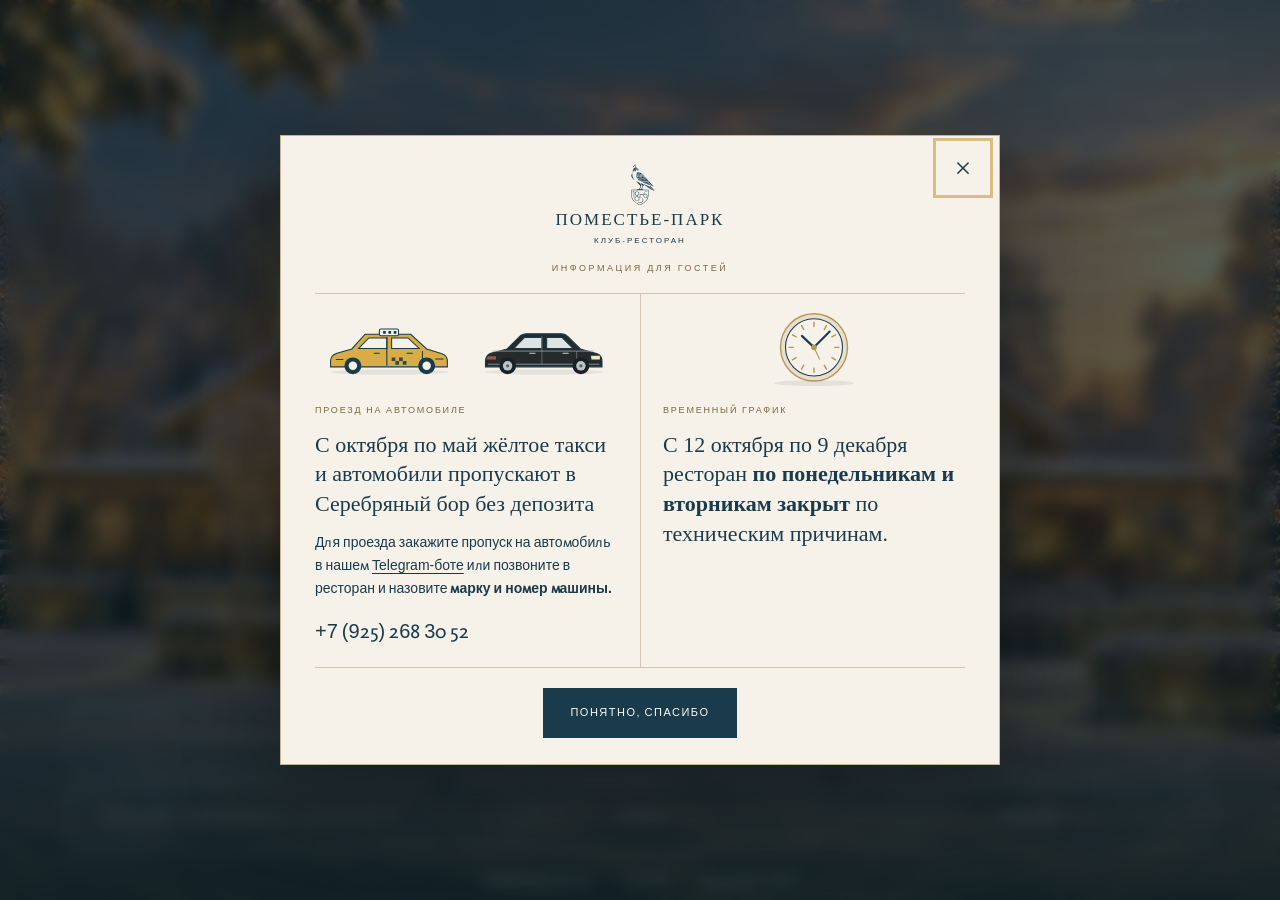
==== index.html @ 6de98428 "Add matching banquet inquiry link beneath Contacts across all pages" ====
<!doctype html><html lang="ru"><head><meta charset="utf-8"><meta name="viewport" content="width=device-width,initial-scale=1"><meta name="theme-color" content="#22291f"><title>Поместье-Парк — Клуб-ресторан</title><link rel="icon" href="logo.svg"><link rel="stylesheet" href="style.css?v=20261104"><style>.home-actions{grid-template-columns:repeat(3,minmax(0,1fr));gap:10px;backdrop-filter:none}.home-actions a,.home-actions a:first-child{min-height:70px;height:70px;border:1px solid #fff8;background:#f3f0e8;color:#193b4b}.header-contacts .header-contact-link{font-size:14px;letter-spacing:.5px}@media(max-width:600px){.home-actions{grid-template-columns:repeat(2,minmax(0,1fr));gap:8px;bottom:44px}.home-actions a,.home-actions a:first-child{height:58px;min-height:58px;font-size:9px}.header-contacts .header-contact-link{font-size:12px}}
.guest-cars{display:flex;align-items:center;gap:6px;height:83px;margin-bottom:13px}.guest-cars img{display:block;width:calc(50% - 3px);height:100%;object-fit:contain}@media(max-width:600px){.guest-cars{height:66px;margin-bottom:10px}}
</style><style id="glass-navigation">
.home-actions a,.home-actions a:first-child{
position:relative;isolation:isolate;overflow:hidden;
background:linear-gradient(135deg,rgba(255,255,255,.035),rgba(255,255,255,0) 46%,rgba(255,255,255,.015));
color:#fffaf0;border:1px solid rgba(255,255,255,.26);border-radius:24px;
backdrop-filter:blur(2px) saturate(110%);-webkit-backdrop-filter:blur(2px) saturate(110%);
box-shadow:inset 0 1px 0 rgba(255,255,255,.75),inset 1px 0 0 rgba(255,255,255,.18),inset 0 -1px 0 rgba(255,255,255,.25),0 5px 20px rgba(0,0,0,.12);
font-family:Georgia,"Times New Roman",serif;font-weight:400;font-size:13px;letter-spacing:1.25px;
text-shadow:0 1px 3px #000b,0 2px 9px #0006;
transition:background .3s ease,box-shadow .3s ease,transform .3s ease;
}
.home-actions a::before{content:"";position:absolute;inset:0;border-radius:inherit;pointer-events:none;background:linear-gradient(115deg,transparent 8%,#ffffff0a 22%,transparent 38%,transparent 70%,#ffffff05 90%);z-index:-1}
.home-actions a+a{border-left:1px solid rgba(255,255,255,.26)}
.home-actions a:hover{background:linear-gradient(135deg,#ffffff12,#ffffff00 50%,#ffffff08);box-shadow:inset 0 1px 0 #ffffffe0,inset 0 -1px 0 #ffffff66,0 8px 26px #0003;transform:translateY(-2px)}
.home-actions a:active{transform:scale(.98)}
@media(max-width:600px){.home-actions a,.home-actions a:first-child{border-radius:20px;font-size:10px;letter-spacing:.7px;padding:12px 8px}}
@supports not ((backdrop-filter:blur(1px)) or (-webkit-backdrop-filter:blur(1px))){.home-actions a,.home-actions a:first-child{background:rgba(25,45,42,.45)}}
</style><style id="header-contact-glass">
.header-contacts .header-contact-link{display:inline-flex;align-items:center;justify-content:center;min-height:36px;padding:8px 20px;border-radius:999px;border:1px solid #ffffff42;background:linear-gradient(135deg,#ffffff09,#ffffff00 46%,#ffffff04);backdrop-filter:blur(2px) saturate(110%);-webkit-backdrop-filter:blur(2px) saturate(110%);box-shadow:inset 0 1px 0 #ffffff99,inset 0 -1px 0 #ffffff30,0 4px 12px #0001;font:400 12px Georgia,"Times New Roman",serif;letter-spacing:1.2px;text-decoration:none}
.header-contacts .header-contact-link:hover{background:#ffffff18;text-decoration:none}
.on-map .header-contacts .header-contact-link{border-color:#193b4b40;box-shadow:inset 0 1px 0 #ffffffcc,0 4px 12px #193b4b0d}
@media(max-width:600px){.header-contacts .header-contact-link{font-size:10px;min-height:32px;padding:7px 16px}.back-home{top:124px}.inner-page .map-scene{padding-top:170px}}
</style><link rel="stylesheet" href="privacy.css?v=20261104-metrika2"><link rel="stylesheet" href="header-request.css?v=1"></head><body><main class="experience seasonal-home is-winter" aria-label="Поместье-Парк"><img class="season-photo is-current" src="season-winter.png" alt="Поместье-Парк зимой" aria-hidden="false" fetchpriority="high"><img class="season-photo" src="season-spring.png" alt="Поместье-Парк весной" aria-hidden="true"><img class="season-photo" src="season-summer.png" alt="Поместье-Парк летом" aria-hidden="true"><img class="season-photo" src="season-autumn.png" alt="Поместье-Парк осенью" aria-hidden="true"><div class="shade"></div><div class="winter-snow" aria-hidden="true"><i style="--x:18.26%;--size:4.8px;--fall:20.1s;--delay:-20.07s;--drift:-16px;--alpha:0.33"></i><i style="--x:99.87%;--size:4.7px;--fall:18.5s;--delay:-14.92s;--drift:7px;--alpha:0.61"></i><i style="--x:86.58%;--size:5.1px;--fall:15.3s;--delay:-15.12s;--drift:-36px;--alpha:0.26"></i><i style="--x:84.52%;--size:2.7px;--fall:15.9s;--delay:-10.84s;--drift:62px;--alpha:0.73"></i><i style="--x:84.33%;--size:2.3px;--fall:19.1s;--delay:-3.01s;--drift:18px;--alpha:0.73"></i><i style="--x:66.08%;--size:2.3px;--fall:17.8s;--delay:-0.59s;--drift:-11px;--alpha:0.41"></i><i style="--x:9.69%;--size:5.6px;--fall:10.8s;--delay:-7.18s;--drift:-26px;--alpha:0.66"></i><i style="--x:26.64%;--size:6.0px;--fall:20.3s;--delay:-15.08s;--drift:-15px;--alpha:0.30"></i><i style="--x:14.31%;--size:4.0px;--fall:11.9s;--delay:-5.71s;--drift:-32px;--alpha:0.49"></i><i style="--x:22.57%;--size:3.0px;--fall:16.1s;--delay:-12.82s;--drift:-44px;--alpha:0.57"></i><i style="--x:64.87%;--size:3.0px;--fall:17.7s;--delay:-6.93s;--drift:13px;--alpha:0.45"></i><i style="--x:25.05%;--size:3.9px;--fall:20.0s;--delay:-3.71s;--drift:46px;--alpha:0.42"></i><i style="--x:3.38%;--size:5.5px;--fall:20.9s;--delay:-18.20s;--drift:15px;--alpha:0.47"></i><i style="--x:8.15%;--size:5.1px;--fall:11.1s;--delay:-3.64s;--drift:39px;--alpha:0.66"></i><i style="--x:40.96%;--size:4.2px;--fall:16.9s;--delay:-6.70s;--drift:-9px;--alpha:0.39"></i><i style="--x:74.46%;--size:3.5px;--fall:11.7s;--delay:-0.74s;--drift:-61px;--alpha:0.71"></i><i style="--x:64.57%;--size:5.7px;--fall:10.2s;--delay:-4.08s;--drift:35px;--alpha:0.70"></i><i style="--x:76.02%;--size:3.1px;--fall:14.6s;--delay:-4.65s;--drift:-63px;--alpha:0.45"></i><i style="--x:6.81%;--size:2.1px;--fall:15.6s;--delay:-12.24s;--drift:-33px;--alpha:0.51"></i><i style="--x:44.57%;--size:5.6px;--fall:12.6s;--delay:-2.21s;--drift:-53px;--alpha:0.31"></i><i style="--x:2.37%;--size:2.3px;--fall:12.8s;--delay:-12.39s;--drift:60px;--alpha:0.27"></i><i style="--x:10.38%;--size:5.6px;--fall:19.5s;--delay:-3.57s;--drift:-29px;--alpha:0.64"></i><i style="--x:52.26%;--size:5.1px;--fall:17.2s;--delay:-8.97s;--drift:13px;--alpha:0.38"></i><i style="--x:64.84%;--size:4.6px;--fall:15.4s;--delay:-6.33s;--drift:-26px;--alpha:0.42"></i><i style="--x:13.16%;--size:2.8px;--fall:11.8s;--delay:-11.42s;--drift:7px;--alpha:0.73"></i><i style="--x:13.52%;--size:5.4px;--fall:17.7s;--delay:-1.77s;--drift:-5px;--alpha:0.71"></i><i style="--x:37.65%;--size:3.8px;--fall:12.3s;--delay:-7.68s;--drift:56px;--alpha:0.54"></i><i style="--x:87.22%;--size:6.0px;--fall:15.5s;--delay:-13.37s;--drift:-21px;--alpha:0.33"></i><i style="--x:1.26%;--size:2.8px;--fall:19.9s;--delay:-5.49s;--drift:56px;--alpha:0.59"></i><i style="--x:32.90%;--size:5.0px;--fall:12.9s;--delay:-3.06s;--drift:56px;--alpha:0.53"></i><i style="--x:63.26%;--size:5.8px;--fall:12.9s;--delay:-7.34s;--drift:-9px;--alpha:0.43"></i><i style="--x:95.27%;--size:2.9px;--fall:19.8s;--delay:-10.07s;--drift:20px;--alpha:0.29"></i><i style="--x:45.22%;--size:3.4px;--fall:20.1s;--delay:-19.31s;--drift:55px;--alpha:0.53"></i><i style="--x:51.90%;--size:3.0px;--fall:11.3s;--delay:-10.93s;--drift:12px;--alpha:0.57"></i><i style="--x:65.89%;--size:4.2px;--fall:10.8s;--delay:-10.58s;--drift:-11px;--alpha:0.43"></i><i style="--x:51.99%;--size:5.8px;--fall:17.7s;--delay:-3.78s;--drift:-1px;--alpha:0.56"></i><i style="--x:51.95%;--size:4.8px;--fall:11.9s;--delay:-5.33s;--drift:-24px;--alpha:0.39"></i><i style="--x:1.61%;--size:4.3px;--fall:14.6s;--delay:-12.34s;--drift:-4px;--alpha:0.49"></i><i style="--x:48.57%;--size:2.0px;--fall:16.1s;--delay:-15.45s;--drift:59px;--alpha:0.32"></i><i style="--x:60.15%;--size:4.1px;--fall:12.8s;--delay:-12.13s;--drift:-37px;--alpha:0.42"></i><i style="--x:98.36%;--size:4.9px;--fall:17.9s;--delay:-4.09s;--drift:-14px;--alpha:0.42"></i><i style="--x:75.17%;--size:4.4px;--fall:12.8s;--delay:-12.32s;--drift:32px;--alpha:0.53"></i></div><div class="season-effect petals" aria-hidden="true"><i class="season-particle tone-0" style="--x:48.99%;--y:50.31%;--size:16.8px;--duration:15.74s;--delay:-12.78s;--drift:-75px;--turn:528deg;--flutter:0.39s;--tone:0"><b></b></i><i class="season-particle tone-1" style="--x:3.34%;--y:48.29%;--size:15.7px;--duration:23.16s;--delay:-4.58s;--drift:126px;--turn:610deg;--flutter:0.35s;--tone:1"><b></b></i><i class="season-particle tone-2" style="--x:62.79%;--y:68.57%;--size:15.2px;--duration:19.78s;--delay:-1.72s;--drift:-68px;--turn:608deg;--flutter:0.30s;--tone:2"><b></b></i><i class="season-particle tone-0" style="--x:30.34%;--y:52.33%;--size:13.5px;--duration:18.29s;--delay:-13.08s;--drift:65px;--turn:393deg;--flutter:0.43s;--tone:0"><b></b></i><i class="season-particle tone-1" style="--x:90.66%;--y:59.72%;--size:9.2px;--duration:21.76s;--delay:-6.50s;--drift:-35px;--turn:332deg;--flutter:0.32s;--tone:1"><b></b></i><i class="season-particle tone-2" style="--x:35.62%;--y:60.80%;--size:13.8px;--duration:23.67s;--delay:-16.53s;--drift:12px;--turn:193deg;--flutter:0.44s;--tone:2"><b></b></i><i class="season-particle tone-0" style="--x:41.31%;--y:20.15%;--size:11.8px;--duration:21.94s;--delay:-12.31s;--drift:-60px;--turn:523deg;--flutter:0.58s;--tone:0"><b></b></i><i class="season-particle tone-1" style="--x:87.33%;--y:45.64%;--size:9.2px;--duration:15.12s;--delay:-7.87s;--drift:29px;--turn:439deg;--flutter:0.47s;--tone:1"><b></b></i><i class="season-particle tone-2" style="--x:7.51%;--y:44.86%;--size:12.6px;--duration:24.08s;--delay:-9.08s;--drift:153px;--turn:203deg;--flutter:0.54s;--tone:2"><b></b></i><i class="season-particle tone-0" style="--x:50.52%;--y:41.99%;--size:16.9px;--duration:21.51s;--delay:-17.53s;--drift:98px;--turn:222deg;--flutter:0.32s;--tone:0"><b></b></i><i class="season-particle tone-1" style="--x:34.00%;--y:30.52%;--size:14.4px;--duration:19.32s;--delay:-9.70s;--drift:17px;--turn:634deg;--flutter:0.64s;--tone:1"><b></b></i><i class="season-particle tone-2" style="--x:19.63%;--y:47.62%;--size:15.0px;--duration:22.19s;--delay:-18.68s;--drift:40px;--turn:646deg;--flutter:0.35s;--tone:2"><b></b></i><i class="season-particle tone-0" style="--x:8.70%;--y:68.44%;--size:11.7px;--duration:16.98s;--delay:-8.28s;--drift:-89px;--turn:462deg;--flutter:0.62s;--tone:0"><b></b></i><i class="season-particle tone-1" style="--x:91.41%;--y:68.11%;--size:12.1px;--duration:16.21s;--delay:-7.85s;--drift:-13px;--turn:298deg;--flutter:0.34s;--tone:1"><b></b></i><i class="season-particle tone-2" style="--x:69.37%;--y:61.79%;--size:11.0px;--duration:22.36s;--delay:-11.18s;--drift:-129px;--turn:496deg;--flutter:0.60s;--tone:2"><b></b></i><i class="season-particle tone-0" style="--x:79.28%;--y:28.61%;--size:9.3px;--duration:16.21s;--delay:-11.36s;--drift:-17px;--turn:400deg;--flutter:0.63s;--tone:0"><b></b></i><i class="season-particle tone-1" style="--x:99.61%;--y:45.94%;--size:12.1px;--duration:22.33s;--delay:-0.55s;--drift:-54px;--turn:408deg;--flutter:0.61s;--tone:1"><b></b></i><i class="season-particle tone-2" style="--x:13.72%;--y:64.20%;--size:16.1px;--duration:15.80s;--delay:-15.40s;--drift:-135px;--turn:605deg;--flutter:0.53s;--tone:2"><b></b></i><i class="season-particle tone-0" style="--x:36.27%;--y:26.55%;--size:10.9px;--duration:22.58s;--delay:-0.61s;--drift:58px;--turn:575deg;--flutter:0.48s;--tone:0"><b></b></i><i class="season-particle tone-1" style="--x:39.23%;--y:23.22%;--size:15.7px;--duration:22.32s;--delay:-4.71s;--drift:127px;--turn:442deg;--flutter:0.48s;--tone:1"><b></b></i><i class="season-particle tone-2" style="--x:35.58%;--y:65.92%;--size:10.7px;--duration:25.85s;--delay:-20.58s;--drift:-11px;--turn:606deg;--flutter:0.60s;--tone:2"><b></b></i><i class="season-particle tone-0" style="--x:86.16%;--y:77.24%;--size:10.6px;--duration:19.23s;--delay:-6.49s;--drift:-146px;--turn:406deg;--flutter:0.61s;--tone:0"><b></b></i><i class="season-particle tone-1" style="--x:63.97%;--y:49.88%;--size:16.4px;--duration:23.70s;--delay:-21.70s;--drift:-101px;--turn:228deg;--flutter:0.32s;--tone:1"><b></b></i><i class="season-particle tone-2" style="--x:95.89%;--y:32.74%;--size:15.1px;--duration:16.60s;--delay:-11.94s;--drift:21px;--turn:585deg;--flutter:0.62s;--tone:2"><b></b></i><i class="season-particle tone-0" style="--x:83.70%;--y:78.34%;--size:13.0px;--duration:24.01s;--delay:-0.95s;--drift:-17px;--turn:192deg;--flutter:0.50s;--tone:0"><b></b></i><i class="season-particle tone-1" style="--x:94.16%;--y:37.86%;--size:14.6px;--duration:14.40s;--delay:-1.02s;--drift:120px;--turn:519deg;--flutter:0.59s;--tone:1"><b></b></i><i class="season-particle tone-2" style="--x:67.70%;--y:60.75%;--size:12.6px;--duration:19.97s;--delay:-6.50s;--drift:-62px;--turn:185deg;--flutter:0.33s;--tone:2"><b></b></i></div><div class="season-effect leaves" aria-hidden="true"><i class="season-particle tone-0" style="--x:19.83%;--y:43.42%;--size:10.5px;--duration:18.69s;--delay:-14.57s;--drift:99px;--turn:554deg;--flutter:0.50s;--tone:0"><b></b></i><i class="season-particle tone-1" style="--x:74.75%;--y:21.06%;--size:16.1px;--duration:23.25s;--delay:-19.15s;--drift:54px;--turn:627deg;--flutter:0.43s;--tone:1"><b></b></i><i class="season-particle tone-2" style="--x:46.27%;--y:31.89%;--size:11.8px;--duration:20.51s;--delay:-12.85s;--drift:82px;--turn:521deg;--flutter:0.36s;--tone:2"><b></b></i><i class="season-particle tone-0" style="--x:45.64%;--y:65.78%;--size:16.1px;--duration:18.45s;--delay:-6.40s;--drift:62px;--turn:325deg;--flutter:0.42s;--tone:0"><b></b></i><i class="season-particle tone-1" style="--x:92.77%;--y:78.60%;--size:12.8px;--duration:14.86s;--delay:-6.94s;--drift:20px;--turn:445deg;--flutter:0.59s;--tone:1"><b></b></i><i class="season-particle tone-2" style="--x:45.17%;--y:58.25%;--size:12.8px;--duration:16.97s;--delay:-4.79s;--drift:77px;--turn:236deg;--flutter:0.35s;--tone:2"><b></b></i><i class="season-particle tone-0" style="--x:37.80%;--y:62.30%;--size:14.7px;--duration:25.64s;--delay:-25.57s;--drift:-127px;--turn:288deg;--flutter:0.47s;--tone:0"><b></b></i><i class="season-particle tone-1" style="--x:73.94%;--y:60.78%;--size:14.8px;--duration:20.21s;--delay:-19.75s;--drift:-94px;--turn:477deg;--flutter:0.49s;--tone:1"><b></b></i><i class="season-particle tone-2" style="--x:10.87%;--y:71.32%;--size:13.3px;--duration:14.99s;--delay:-1.76s;--drift:-120px;--turn:182deg;--flutter:0.48s;--tone:2"><b></b></i><i class="season-particle tone-0" style="--x:43.46%;--y:42.30%;--size:10.5px;--duration:23.94s;--delay:-3.77s;--drift:16px;--turn:266deg;--flutter:0.59s;--tone:0"><b></b></i><i class="season-particle tone-1" style="--x:85.35%;--y:70.65%;--size:12.1px;--duration:22.58s;--delay:-9.95s;--drift:-100px;--turn:379deg;--flutter:0.33s;--tone:1"><b></b></i><i class="season-particle tone-2" style="--x:52.10%;--y:36.97%;--size:10.0px;--duration:22.48s;--delay:-4.48s;--drift:-33px;--turn:473deg;--flutter:0.54s;--tone:2"><b></b></i><i class="season-particle tone-0" style="--x:58.40%;--y:30.22%;--size:9.8px;--duration:22.20s;--delay:-1.30s;--drift:127px;--turn:299deg;--flutter:0.63s;--tone:0"><b></b></i><i class="season-particle tone-1" style="--x:65.05%;--y:50.59%;--size:11.8px;--duration:21.52s;--delay:-9.51s;--drift:-130px;--turn:453deg;--flutter:0.57s;--tone:1"><b></b></i><i class="season-particle tone-2" style="--x:36.15%;--y:71.22%;--size:11.4px;--duration:25.15s;--delay:-10.80s;--drift:-127px;--turn:330deg;--flutter:0.45s;--tone:2"><b></b></i><i class="season-particle tone-0" style="--x:61.61%;--y:36.86%;--size:14.7px;--duration:22.43s;--delay:-5.35s;--drift:94px;--turn:650deg;--flutter:0.61s;--tone:0"><b></b></i><i class="season-particle tone-1" style="--x:36.55%;--y:60.11%;--size:14.3px;--duration:23.00s;--delay:-2.94s;--drift:115px;--turn:442deg;--flutter:0.34s;--tone:1"><b></b></i><i class="season-particle tone-2" style="--x:15.97%;--y:55.95%;--size:12.8px;--duration:18.58s;--delay:-11.33s;--drift:117px;--turn:319deg;--flutter:0.35s;--tone:2"><b></b></i><i class="season-particle tone-0" style="--x:37.73%;--y:60.33%;--size:10.3px;--duration:22.83s;--delay:-22.18s;--drift:68px;--turn:238deg;--flutter:0.49s;--tone:0"><b></b></i><i class="season-particle tone-1" style="--x:59.38%;--y:75.63%;--size:10.7px;--duration:22.43s;--delay:-18.00s;--drift:-145px;--turn:629deg;--flutter:0.32s;--tone:1"><b></b></i></div><div class="season-effect fireflies" aria-hidden="true"><i style="--x:34.14%;--y:82.98%;--size:2.0px;--duration:13.88s;--delay:-13.15s;--drift:24.0px;--rise:-21.3px;--glow:3.60s"><b></b></i><i style="--x:9.93%;--y:70.62%;--size:2.0px;--duration:11.84s;--delay:-5.85s;--drift:15.1px;--rise:-12.3px;--glow:4.05s"><b></b></i><i style="--x:20.01%;--y:75.08%;--size:2.1px;--duration:11.54s;--delay:-3.04s;--drift:-16.9px;--rise:-10.0px;--glow:4.31s"><b></b></i><i style="--x:90.15%;--y:93.43%;--size:3.2px;--duration:8.75s;--delay:-2.36s;--drift:-12.2px;--rise:-12.7px;--glow:4.54s"><b></b></i><i style="--x:31.81%;--y:65.51%;--size:2.6px;--duration:9.75s;--delay:-1.11s;--drift:-12.0px;--rise:-20.7px;--glow:4.25s"><b></b></i><i style="--x:49.45%;--y:81.40%;--size:3.5px;--duration:9.06s;--delay:-1.52s;--drift:-9.4px;--rise:-22.1px;--glow:4.73s"><b></b></i><i style="--x:47.86%;--y:74.31%;--size:2.2px;--duration:12.26s;--delay:-9.98s;--drift:5.9px;--rise:-13.3px;--glow:5.56s"><b></b></i><i style="--x:8.16%;--y:70.47%;--size:2.8px;--duration:11.91s;--delay:-8.07s;--drift:0.2px;--rise:-20.5px;--glow:3.73s"><b></b></i><i style="--x:83.66%;--y:93.50%;--size:2.9px;--duration:10.27s;--delay:-2.05s;--drift:4.9px;--rise:-22.2px;--glow:4.88s"><b></b></i><i style="--x:30.06%;--y:78.55%;--size:3.6px;--duration:9.18s;--delay:-8.56s;--drift:-8.7px;--rise:-17.3px;--glow:5.60s"><b></b></i><i style="--x:49.32%;--y:92.97%;--size:2.7px;--duration:10.18s;--delay:-10.32s;--drift:0.1px;--rise:-13.9px;--glow:3.87s"><b></b></i><i style="--x:6.22%;--y:77.25%;--size:2.1px;--duration:8.74s;--delay:-9.57s;--drift:9.1px;--rise:-9.6px;--glow:5.04s"><b></b></i><i style="--x:54.98%;--y:74.99%;--size:2.9px;--duration:9.02s;--delay:-1.64s;--drift:1.7px;--rise:-14.6px;--glow:3.92s"><b></b></i><i style="--x:71.57%;--y:80.37%;--size:2.6px;--duration:12.96s;--delay:-0.35s;--drift:-11.1px;--rise:-20.2px;--glow:5.02s"><b></b></i><i style="--x:27.74%;--y:93.49%;--size:2.2px;--duration:10.15s;--delay:-7.52s;--drift:11.7px;--rise:-21.4px;--glow:3.49s"><b></b></i><i style="--x:71.97%;--y:87.83%;--size:3.0px;--duration:13.32s;--delay:-6.32s;--drift:-2.4px;--rise:-17.0px;--glow:3.38s"><b></b></i><i style="--x:79.51%;--y:66.79%;--size:2.1px;--duration:13.37s;--delay:-7.23s;--drift:-17.0px;--rise:-10.0px;--glow:3.57s"><b></b></i><i style="--x:45.80%;--y:65.42%;--size:2.3px;--duration:10.37s;--delay:-11.21s;--drift:-17.8px;--rise:-12.3px;--glow:4.93s"><b></b></i><i style="--x:65.54%;--y:92.99%;--size:2.9px;--duration:7.03s;--delay:-0.90s;--drift:17.8px;--rise:-24.0px;--glow:3.82s"><b></b></i></div><div class="signature"><img src="bird.svg" alt="" class="bird"><h1>ПОМЕСТЬЕ-ПАРК</h1><p>КЛУБ-РЕСТОРАН</p></div><nav class="home-actions" aria-label="Разделы сайта"><a href="booking.html">ЗАБРОНИРОВАТЬ СТОЛ</a><a href="events.html">БАНКЕТ</a><a href="menu.html">МЕНЮ / ДОСТАВКА</a><a href="deposit.html">ДЕПОЗИТ — ПРОПУСК НА АВТОМОБИЛЬ</a><a href="venues.html">АФИША</a><a href="picnic.html">ПИКНИК</a></nav></main><a class="brand" href="index.html" aria-label="На главную"><img src="logo.svg" alt="Поместье-Парк"></a><div class="header-contacts"><a href="contacts.html">Москва, Серебряный бор, Таманская улица 46 с 1</a><a class="header-phone" href="contacts.html">+7 (925) 268 30 52</a><div class="header-action-stack"><a class="header-contact-link" href="contacts.html">КОНТАКТЫ</a><a class="header-contact-link header-request-link" href="events.html#banquet-request">ОСТАВИТЬ ЗАЯВКУ</a></div></div><dialog id="guest-notice" class="guest-notice" aria-label="Информация для гостей">
<button class="guest-close" autofocus aria-label="Закрыть уведомление">×</button>
<div class="guest-brand"><img src="bird.svg" alt=""><span>ПОМЕСТЬЕ-ПАРК</span><small>КЛУБ-РЕСТОРАН</small></div>
<p class="guest-eyebrow">ИНФОРМАЦИЯ ДЛЯ ГОСТЕЙ</p>
<div class="guest-details">
<section><div class="guest-cars"><img src="notice-taxi.svg" alt="Жёлтое такси"><img src="notice-sedan.svg" alt="Чёрный седан"></div><span class="guest-label">ПРОЕЗД НА АВТОМОБИЛЕ</span><h3>С октября по май жёлтое такси и автомобили пропускают в Серебряный бор без депозита</h3><p>Для проезда закажите пропуск на автомобиль в нашем <a href="https://t.me/pomestye_concierge_bot" target="_blank" rel="noopener noreferrer" style="color:inherit;text-decoration:underline;text-underline-offset:3px">Telegram-боте</a> или позвоните в ресторан и назовите <strong>марку и номер машины.</strong></p><a class="guest-phone" href="tel:+79252683052">+7 (925) 268 30 52</a></section>
<section><img class="guest-illustration" src="notice-clock.svg" alt="Декоративные часы"><span class="guest-label">ВРЕМЕННЫЙ ГРАФИК</span><h3>С 12 октября по 9 декабря ресторан <strong>по понедельникам и вторникам закрыт</strong> по техническим причинам.</h3></section>
</div>
<button class="guest-confirm">ПОНЯТНО, СПАСИБО</button>
</dialog>
<script src="script.js?v=20261103"></script><footer class="privacy-footer"><a href="privacy.html" aria-label="Политика конфиденциальности">Конфиденциальность</a><a href="consent.html">Согласие</a><button type="button" data-cookie-settings>Настройки cookies</button></footer><script src="privacy-choice.js?v=20261104-metrika2" defer></script></body></html>
---- style.css ----
@font-face{font-family:Kievit;src:url('kievit.ttf');font-display:swap}*{box-sizing:border-box}html,body{margin:0;width:100%;height:100%;overflow:hidden;overscroll-behavior:none}body{font-family:Kievit,Arial,sans-serif;background:#22291f;color:#fffaf0}button,a{-webkit-tap-highlight-color:transparent}button{font:inherit;cursor:pointer}button:focus-visible,a:focus-visible{outline:3px solid #d9bd86;outline-offset:5px}.experience{position:fixed;inset:0;touch-action:pan-x}.scene{position:absolute;inset:0;opacity:0;visibility:hidden;transition:opacity 1s ease,visibility 1s;pointer-events:none;overflow:hidden}.scene.active{opacity:1;visibility:visible;pointer-events:auto}.photo,.shade{position:absolute;inset:0;width:100%;height:100%}.photo{object-fit:cover;object-position:center 58%;transform:scale(1.07);transition:transform 1.8s ease}.active .photo{transform:scale(1)}.shade{background:linear-gradient(#11201833,transparent 48%,#0c170fcc)}.signature{position:absolute;top:15%;left:15px;right:15px;text-align:center}.bird{width:125px;height:103px;filter:brightness(0) invert(1);object-fit:contain;margin-bottom:17px}.signature h1{font:400 clamp(30px,6.4vw,105px)/1.15 Georgia,serif;letter-spacing:3px;margin:0 0 15px}.signature p{font:clamp(12px,1.45vw,22px) Georgia,serif;letter-spacing:5px;margin:0}.brand{position:fixed;left:4%;top:22px;z-index:10;padding:0;background:none;border:0}.brand img{width:65px;height:74px;filter:brightness(0) invert(1)}.home-actions{position:absolute;bottom:48px;left:5%;right:12%;display:grid;grid-template-columns:1.4fr 1fr 1fr;backdrop-filter:blur(10px)}.home-actions button,.scene-action{border:1px solid #fff8;background:#17231855;color:#fffaf0;padding:24px;font-size:11px;letter-spacing:1.5px;min-height:70px}.home-actions button:first-child,.scene-action{background:#f3f0e8;color:#193b4b}.home-actions button+button{border-left:0}.scene-action{position:absolute;bottom:65px;left:50%;transform:translate(-50%,20px);width:min(420px,74%);opacity:0;display:flex;align-items:center;justify-content:space-between;transition:opacity .7s .25s,transform .7s .25s}.active .scene-action{opacity:1;transform:translate(-50%,0)}.scene-action span{font-size:24px}.scene-nav{position:fixed;right:22px;bottom:32px;z-index:12;display:flex;flex-direction:column;align-items:center;gap:16px}.scene-nav>button{background:#15251955;border:1px solid #fff6;color:#fff;width:36px;height:36px;font-size:20px}.scene-nav>button:disabled{opacity:.3;cursor:default}.dots{display:flex;flex-direction:column;gap:8px}.dots button{border:0;background:none;width:26px;height:24px;padding:8px}.dots button::after{content:'';display:block;width:7px;height:7px;border:1px solid #fff;border-radius:50%}.dots button[aria-current=true]::after{background:#fff}.counter{font-size:9px;letter-spacing:1px}.map-scene{background:#f3f0e8;color:#193b4b;padding:120px 100px 35px 5%;display:flex;flex-direction:column;gap:25px}.map-heading{flex-shrink:0}.map-heading h2{font:400 clamp(26px,3vw,45px) Georgia,serif;margin:0 0 12px}.map-heading p{margin:0 0 13px;font-size:17px}.map-heading a{color:inherit;font-size:10px;letter-spacing:1px}.map-scene iframe{width:100%;min-height:0;flex:1;border:0;background:#dedfd6}.on-map .brand img{filter:none}.on-map .scene-nav{color:#193b4b}.on-map .dots button::after{border-color:#193b4b}.on-map .dots button[aria-current=true]::after{background:#193b4b}.on-map .scene-nav>button{background:#193b4b;color:white}dialog{width:min(440px,90%);background:#f3f0e8;color:#193b4b;border:0;padding:50px 30px;text-align:center}dialog::backdrop{background:#0008;backdrop-filter:blur(5px)}dialog h2{font:28px Georgia,serif}dialog p{font-size:17px}.close{position:absolute;right:10px;top:10px;border:0;background:none;font-size:28px;color:inherit}.ok{padding:16px 25px;border:0;background:#193b4b;color:white;letter-spacing:1px}@media(max-width:600px){.brand{left:20px;top:15px}.brand img{width:55px;height:62px}.signature{top:20%}.bird{width:105px;height:87px}.signature h1{font-size:7.2vw;letter-spacing:1px}.signature p{font-size:12px;letter-spacing:3px}.home-actions{left:20px;right:70px;bottom:30px;grid-template-columns:1fr 1fr}.home-actions button{padding:18px 12px;min-height:58px;font-size:9px;letter-spacing:1px}.home-actions button:first-child{grid-column:1/-1}.home-actions button:nth-child(2){border-left:1px solid #fff8}.scene-nav{right:14px;bottom:30px;gap:10px}.scene-action{left:20px;bottom:40px;width:calc(100% - 90px);transform:translateY(20px);padding:20px;font-size:10px}.active .scene-action{transform:translateY(0)}.map-scene{padding:100px 65px 25px 20px;gap:18px}.map-heading p{font-size:15px;line-height:1.5}.map-heading a{font-size:9px}.map-heading h2{font-size:24px}}@media(prefers-reduced-motion:reduce){*{transition:none!important}.photo{transform:none!important}}

.home-actions{grid-template-columns:repeat(4,minmax(0,1fr));grid-auto-rows:1fr}.map-heading a.contact-phone{font-size:20px;letter-spacing:.5px;text-decoration:none}.events-scene .photo{object-position:center 53%}@media(max-width:600px){.home-actions{grid-template-columns:1fr 1fr}.home-actions button:first-child{grid-column:auto}.home-actions button:nth-child(3){border-left:1px solid #fff8}.home-actions button{padding:16px 8px;min-height:64px}}

.home-actions button{width:100%;height:100%;min-width:0;overflow-wrap:break-word}

/* Opening guest information, matching the restaurant's stationery. */
.guest-notice{width:min(800px,calc(100% - 32px));max-height:calc(100dvh - 32px);overflow:auto;overscroll-behavior:contain;padding:38px 48px 36px;border:1px solid #c6b38c;background:#f6f2e9;color:#193b4b;box-shadow:0 24px 90px #0005;text-align:center}
.guest-notice::backdrop{background:#0c1d26a8;backdrop-filter:blur(8px)}
.guest-close{position:absolute;right:14px;top:10px;border:0;background:transparent;color:#193b4b;width:44px;height:44px;font:30px Georgia,serif}
.guest-brand{display:flex;flex-direction:column;align-items:center;gap:5px}.guest-brand img{width:66px;height:54px;object-fit:contain}.guest-brand span{font:17px Georgia,serif;letter-spacing:2px}.guest-brand small{font-size:8px;letter-spacing:2px}
.guest-notice .guest-eyebrow{font-size:9px;letter-spacing:2.5px;color:#7b6741;margin:26px 0 12px}.guest-notice h2{font:400 clamp(28px,4vw,42px)/1.1 Georgia,serif;margin:0 0 12px}.guest-notice .guest-intro{font-size:14px;color:#53656a;line-height:1.5;margin:0}
.guest-details{display:grid;grid-template-columns:1fr 1fr;margin:28px 0;border-top:1px solid #cfc5b1;border-bottom:1px solid #cfc5b1;text-align:left}.guest-details section{padding:26px 24px 26px 0}.guest-details section+section{padding:26px 0 26px 26px;border-left:1px solid #cfc5b1}.guest-label{font-size:9px;letter-spacing:1.8px;color:#7b6741}.guest-details h3{font:400 24px/1.25 Georgia,serif;margin:12px 0}.guest-details p{font-size:15px;line-height:1.65;margin:0}.guest-details strong{font-weight:600}.guest-phone{display:inline-block;color:#193b4b;font-size:20px;text-decoration:none;margin-top:14px;padding:5px 0}.guest-confirm{background:#193b4b;color:#fffaf0;border:1px solid #193b4b;padding:19px 30px;min-height:54px;font-size:11px;letter-spacing:1.5px}.guest-confirm:hover{background:#294e5d}
@media(max-width:600px){.guest-notice{padding:26px 22px 24px}.guest-brand img{width:48px;height:40px}.guest-notice .guest-eyebrow{margin-top:20px}.guest-details{grid-template-columns:1fr;margin:22px 0}.guest-details section,.guest-details section+section{padding:19px 0;border-left:0}.guest-details section+section{border-top:1px solid #cfc5b1}.guest-details h3{font-size:22px}.guest-details h3 br{display:none}.guest-details p{font-size:14px}.guest-confirm{width:100%}}

.guest-notice{width:min(720px,calc(100% - 32px));padding:26px 34px 26px}.guest-brand img{width:52px;height:43px}.guest-notice .guest-eyebrow{margin:18px 0 9px}.guest-notice h2{font-size:clamp(27px,3.6vw,36px)}.guest-details{margin:20px 0}.guest-details section{padding:14px 22px 19px 0}.guest-details section+section{padding:14px 0 19px 22px}.guest-illustration{display:block;width:100%;height:83px;object-fit:contain;margin:0 0 13px}.guest-details h3{font-size:22px}.guest-details p{font-size:14px}.guest-confirm{padding:16px 26px;min-height:50px}
@media(max-width:600px){.guest-notice{padding:22px 20px}.guest-details section,.guest-details section+section{padding:14px 0 18px}.guest-illustration{height:66px;margin-bottom:10px}.guest-details h3{font-size:21px}}


.header-contacts{position:fixed;right:4%;top:28px;z-index:11;display:flex;flex-direction:column;align-items:flex-end;gap:7px;color:#fffaf0;font-size:15px;line-height:1.4;text-shadow:0 1px 6px #0009;pointer-events:none}.header-contacts span:last-child{font-size:18px;letter-spacing:.5px}.on-map .header-contacts{color:#193b4b;text-shadow:none}@media(max-width:600px){.header-contacts{top:22px;right:16px;max-width:calc(100% - 100px);font-size:11px;text-align:right;gap:4px}.header-contacts span:last-child{font-size:14px}}

.header-contacts{font-family:Georgia,"Times New Roman",serif;font-weight:400;letter-spacing:.35px}.header-contacts span:last-child{font-family:inherit;font-variant-numeric:lining-nums;letter-spacing:1px}
/* One fixed home with seasonal photographs; sections are independent pages. */
.season-photo{position:absolute;inset:0;width:100%;height:100%;object-fit:cover;object-position:center 58%;opacity:0;transform:scale(1.045);transition:opacity 1s ease,transform 6s linear;pointer-events:none}.season-photo.is-current{opacity:1;transform:scale(1)}
.home-actions{right:5%}.home-actions a{display:flex;align-items:center;justify-content:center;text-align:center;width:100%;min-height:70px;padding:24px 12px;border:1px solid #fff8;background:#17231855;color:#fffaf0;font-size:11px;letter-spacing:1.5px;text-decoration:none}.home-actions a:first-child{background:#f3f0e8;color:#193b4b}.home-actions a+a{border-left:0}.header-contacts{pointer-events:auto}.header-contacts a{color:inherit;text-decoration:none}.header-contacts a:hover{text-decoration:underline;text-underline-offset:5px}.back-home{position:fixed;top:110px;left:4%;z-index:12;color:inherit;text-decoration:none;font-size:11px;letter-spacing:1.5px;padding:12px 0}.inner-page .map-scene{padding-top:160px}.season-pause{position:fixed;right:18px;bottom:8px;z-index:12;background:transparent;color:#fffaf0;border:0;width:44px;height:36px;font-size:20px}.inner-page .scene-action{opacity:1;transform:translate(-50%,0)}
@media(max-width:600px){.home-actions{left:20px;right:20px;bottom:48px}.home-actions a{min-height:62px;padding:16px 8px;font-size:9px}.home-actions a:nth-child(3){border-left:1px solid #fff8}.back-home{top:85px;left:20px}.inner-page .map-scene{padding:130px 20px 20px}.inner-page .scene-action{transform:none}.header-contacts{max-width:calc(100% - 100px)}}
@media(prefers-reduced-motion:reduce){.season-photo{transition:none;transform:none}}

.contact-information{display:flex;gap:24px 50px;flex-wrap:wrap;margin:20px 0}.contact-information h3{font:400 18px/1.4 Georgia,serif;margin:0 0 8px}.contact-information p{line-height:1.6;margin:0}.map-heading a.contact-email{font-size:17px;letter-spacing:0;text-underline-offset:4px}.inner-page .map-scene{overflow-y:auto;touch-action:pan-y}.inner-page .map-scene iframe{flex:1 0 260px;min-height:260px}@media(max-width:600px){.contact-information{gap:18px;margin:18px 0}.contact-information h3{font-size:17px}.map-heading a.contact-email{font-size:16px}}

.header-contacts .header-phone{font-family:inherit;font-size:18px;font-variant-numeric:lining-nums;letter-spacing:1px}@media(max-width:600px){.header-contacts .header-phone{font-size:14px}}

/* Decorative snow belongs only to the winter photograph. */
.winter-snow{position:absolute;inset:0;overflow:hidden;pointer-events:none;opacity:0;transition:opacity .9s ease;contain:strict}.is-winter .winter-snow{opacity:1}.winter-snow i{position:absolute;top:-12px;left:var(--x);width:var(--size);height:var(--size);border-radius:50%;background:#fff;opacity:var(--alpha);box-shadow:0 0 5px #fff5;animation:snowfall var(--fall) linear var(--delay) infinite;animation-play-state:paused}.is-winter .winter-snow i{animation-play-state:running}.snow-paused .winter-snow i{animation-play-state:paused}@keyframes snowfall{from{transform:translate3d(0,-15px,0)}to{transform:translate3d(var(--drift),calc(100dvh + 24px),0)}}@media(max-width:600px){.winter-snow i:nth-child(n+29){display:none}}@media(prefers-reduced-motion:reduce){.winter-snow{display:none}.winter-snow i{animation:none}}

/* Seasonal particles remain decorative and never intercept interaction. */
.season-effect{position:absolute;inset:0;overflow:hidden;pointer-events:none;opacity:0;transition:opacity .9s ease;contain:strict}.is-spring .petals,.is-autumn .leaves,.is-summer .butterflies{opacity:1}.season-particle{position:absolute;left:var(--x);top:-30px;width:var(--size);height:var(--size);animation:season-fall var(--duration) linear var(--delay) infinite;animation-play-state:paused}.season-particle b{display:block;width:100%;height:100%;animation:season-sway 4s ease-in-out var(--delay) infinite alternate;animation-play-state:paused}.is-spring .petals i,.is-spring .petals b,.is-autumn .leaves i,.is-autumn .leaves b,.is-summer .butterflies i,.is-summer .butterflies b{animation-play-state:running}
.petals b{background:linear-gradient(135deg,#fff1f3,#e9a2bb);border-radius:80% 10% 75% 40%;opacity:.8;box-shadow:inset 1px 1px 2px #fff8}.petals .tone-1 b{background:linear-gradient(135deg,#ffe9ef,#d981a5)}.petals .tone-2 b{opacity:.55}
.leaves b{height:145%;background:linear-gradient(90deg,#b75a24 48%,#e5a13d 49%,#c47b29 55%);clip-path:polygon(50% 0,64% 25%,88% 16%,81% 43%,100% 50%,74% 69%,66% 84%,53% 81%,52% 100%,46% 100%,47% 80%,29% 84%,22% 66%,0 50%,20% 42%,12% 17%,36% 25%);opacity:.8}.leaves .tone-1 b{background:linear-gradient(90deg,#94371e 48%,#d78d36 50%,#bb5424 55%)}.leaves .tone-2 b{background:linear-gradient(90deg,#b58b31 48%,#f4c267 50%,#d6a148 55%)}
.butterflies .season-particle{top:var(--y);left:-45px;animation-name:butterfly-flight}.butterflies b{position:relative;width:3px;height:65%;margin:auto;border-radius:50%;background:#5b422b;animation:butterfly-bob 3s ease-in-out var(--delay) infinite alternate;animation-play-state:inherit}.butterflies b::before,.butterflies b::after{content:'';position:absolute;top:-5px;width:var(--size);height:calc(var(--size)*1.1);background:linear-gradient(140deg,#fff4cc,#e6b96d);border:1px solid #ad82494d;animation:butterfly-wing var(--flutter) ease-in-out infinite alternate;animation-play-state:inherit}.butterflies b::before{right:2px;border-radius:80% 50% 65% 30%;transform-origin:right center}.butterflies b::after{left:2px;border-radius:50% 80% 30% 65%;transform-origin:left center}.butterflies .tone-1 b::before,.butterflies .tone-1 b::after{background:linear-gradient(140deg,#fffaf1,#e5d6b6)}.butterflies .tone-2 b::before,.butterflies .tone-2 b::after{background:linear-gradient(140deg,#f7d28b,#c7894c)}
@keyframes season-fall{from{transform:translate3d(0,-30px,0) rotate(0)}to{transform:translate3d(var(--drift),calc(100dvh + 70px),0) rotate(var(--turn))}}@keyframes season-sway{from{transform:rotate(-25deg) scaleX(.65)}to{transform:rotate(30deg) scaleX(1)}}@keyframes butterfly-flight{0%{transform:translate3d(-30px,0,0);opacity:0}8%{opacity:.85}50%{transform:translate3d(50vw,-55px,0)}90%{opacity:.85}100%{transform:translate3d(calc(100vw + 90px),35px,0);opacity:0}}@keyframes butterfly-wing{from{transform:scaleX(.25)}to{transform:scaleX(1)}}@keyframes butterfly-bob{from{transform:translateY(-15px) rotate(-10deg)}to{transform:translateY(15px) rotate(12deg)}}
.snow-paused .season-effect i,.snow-paused .season-effect b,.snow-paused .season-effect b::before,.snow-paused .season-effect b::after{animation-play-state:paused}@media(max-width:600px){.petals i:nth-child(n+19),.leaves i:nth-child(n+13),.butterflies i:nth-child(n+6){display:none}}@media(prefers-reduced-motion:reduce){.season-effect{display:none}.season-effect *,.season-effect *::before,.season-effect *::after{animation:none!important}}
/* Four softly patterned wings, a slender body and varied flight paths. */
.butterflies .season-particle{perspective:180px;animation-name:butterfly-natural-flight;opacity:.8}.butterflies b{height:calc(var(--size)*.9);width:2px;background:linear-gradient(#493a2b,#796142);border-radius:60% 60% 45% 45%;animation:butterfly-bank 3.7s ease-in-out var(--delay) infinite alternate;animation-play-state:inherit}.butterflies b::before,.butterflies b::after{top:calc(var(--size)*-.22);width:var(--size);height:calc(var(--size)*1.35);border:0;clip-path:polygon(4% 4%,28% 0,62% 9%,85% 24%,98% 42%,88% 52%,99% 68%,88% 89%,65% 100%,40% 89%,20% 64%,8% 42%);border-radius:55% 75% 65% 55%;background:radial-gradient(ellipse at 65% 31%,#f9e8b4 0 12%,transparent 14%),radial-gradient(ellipse at 65% 76%,#f4dca0 0 13%,transparent 16%),repeating-conic-gradient(from 20deg at 8% 48%,#a4814c50 0deg 2deg,transparent 3deg 24deg),linear-gradient(100deg,#c79650,#f0d294 50%,#ad7b3e);box-shadow:none;animation:butterfly-natural-wing var(--flutter) cubic-bezier(.4,0,.6,1) infinite alternate;animation-play-state:inherit}.butterflies b::before{right:1px;transform-origin:right center;scale:-1 1}.butterflies b::after{left:1px;transform-origin:left center}.butterflies .tone-1 b::before,.butterflies .tone-1 b::after{background:radial-gradient(ellipse at 70% 29%,#62543c 0 5%,transparent 7%),radial-gradient(ellipse at 67% 75%,#a89972 0 4%,transparent 6%),repeating-conic-gradient(from 20deg at 8% 48%,#b7aa8740 0deg 2deg,transparent 3deg 26deg),linear-gradient(100deg,#cfc4a8,#fff9e8 58%,#e0d8bc)}.butterflies .tone-2 b::before,.butterflies .tone-2 b::after{background:radial-gradient(ellipse at 66% 30%,#4c3625 0 6%,#edd499 7% 11%,transparent 13%),radial-gradient(ellipse at 65% 78%,#795335 0 5%,transparent 7%),repeating-conic-gradient(from 20deg at 8% 48%,#704b324d 0deg 2deg,transparent 3deg 24deg),linear-gradient(100deg,#996239,#d7a35e 60%,#a77543)}
.butterfly-antennae{position:absolute;left:-3px;top:-6px;width:8px;height:8px;border-left:1px solid #564630;border-right:1px solid #564630;border-radius:0 0 60% 60%;transform:perspective(15px) rotateX(-20deg)}
@keyframes butterfly-natural-wing{0%{transform:rotateY(8deg)}100%{transform:rotateY(76deg)}}
@keyframes butterfly-bank{0%{transform:translateY(-8px) rotate(-18deg) scale(.85)}50%{transform:translateY(9px) rotate(5deg) scale(1)}100%{transform:translateY(-5px) rotate(20deg) scale(.9)}}
@keyframes butterfly-natural-flight{0%{transform:translate3d(-40px,0,0) rotate(18deg);opacity:0}7%{opacity:.75}23%{transform:translate3d(23vw,-38px,0) rotate(-12deg)}46%{transform:translate3d(46vw,18px,0) rotate(15deg)}68%{transform:translate3d(68vw,-55px,0) rotate(-16deg)}90%{opacity:.75}100%{transform:translate3d(calc(100vw + 75px),-10px,0) rotate(10deg);opacity:0}}
.butterflies .tone-1{animation-direction:reverse}.butterflies .tone-2{animation-timing-function:ease-in-out}

/* Summer fireflies float close to the lawn in a warm, quiet glow. */
.is-summer .fireflies{opacity:1}.fireflies i{position:absolute;left:var(--x);top:var(--y);width:var(--size);height:var(--size);animation:firefly-drift var(--duration) ease-in-out var(--delay) infinite alternate;animation-play-state:paused}.fireflies b{display:block;width:100%;height:100%;border-radius:50%;background:#fff4b0;box-shadow:0 0 5px 2px #ffe58b88,0 0 15px 5px #e9bd4b33;animation:firefly-glow var(--glow) ease-in-out var(--delay) infinite;animation-play-state:paused}.is-summer .fireflies i,.is-summer .fireflies b{animation-play-state:running}.snow-paused .fireflies i,.snow-paused .fireflies b{animation-play-state:paused}@keyframes firefly-drift{0%{transform:translate3d(0,0,0)}50%{transform:translate3d(var(--drift),var(--rise),0)}100%{transform:translate3d(calc(var(--drift)*-.5),-7px,0)}}@keyframes firefly-glow{0%,100%{opacity:.08;transform:scale(.65)}35%{opacity:.85;transform:scale(1)}65%{opacity:.25;transform:scale(.8)}82%{opacity:.6;transform:scale(.95)}}@media(max-width:600px){.fireflies i:nth-child(n+13){display:none}}@media(prefers-reduced-motion:reduce){.fireflies{display:none}.fireflies i,.fireflies b{animation:none!important}}

/* Keep notice text readable at narrow widths. */
.guest-details{grid-template-columns:repeat(2,minmax(0,1fr))}.guest-details section{min-width:0}.guest-details h3{line-height:1.35;word-break:normal;overflow-wrap:break-word;letter-spacing:normal}.guest-details p{word-break:normal;overflow-wrap:break-word}.guest-label{display:block;line-height:1.5}.guest-phone{white-space:nowrap}
@media(max-width:600px){.guest-details{grid-template-columns:minmax(0,1fr)}.guest-notice{box-sizing:border-box;max-width:calc(100vw - 24px)}.guest-details h3{margin:12px 0 16px}.guest-details section+section{padding-top:22px}}


/* Static inner pages must not animate the backdrop ancestor on first paint.
   Safari can retain the body-colour backdrop while that layer is transforming. */
.inner-page .scene.active{transition:none;opacity:1;visibility:visible}
.inner-page .scene.active .photo{transform:none;transition:none}
---- privacy.css ----
/* Privacy links and document. No tracking or browser storage. */
.privacy-footer{position:fixed;left:0;right:0;bottom:max(4px,env(safe-area-inset-bottom));z-index:14;margin:0 auto;width:calc(100% - 20px);justify-content:center}
.privacy-footer a{display:inline-flex;align-items:center;min-height:32px;padding:7px 14px;border:1px solid #ffffff4d;border-radius:999px;background:linear-gradient(135deg,#ffffff16,#ffffff03);color:#fffaf0;font:12px/1.4 Georgia,serif;text-decoration:none;box-shadow:inset 0 1px 0 #ffffff38,0 3px 14px #00000012;backdrop-filter:blur(12px) saturate(135%);-webkit-backdrop-filter:blur(12px) saturate(135%)}
.privacy-footer a:hover{text-decoration:underline;text-underline-offset:3px}
.privacy-footer a:focus-visible{outline:3px solid #dbb777;outline-offset:3px}
.banquet-page .privacy-footer,.picnic-page .privacy-footer,.afisha-page .privacy-footer{position:relative;left:auto;right:auto;bottom:auto;width:auto;padding:0 5% 28px}
@media(max-width:600px){.privacy-footer{left:0;right:0}.privacy-footer a{font-size:10px;min-height:32px;padding:7px 11px}}
html:has(.privacy-page){height:auto;overflow:auto;overscroll-behavior:auto;scroll-padding-top:24px}
body.privacy-page{margin:0;min-height:100vh;height:auto;overflow:visible;background:#f3f0e8;color:#193b4b;font:17px/1.75 Georgia,"Times New Roman",serif;overscroll-behavior:auto}
.privacy-page *{box-sizing:border-box}
.privacy-page a{color:inherit;text-underline-offset:4px;overflow-wrap:anywhere}
.privacy-page a:focus-visible{outline:3px solid #a77e3e;outline-offset:4px}
.privacy-header{display:flex;align-items:center;justify-content:space-between;gap:24px;max-width:1160px;margin:auto;padding:28px 32px;border-bottom:1px solid #193b4b24}
.privacy-brand{display:flex;align-items:center;gap:16px;text-decoration:none;letter-spacing:1.5px;font-size:17px}
.privacy-brand img{display:block;width:58px;height:68px;object-fit:contain}
.privacy-contact{display:flex;flex-direction:column;align-items:flex-end;gap:8px;font-size:17px}
.privacy-contact a{text-decoration:none}
.privacy-contact .glass-link{padding:6px 22px;border:1px solid #193b4b40;border-radius:999px;background:linear-gradient(135deg,#fff8,#fff1);box-shadow:inset 0 1px 0 #fff;font-size:11px;letter-spacing:1.5px}
.privacy-document{width:min(940px,100%);margin:auto;padding:46px 32px 72px;overflow-wrap:break-word}
.privacy-back{display:inline-block;font-size:12px;letter-spacing:1px;text-decoration:none;margin-bottom:28px}
.privacy-kicker{font-size:11px;letter-spacing:2px;margin:0 0 14px;color:#73634b}
.privacy-document h1{font-weight:400;font-size:clamp(30px,4.5vw,49px);line-height:1.16;letter-spacing:-.6px;margin:0 0 20px;text-wrap:balance}
.privacy-date{font-size:14px;color:#526873;margin:0 0 30px}
.privacy-toc{display:flex;flex-wrap:wrap;gap:8px 20px;padding:22px 0;border-block:1px solid #193b4b26;margin-bottom:38px;font-size:14px}
.privacy-document section{margin-top:38px;scroll-margin-top:24px}
.privacy-document h2{font-size:clamp(23px,3vw,30px);font-weight:400;line-height:1.3;margin:0 0 18px}
.privacy-document h3{font-size:19px;font-weight:400;line-height:1.4;margin:25px 0 10px}
.privacy-document p{margin:0 0 16px}
.privacy-document ul{padding-left:22px;margin:12px 0 20px}.privacy-document li{margin:7px 0}
.privacy-details{padding:24px;border:1px solid #193b4b28;border-radius:20px;background:#ffffff45}
.privacy-details p:last-child{margin-bottom:0}
.privacy-page-footer{max-width:1096px;margin:0 auto;padding:24px 32px 36px;border-top:1px solid #193b4b26;display:flex;gap:16px;justify-content:space-between;font-size:13px;flex-wrap:wrap}
@media(max-width:600px){.privacy-header{padding:18px 20px;gap:12px}.privacy-brand{gap:8px;font-size:11px;letter-spacing:.6px}.privacy-brand img{width:38px;height:48px}.privacy-contact{font-size:14px}.privacy-contact .glass-link{font-size:10px;padding:5px 16px}.privacy-document{padding:30px 20px 44px}.privacy-page{font-size:16px!important}.privacy-details{padding:20px}.privacy-page-footer{padding:22px 20px}.privacy-toc{gap:10px 18px}}
@media print{.privacy-header,.privacy-back,.privacy-toc,.privacy-page-footer{display:none}.privacy-page{background:white!important;color:black!important}.privacy-document{width:100%;padding:0;font-size:11pt}.privacy-document h1{font-size:22pt}.privacy-document h2{font-size:16pt}.privacy-document section{break-inside:auto}.privacy-document h2,.privacy-document h3{break-after:avoid}.privacy-details{border:0;padding:0}}
/* Consent controls: shared across all pages, no optional service before opt-in. */
.privacy-footer{display:flex;gap:5px;align-items:center;flex-wrap:wrap}
.privacy-footer button{display:inline-flex;align-items:center;min-height:32px;padding:7px 14px;border:1px solid #ffffff4d;border-radius:999px;background:linear-gradient(135deg,#ffffff16,#ffffff03);color:#fffaf0;font:12px/1.4 Georgia,serif;cursor:pointer;box-shadow:inset 0 1px 0 #ffffff38,0 3px 14px #00000012;backdrop-filter:blur(12px) saturate(135%)}
.privacy-page-footer button{border:0;background:transparent;color:inherit;font:inherit;text-decoration:underline;text-underline-offset:4px;cursor:pointer;padding:0}
.cookie-notice{position:fixed;z-index:1000;bottom:max(16px,env(safe-area-inset-bottom));left:50%;transform:translateX(-50%);width:min(900px,calc(100% - 32px));box-sizing:border-box;display:flex;align-items:center;gap:24px;padding:20px 24px;border:1px solid #ffffff60;border-radius:24px;background:#193b4bf2;color:#fffaf0;box-shadow:0 10px 48px #0004,inset 0 1px 0 #ffffff20;backdrop-filter:blur(24px);-webkit-backdrop-filter:blur(24px);font:14px/1.5 Georgia,serif;max-height:calc(100dvh - 32px);overflow:auto;overscroll-behavior:contain;touch-action:pan-y}
.cookie-notice[hidden],.map-consent-placeholder[hidden],.map-scene iframe[hidden]{display:none!important}
.cookie-copy{flex:1;min-width:0}.cookie-copy strong{font-size:17px;font-weight:400}.cookie-copy p{margin:7px 0 0!important;font-size:13px;line-height:1.5}.cookie-copy a{color:inherit;text-underline-offset:3px}
.cookie-actions{display:flex;flex-direction:column;gap:8px;min-width:206px}.cookie-actions button,.map-consent-placeholder button{min-height:44px;border:1px solid #ffffff80;border-radius:999px;padding:11px 18px;background:linear-gradient(130deg,#ffffff22,#ffffff08);color:#fffaf0;font:14px/1.3 Georgia,serif;cursor:pointer}
.cookie-actions button:hover{background:#ffffff25}.cookie-actions button:focus-visible,.cookie-notice a:focus-visible,.privacy-footer button:focus-visible{outline:3px solid #e5c992;outline-offset:3px}
.map-consent-placeholder{display:flex;flex:1 0 260px;min-height:260px;flex-direction:column;justify-content:center;align-items:center;gap:16px;text-align:center;border:1px solid #193b4b30;border-radius:20px;padding:24px;background:linear-gradient(135deg,#e0e6de,#ebe7da);font:15px/1.5 Georgia,serif}
.map-consent-placeholder p{font-size:26px;margin:0}.map-consent-placeholder span{max-width:420px}.map-consent-placeholder button{color:#193b4b;border-color:#193b4b60;background:#ffffff60}
.inner-page .map-scene{padding-bottom:72px}
@media(max-width:600px){.privacy-footer{gap:4px;left:0;right:0}.privacy-footer a,.privacy-footer button{padding:6px 8px;font-size:10px;min-height:32px}.cookie-notice{padding:16px;gap:14px;flex-direction:column;align-items:stretch;bottom:max(10px,env(safe-area-inset-bottom));width:calc(100% - 20px);border-radius:20px}.cookie-copy strong{font-size:16px}.cookie-copy p{font-size:12px}.cookie-actions{flex-direction:row;min-width:0;gap:8px}.cookie-actions button{flex:1;min-width:0;font-size:12px;padding:10px 8px}.inner-page .map-scene{padding-bottom:72px}}
@media print{.cookie-notice,.privacy-footer{display:none!important}}

/* Light pages retain the same transparent glass with readable ink. */
.on-map .privacy-footer a,.on-map .privacy-footer button{color:#193b4b;border-color:#193b4b38;text-shadow:none;background:linear-gradient(135deg,#ffffff24,#ffffff03)}
.privacy-footer a,.privacy-footer button{justify-content:center;white-space:nowrap;-webkit-backdrop-filter:blur(12px) saturate(135%)}

/* Footer controls are text links, not glass surfaces. */
.privacy-footer a,.privacy-footer button,.on-map .privacy-footer a,.on-map .privacy-footer button{background:none;border:0;border-radius:0;box-shadow:none;backdrop-filter:none;-webkit-backdrop-filter:none;text-decoration:none;text-shadow:0 1px 4px #0009}
.privacy-footer a:hover,.privacy-footer button:hover{text-decoration:underline;text-underline-offset:4px}
.banquet-page .privacy-footer a,.banquet-page .privacy-footer button,.picnic-page .privacy-footer a,.picnic-page .privacy-footer button,.afisha-page .privacy-footer a,.afisha-page .privacy-footer button,.on-map .privacy-footer a,.on-map .privacy-footer button{color:#193b4b;text-shadow:none}

.cookie-actions button[data-choice="all"],.cookie-actions button[data-choice="all"]:hover{background:#000;color:#fff;border:1px solid #000}.cookie-actions button[data-choice="required"],.cookie-actions button[data-choice="required"]:hover{background:#fff;color:#000;border:1px solid #fff}

.cookie-notice{background:#fff;color:#171717;backdrop-filter:none;-webkit-backdrop-filter:none;text-shadow:none;border:1px solid #ddd}.cookie-notice a{color:#171717}.cookie-actions button[data-choice="required"]{border-color:#bbb}
---- header-request.css ----
/* Shared contact and banquet links, aligned in one vertical stack. */
.header-action-stack{display:grid;grid-template-columns:minmax(0,1fr);gap:7px;max-width:100%}
.header-contacts .header-action-stack .header-contact-link,.privacy-contact .header-action-stack .glass-link{display:flex;align-items:center;justify-content:center;text-align:center;white-space:nowrap;box-sizing:border-box;width:100%;margin:0}
@media(max-width:600px){.header-action-stack{gap:4px}}
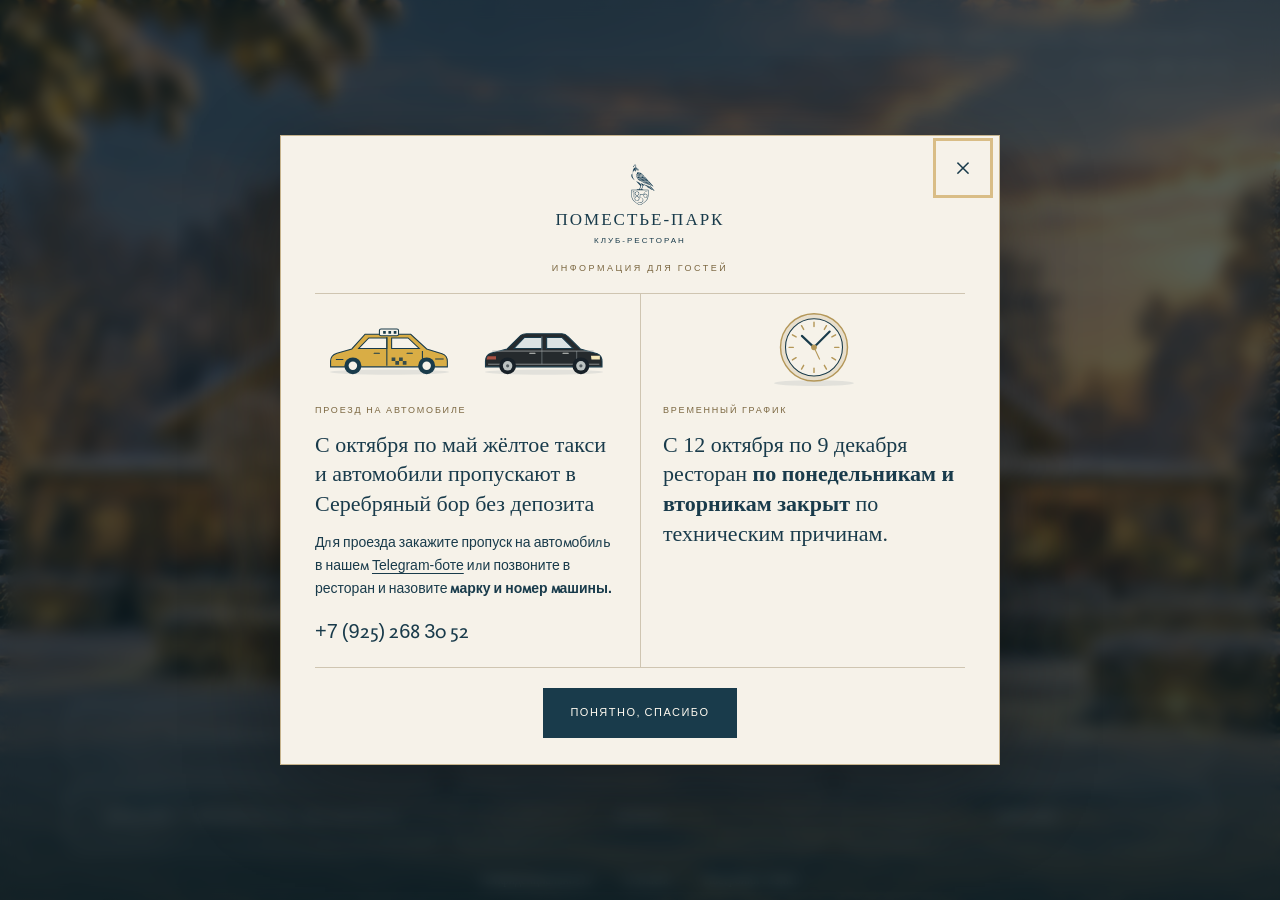
==== commit c04f1eb3: "Emphasize Telegram booking and retain header inquiry only on banquet page" ====
--- a/index.html
+++ b/index.html
@@ -22,7 +22,7 @@
 .header-contacts .header-contact-link:hover{background:#ffffff18;text-decoration:none}
 .on-map .header-contacts .header-contact-link{border-color:#193b4b40;box-shadow:inset 0 1px 0 #ffffffcc,0 4px 12px #193b4b0d}
 @media(max-width:600px){.header-contacts .header-contact-link{font-size:10px;min-height:32px;padding:7px 16px}.back-home{top:124px}.inner-page .map-scene{padding-top:170px}}
-</style><link rel="stylesheet" href="privacy.css?v=20261104-metrika2"><link rel="stylesheet" href="header-request.css?v=1"></head><body><main class="experience seasonal-home is-winter" aria-label="Поместье-Парк"><img class="season-photo is-current" src="season-winter.png" alt="Поместье-Парк зимой" aria-hidden="false" fetchpriority="high"><img class="season-photo" src="season-spring.png" alt="Поместье-Парк весной" aria-hidden="true"><img class="season-photo" src="season-summer.png" alt="Поместье-Парк летом" aria-hidden="true"><img class="season-photo" src="season-autumn.png" alt="Поместье-Парк осенью" aria-hidden="true"><div class="shade"></div><div class="winter-snow" aria-hidden="true"><i style="--x:18.26%;--size:4.8px;--fall:20.1s;--delay:-20.07s;--drift:-16px;--alpha:0.33"></i><i style="--x:99.87%;--size:4.7px;--fall:18.5s;--delay:-14.92s;--drift:7px;--alpha:0.61"></i><i style="--x:86.58%;--size:5.1px;--fall:15.3s;--delay:-15.12s;--drift:-36px;--alpha:0.26"></i><i style="--x:84.52%;--size:2.7px;--fall:15.9s;--delay:-10.84s;--drift:62px;--alpha:0.73"></i><i style="--x:84.33%;--size:2.3px;--fall:19.1s;--delay:-3.01s;--drift:18px;--alpha:0.73"></i><i style="--x:66.08%;--size:2.3px;--fall:17.8s;--delay:-0.59s;--drift:-11px;--alpha:0.41"></i><i style="--x:9.69%;--size:5.6px;--fall:10.8s;--delay:-7.18s;--drift:-26px;--alpha:0.66"></i><i style="--x:26.64%;--size:6.0px;--fall:20.3s;--delay:-15.08s;--drift:-15px;--alpha:0.30"></i><i style="--x:14.31%;--size:4.0px;--fall:11.9s;--delay:-5.71s;--drift:-32px;--alpha:0.49"></i><i style="--x:22.57%;--size:3.0px;--fall:16.1s;--delay:-12.82s;--drift:-44px;--alpha:0.57"></i><i style="--x:64.87%;--size:3.0px;--fall:17.7s;--delay:-6.93s;--drift:13px;--alpha:0.45"></i><i style="--x:25.05%;--size:3.9px;--fall:20.0s;--delay:-3.71s;--drift:46px;--alpha:0.42"></i><i style="--x:3.38%;--size:5.5px;--fall:20.9s;--delay:-18.20s;--drift:15px;--alpha:0.47"></i><i style="--x:8.15%;--size:5.1px;--fall:11.1s;--delay:-3.64s;--drift:39px;--alpha:0.66"></i><i style="--x:40.96%;--size:4.2px;--fall:16.9s;--delay:-6.70s;--drift:-9px;--alpha:0.39"></i><i style="--x:74.46%;--size:3.5px;--fall:11.7s;--delay:-0.74s;--drift:-61px;--alpha:0.71"></i><i style="--x:64.57%;--size:5.7px;--fall:10.2s;--delay:-4.08s;--drift:35px;--alpha:0.70"></i><i style="--x:76.02%;--size:3.1px;--fall:14.6s;--delay:-4.65s;--drift:-63px;--alpha:0.45"></i><i style="--x:6.81%;--size:2.1px;--fall:15.6s;--delay:-12.24s;--drift:-33px;--alpha:0.51"></i><i style="--x:44.57%;--size:5.6px;--fall:12.6s;--delay:-2.21s;--drift:-53px;--alpha:0.31"></i><i style="--x:2.37%;--size:2.3px;--fall:12.8s;--delay:-12.39s;--drift:60px;--alpha:0.27"></i><i style="--x:10.38%;--size:5.6px;--fall:19.5s;--delay:-3.57s;--drift:-29px;--alpha:0.64"></i><i style="--x:52.26%;--size:5.1px;--fall:17.2s;--delay:-8.97s;--drift:13px;--alpha:0.38"></i><i style="--x:64.84%;--size:4.6px;--fall:15.4s;--delay:-6.33s;--drift:-26px;--alpha:0.42"></i><i style="--x:13.16%;--size:2.8px;--fall:11.8s;--delay:-11.42s;--drift:7px;--alpha:0.73"></i><i style="--x:13.52%;--size:5.4px;--fall:17.7s;--delay:-1.77s;--drift:-5px;--alpha:0.71"></i><i style="--x:37.65%;--size:3.8px;--fall:12.3s;--delay:-7.68s;--drift:56px;--alpha:0.54"></i><i style="--x:87.22%;--size:6.0px;--fall:15.5s;--delay:-13.37s;--drift:-21px;--alpha:0.33"></i><i style="--x:1.26%;--size:2.8px;--fall:19.9s;--delay:-5.49s;--drift:56px;--alpha:0.59"></i><i style="--x:32.90%;--size:5.0px;--fall:12.9s;--delay:-3.06s;--drift:56px;--alpha:0.53"></i><i style="--x:63.26%;--size:5.8px;--fall:12.9s;--delay:-7.34s;--drift:-9px;--alpha:0.43"></i><i style="--x:95.27%;--size:2.9px;--fall:19.8s;--delay:-10.07s;--drift:20px;--alpha:0.29"></i><i style="--x:45.22%;--size:3.4px;--fall:20.1s;--delay:-19.31s;--drift:55px;--alpha:0.53"></i><i style="--x:51.90%;--size:3.0px;--fall:11.3s;--delay:-10.93s;--drift:12px;--alpha:0.57"></i><i style="--x:65.89%;--size:4.2px;--fall:10.8s;--delay:-10.58s;--drift:-11px;--alpha:0.43"></i><i style="--x:51.99%;--size:5.8px;--fall:17.7s;--delay:-3.78s;--drift:-1px;--alpha:0.56"></i><i style="--x:51.95%;--size:4.8px;--fall:11.9s;--delay:-5.33s;--drift:-24px;--alpha:0.39"></i><i style="--x:1.61%;--size:4.3px;--fall:14.6s;--delay:-12.34s;--drift:-4px;--alpha:0.49"></i><i style="--x:48.57%;--size:2.0px;--fall:16.1s;--delay:-15.45s;--drift:59px;--alpha:0.32"></i><i style="--x:60.15%;--size:4.1px;--fall:12.8s;--delay:-12.13s;--drift:-37px;--alpha:0.42"></i><i style="--x:98.36%;--size:4.9px;--fall:17.9s;--delay:-4.09s;--drift:-14px;--alpha:0.42"></i><i style="--x:75.17%;--size:4.4px;--fall:12.8s;--delay:-12.32s;--drift:32px;--alpha:0.53"></i></div><div class="season-effect petals" aria-hidden="true"><i class="season-particle tone-0" style="--x:48.99%;--y:50.31%;--size:16.8px;--duration:15.74s;--delay:-12.78s;--drift:-75px;--turn:528deg;--flutter:0.39s;--tone:0"><b></b></i><i class="season-particle tone-1" style="--x:3.34%;--y:48.29%;--size:15.7px;--duration:23.16s;--delay:-4.58s;--drift:126px;--turn:610deg;--flutter:0.35s;--tone:1"><b></b></i><i class="season-particle tone-2" style="--x:62.79%;--y:68.57%;--size:15.2px;--duration:19.78s;--delay:-1.72s;--drift:-68px;--turn:608deg;--flutter:0.30s;--tone:2"><b></b></i><i class="season-particle tone-0" style="--x:30.34%;--y:52.33%;--size:13.5px;--duration:18.29s;--delay:-13.08s;--drift:65px;--turn:393deg;--flutter:0.43s;--tone:0"><b></b></i><i class="season-particle tone-1" style="--x:90.66%;--y:59.72%;--size:9.2px;--duration:21.76s;--delay:-6.50s;--drift:-35px;--turn:332deg;--flutter:0.32s;--tone:1"><b></b></i><i class="season-particle tone-2" style="--x:35.62%;--y:60.80%;--size:13.8px;--duration:23.67s;--delay:-16.53s;--drift:12px;--turn:193deg;--flutter:0.44s;--tone:2"><b></b></i><i class="season-particle tone-0" style="--x:41.31%;--y:20.15%;--size:11.8px;--duration:21.94s;--delay:-12.31s;--drift:-60px;--turn:523deg;--flutter:0.58s;--tone:0"><b></b></i><i class="season-particle tone-1" style="--x:87.33%;--y:45.64%;--size:9.2px;--duration:15.12s;--delay:-7.87s;--drift:29px;--turn:439deg;--flutter:0.47s;--tone:1"><b></b></i><i class="season-particle tone-2" style="--x:7.51%;--y:44.86%;--size:12.6px;--duration:24.08s;--delay:-9.08s;--drift:153px;--turn:203deg;--flutter:0.54s;--tone:2"><b></b></i><i class="season-particle tone-0" style="--x:50.52%;--y:41.99%;--size:16.9px;--duration:21.51s;--delay:-17.53s;--drift:98px;--turn:222deg;--flutter:0.32s;--tone:0"><b></b></i><i class="season-particle tone-1" style="--x:34.00%;--y:30.52%;--size:14.4px;--duration:19.32s;--delay:-9.70s;--drift:17px;--turn:634deg;--flutter:0.64s;--tone:1"><b></b></i><i class="season-particle tone-2" style="--x:19.63%;--y:47.62%;--size:15.0px;--duration:22.19s;--delay:-18.68s;--drift:40px;--turn:646deg;--flutter:0.35s;--tone:2"><b></b></i><i class="season-particle tone-0" style="--x:8.70%;--y:68.44%;--size:11.7px;--duration:16.98s;--delay:-8.28s;--drift:-89px;--turn:462deg;--flutter:0.62s;--tone:0"><b></b></i><i class="season-particle tone-1" style="--x:91.41%;--y:68.11%;--size:12.1px;--duration:16.21s;--delay:-7.85s;--drift:-13px;--turn:298deg;--flutter:0.34s;--tone:1"><b></b></i><i class="season-particle tone-2" style="--x:69.37%;--y:61.79%;--size:11.0px;--duration:22.36s;--delay:-11.18s;--drift:-129px;--turn:496deg;--flutter:0.60s;--tone:2"><b></b></i><i class="season-particle tone-0" style="--x:79.28%;--y:28.61%;--size:9.3px;--duration:16.21s;--delay:-11.36s;--drift:-17px;--turn:400deg;--flutter:0.63s;--tone:0"><b></b></i><i class="season-particle tone-1" style="--x:99.61%;--y:45.94%;--size:12.1px;--duration:22.33s;--delay:-0.55s;--drift:-54px;--turn:408deg;--flutter:0.61s;--tone:1"><b></b></i><i class="season-particle tone-2" style="--x:13.72%;--y:64.20%;--size:16.1px;--duration:15.80s;--delay:-15.40s;--drift:-135px;--turn:605deg;--flutter:0.53s;--tone:2"><b></b></i><i class="season-particle tone-0" style="--x:36.27%;--y:26.55%;--size:10.9px;--duration:22.58s;--delay:-0.61s;--drift:58px;--turn:575deg;--flutter:0.48s;--tone:0"><b></b></i><i class="season-particle tone-1" style="--x:39.23%;--y:23.22%;--size:15.7px;--duration:22.32s;--delay:-4.71s;--drift:127px;--turn:442deg;--flutter:0.48s;--tone:1"><b></b></i><i class="season-particle tone-2" style="--x:35.58%;--y:65.92%;--size:10.7px;--duration:25.85s;--delay:-20.58s;--drift:-11px;--turn:606deg;--flutter:0.60s;--tone:2"><b></b></i><i class="season-particle tone-0" style="--x:86.16%;--y:77.24%;--size:10.6px;--duration:19.23s;--delay:-6.49s;--drift:-146px;--turn:406deg;--flutter:0.61s;--tone:0"><b></b></i><i class="season-particle tone-1" style="--x:63.97%;--y:49.88%;--size:16.4px;--duration:23.70s;--delay:-21.70s;--drift:-101px;--turn:228deg;--flutter:0.32s;--tone:1"><b></b></i><i class="season-particle tone-2" style="--x:95.89%;--y:32.74%;--size:15.1px;--duration:16.60s;--delay:-11.94s;--drift:21px;--turn:585deg;--flutter:0.62s;--tone:2"><b></b></i><i class="season-particle tone-0" style="--x:83.70%;--y:78.34%;--size:13.0px;--duration:24.01s;--delay:-0.95s;--drift:-17px;--turn:192deg;--flutter:0.50s;--tone:0"><b></b></i><i class="season-particle tone-1" style="--x:94.16%;--y:37.86%;--size:14.6px;--duration:14.40s;--delay:-1.02s;--drift:120px;--turn:519deg;--flutter:0.59s;--tone:1"><b></b></i><i class="season-particle tone-2" style="--x:67.70%;--y:60.75%;--size:12.6px;--duration:19.97s;--delay:-6.50s;--drift:-62px;--turn:185deg;--flutter:0.33s;--tone:2"><b></b></i></div><div class="season-effect leaves" aria-hidden="true"><i class="season-particle tone-0" style="--x:19.83%;--y:43.42%;--size:10.5px;--duration:18.69s;--delay:-14.57s;--drift:99px;--turn:554deg;--flutter:0.50s;--tone:0"><b></b></i><i class="season-particle tone-1" style="--x:74.75%;--y:21.06%;--size:16.1px;--duration:23.25s;--delay:-19.15s;--drift:54px;--turn:627deg;--flutter:0.43s;--tone:1"><b></b></i><i class="season-particle tone-2" style="--x:46.27%;--y:31.89%;--size:11.8px;--duration:20.51s;--delay:-12.85s;--drift:82px;--turn:521deg;--flutter:0.36s;--tone:2"><b></b></i><i class="season-particle tone-0" style="--x:45.64%;--y:65.78%;--size:16.1px;--duration:18.45s;--delay:-6.40s;--drift:62px;--turn:325deg;--flutter:0.42s;--tone:0"><b></b></i><i class="season-particle tone-1" style="--x:92.77%;--y:78.60%;--size:12.8px;--duration:14.86s;--delay:-6.94s;--drift:20px;--turn:445deg;--flutter:0.59s;--tone:1"><b></b></i><i class="season-particle tone-2" style="--x:45.17%;--y:58.25%;--size:12.8px;--duration:16.97s;--delay:-4.79s;--drift:77px;--turn:236deg;--flutter:0.35s;--tone:2"><b></b></i><i class="season-particle tone-0" style="--x:37.80%;--y:62.30%;--size:14.7px;--duration:25.64s;--delay:-25.57s;--drift:-127px;--turn:288deg;--flutter:0.47s;--tone:0"><b></b></i><i class="season-particle tone-1" style="--x:73.94%;--y:60.78%;--size:14.8px;--duration:20.21s;--delay:-19.75s;--drift:-94px;--turn:477deg;--flutter:0.49s;--tone:1"><b></b></i><i class="season-particle tone-2" style="--x:10.87%;--y:71.32%;--size:13.3px;--duration:14.99s;--delay:-1.76s;--drift:-120px;--turn:182deg;--flutter:0.48s;--tone:2"><b></b></i><i class="season-particle tone-0" style="--x:43.46%;--y:42.30%;--size:10.5px;--duration:23.94s;--delay:-3.77s;--drift:16px;--turn:266deg;--flutter:0.59s;--tone:0"><b></b></i><i class="season-particle tone-1" style="--x:85.35%;--y:70.65%;--size:12.1px;--duration:22.58s;--delay:-9.95s;--drift:-100px;--turn:379deg;--flutter:0.33s;--tone:1"><b></b></i><i class="season-particle tone-2" style="--x:52.10%;--y:36.97%;--size:10.0px;--duration:22.48s;--delay:-4.48s;--drift:-33px;--turn:473deg;--flutter:0.54s;--tone:2"><b></b></i><i class="season-particle tone-0" style="--x:58.40%;--y:30.22%;--size:9.8px;--duration:22.20s;--delay:-1.30s;--drift:127px;--turn:299deg;--flutter:0.63s;--tone:0"><b></b></i><i class="season-particle tone-1" style="--x:65.05%;--y:50.59%;--size:11.8px;--duration:21.52s;--delay:-9.51s;--drift:-130px;--turn:453deg;--flutter:0.57s;--tone:1"><b></b></i><i class="season-particle tone-2" style="--x:36.15%;--y:71.22%;--size:11.4px;--duration:25.15s;--delay:-10.80s;--drift:-127px;--turn:330deg;--flutter:0.45s;--tone:2"><b></b></i><i class="season-particle tone-0" style="--x:61.61%;--y:36.86%;--size:14.7px;--duration:22.43s;--delay:-5.35s;--drift:94px;--turn:650deg;--flutter:0.61s;--tone:0"><b></b></i><i class="season-particle tone-1" style="--x:36.55%;--y:60.11%;--size:14.3px;--duration:23.00s;--delay:-2.94s;--drift:115px;--turn:442deg;--flutter:0.34s;--tone:1"><b></b></i><i class="season-particle tone-2" style="--x:15.97%;--y:55.95%;--size:12.8px;--duration:18.58s;--delay:-11.33s;--drift:117px;--turn:319deg;--flutter:0.35s;--tone:2"><b></b></i><i class="season-particle tone-0" style="--x:37.73%;--y:60.33%;--size:10.3px;--duration:22.83s;--delay:-22.18s;--drift:68px;--turn:238deg;--flutter:0.49s;--tone:0"><b></b></i><i class="season-particle tone-1" style="--x:59.38%;--y:75.63%;--size:10.7px;--duration:22.43s;--delay:-18.00s;--drift:-145px;--turn:629deg;--flutter:0.32s;--tone:1"><b></b></i></div><div class="season-effect fireflies" aria-hidden="true"><i style="--x:34.14%;--y:82.98%;--size:2.0px;--duration:13.88s;--delay:-13.15s;--drift:24.0px;--rise:-21.3px;--glow:3.60s"><b></b></i><i style="--x:9.93%;--y:70.62%;--size:2.0px;--duration:11.84s;--delay:-5.85s;--drift:15.1px;--rise:-12.3px;--glow:4.05s"><b></b></i><i style="--x:20.01%;--y:75.08%;--size:2.1px;--duration:11.54s;--delay:-3.04s;--drift:-16.9px;--rise:-10.0px;--glow:4.31s"><b></b></i><i style="--x:90.15%;--y:93.43%;--size:3.2px;--duration:8.75s;--delay:-2.36s;--drift:-12.2px;--rise:-12.7px;--glow:4.54s"><b></b></i><i style="--x:31.81%;--y:65.51%;--size:2.6px;--duration:9.75s;--delay:-1.11s;--drift:-12.0px;--rise:-20.7px;--glow:4.25s"><b></b></i><i style="--x:49.45%;--y:81.40%;--size:3.5px;--duration:9.06s;--delay:-1.52s;--drift:-9.4px;--rise:-22.1px;--glow:4.73s"><b></b></i><i style="--x:47.86%;--y:74.31%;--size:2.2px;--duration:12.26s;--delay:-9.98s;--drift:5.9px;--rise:-13.3px;--glow:5.56s"><b></b></i><i style="--x:8.16%;--y:70.47%;--size:2.8px;--duration:11.91s;--delay:-8.07s;--drift:0.2px;--rise:-20.5px;--glow:3.73s"><b></b></i><i style="--x:83.66%;--y:93.50%;--size:2.9px;--duration:10.27s;--delay:-2.05s;--drift:4.9px;--rise:-22.2px;--glow:4.88s"><b></b></i><i style="--x:30.06%;--y:78.55%;--size:3.6px;--duration:9.18s;--delay:-8.56s;--drift:-8.7px;--rise:-17.3px;--glow:5.60s"><b></b></i><i style="--x:49.32%;--y:92.97%;--size:2.7px;--duration:10.18s;--delay:-10.32s;--drift:0.1px;--rise:-13.9px;--glow:3.87s"><b></b></i><i style="--x:6.22%;--y:77.25%;--size:2.1px;--duration:8.74s;--delay:-9.57s;--drift:9.1px;--rise:-9.6px;--glow:5.04s"><b></b></i><i style="--x:54.98%;--y:74.99%;--size:2.9px;--duration:9.02s;--delay:-1.64s;--drift:1.7px;--rise:-14.6px;--glow:3.92s"><b></b></i><i style="--x:71.57%;--y:80.37%;--size:2.6px;--duration:12.96s;--delay:-0.35s;--drift:-11.1px;--rise:-20.2px;--glow:5.02s"><b></b></i><i style="--x:27.74%;--y:93.49%;--size:2.2px;--duration:10.15s;--delay:-7.52s;--drift:11.7px;--rise:-21.4px;--glow:3.49s"><b></b></i><i style="--x:71.97%;--y:87.83%;--size:3.0px;--duration:13.32s;--delay:-6.32s;--drift:-2.4px;--rise:-17.0px;--glow:3.38s"><b></b></i><i style="--x:79.51%;--y:66.79%;--size:2.1px;--duration:13.37s;--delay:-7.23s;--drift:-17.0px;--rise:-10.0px;--glow:3.57s"><b></b></i><i style="--x:45.80%;--y:65.42%;--size:2.3px;--duration:10.37s;--delay:-11.21s;--drift:-17.8px;--rise:-12.3px;--glow:4.93s"><b></b></i><i style="--x:65.54%;--y:92.99%;--size:2.9px;--duration:7.03s;--delay:-0.90s;--drift:17.8px;--rise:-24.0px;--glow:3.82s"><b></b></i></div><div class="signature"><img src="bird.svg" alt="" class="bird"><h1>ПОМЕСТЬЕ-ПАРК</h1><p>КЛУБ-РЕСТОРАН</p></div><nav class="home-actions" aria-label="Разделы сайта"><a href="booking.html">ЗАБРОНИРОВАТЬ СТОЛ</a><a href="events.html">БАНКЕТ</a><a href="menu.html">МЕНЮ / ДОСТАВКА</a><a href="deposit.html">ДЕПОЗИТ — ПРОПУСК НА АВТОМОБИЛЬ</a><a href="venues.html">АФИША</a><a href="picnic.html">ПИКНИК</a></nav></main><a class="brand" href="index.html" aria-label="На главную"><img src="logo.svg" alt="Поместье-Парк"></a><div class="header-contacts"><a href="contacts.html">Москва, Серебряный бор, Таманская улица 46 с 1</a><a class="header-phone" href="contacts.html">+7 (925) 268 30 52</a><div class="header-action-stack"><a class="header-contact-link" href="contacts.html">КОНТАКТЫ</a><a class="header-contact-link header-request-link" href="events.html#banquet-request">ОСТАВИТЬ ЗАЯВКУ</a></div></div><dialog id="guest-notice" class="guest-notice" aria-label="Информация для гостей">
+</style><link rel="stylesheet" href="privacy.css?v=20261104-metrika2"></head><body><main class="experience seasonal-home is-winter" aria-label="Поместье-Парк"><img class="season-photo is-current" src="season-winter.png" alt="Поместье-Парк зимой" aria-hidden="false" fetchpriority="high"><img class="season-photo" src="season-spring.png" alt="Поместье-Парк весной" aria-hidden="true"><img class="season-photo" src="season-summer.png" alt="Поместье-Парк летом" aria-hidden="true"><img class="season-photo" src="season-autumn.png" alt="Поместье-Парк осенью" aria-hidden="true"><div class="shade"></div><div class="winter-snow" aria-hidden="true"><i style="--x:18.26%;--size:4.8px;--fall:20.1s;--delay:-20.07s;--drift:-16px;--alpha:0.33"></i><i style="--x:99.87%;--size:4.7px;--fall:18.5s;--delay:-14.92s;--drift:7px;--alpha:0.61"></i><i style="--x:86.58%;--size:5.1px;--fall:15.3s;--delay:-15.12s;--drift:-36px;--alpha:0.26"></i><i style="--x:84.52%;--size:2.7px;--fall:15.9s;--delay:-10.84s;--drift:62px;--alpha:0.73"></i><i style="--x:84.33%;--size:2.3px;--fall:19.1s;--delay:-3.01s;--drift:18px;--alpha:0.73"></i><i style="--x:66.08%;--size:2.3px;--fall:17.8s;--delay:-0.59s;--drift:-11px;--alpha:0.41"></i><i style="--x:9.69%;--size:5.6px;--fall:10.8s;--delay:-7.18s;--drift:-26px;--alpha:0.66"></i><i style="--x:26.64%;--size:6.0px;--fall:20.3s;--delay:-15.08s;--drift:-15px;--alpha:0.30"></i><i style="--x:14.31%;--size:4.0px;--fall:11.9s;--delay:-5.71s;--drift:-32px;--alpha:0.49"></i><i style="--x:22.57%;--size:3.0px;--fall:16.1s;--delay:-12.82s;--drift:-44px;--alpha:0.57"></i><i style="--x:64.87%;--size:3.0px;--fall:17.7s;--delay:-6.93s;--drift:13px;--alpha:0.45"></i><i style="--x:25.05%;--size:3.9px;--fall:20.0s;--delay:-3.71s;--drift:46px;--alpha:0.42"></i><i style="--x:3.38%;--size:5.5px;--fall:20.9s;--delay:-18.20s;--drift:15px;--alpha:0.47"></i><i style="--x:8.15%;--size:5.1px;--fall:11.1s;--delay:-3.64s;--drift:39px;--alpha:0.66"></i><i style="--x:40.96%;--size:4.2px;--fall:16.9s;--delay:-6.70s;--drift:-9px;--alpha:0.39"></i><i style="--x:74.46%;--size:3.5px;--fall:11.7s;--delay:-0.74s;--drift:-61px;--alpha:0.71"></i><i style="--x:64.57%;--size:5.7px;--fall:10.2s;--delay:-4.08s;--drift:35px;--alpha:0.70"></i><i style="--x:76.02%;--size:3.1px;--fall:14.6s;--delay:-4.65s;--drift:-63px;--alpha:0.45"></i><i style="--x:6.81%;--size:2.1px;--fall:15.6s;--delay:-12.24s;--drift:-33px;--alpha:0.51"></i><i style="--x:44.57%;--size:5.6px;--fall:12.6s;--delay:-2.21s;--drift:-53px;--alpha:0.31"></i><i style="--x:2.37%;--size:2.3px;--fall:12.8s;--delay:-12.39s;--drift:60px;--alpha:0.27"></i><i style="--x:10.38%;--size:5.6px;--fall:19.5s;--delay:-3.57s;--drift:-29px;--alpha:0.64"></i><i style="--x:52.26%;--size:5.1px;--fall:17.2s;--delay:-8.97s;--drift:13px;--alpha:0.38"></i><i style="--x:64.84%;--size:4.6px;--fall:15.4s;--delay:-6.33s;--drift:-26px;--alpha:0.42"></i><i style="--x:13.16%;--size:2.8px;--fall:11.8s;--delay:-11.42s;--drift:7px;--alpha:0.73"></i><i style="--x:13.52%;--size:5.4px;--fall:17.7s;--delay:-1.77s;--drift:-5px;--alpha:0.71"></i><i style="--x:37.65%;--size:3.8px;--fall:12.3s;--delay:-7.68s;--drift:56px;--alpha:0.54"></i><i style="--x:87.22%;--size:6.0px;--fall:15.5s;--delay:-13.37s;--drift:-21px;--alpha:0.33"></i><i style="--x:1.26%;--size:2.8px;--fall:19.9s;--delay:-5.49s;--drift:56px;--alpha:0.59"></i><i style="--x:32.90%;--size:5.0px;--fall:12.9s;--delay:-3.06s;--drift:56px;--alpha:0.53"></i><i style="--x:63.26%;--size:5.8px;--fall:12.9s;--delay:-7.34s;--drift:-9px;--alpha:0.43"></i><i style="--x:95.27%;--size:2.9px;--fall:19.8s;--delay:-10.07s;--drift:20px;--alpha:0.29"></i><i style="--x:45.22%;--size:3.4px;--fall:20.1s;--delay:-19.31s;--drift:55px;--alpha:0.53"></i><i style="--x:51.90%;--size:3.0px;--fall:11.3s;--delay:-10.93s;--drift:12px;--alpha:0.57"></i><i style="--x:65.89%;--size:4.2px;--fall:10.8s;--delay:-10.58s;--drift:-11px;--alpha:0.43"></i><i style="--x:51.99%;--size:5.8px;--fall:17.7s;--delay:-3.78s;--drift:-1px;--alpha:0.56"></i><i style="--x:51.95%;--size:4.8px;--fall:11.9s;--delay:-5.33s;--drift:-24px;--alpha:0.39"></i><i style="--x:1.61%;--size:4.3px;--fall:14.6s;--delay:-12.34s;--drift:-4px;--alpha:0.49"></i><i style="--x:48.57%;--size:2.0px;--fall:16.1s;--delay:-15.45s;--drift:59px;--alpha:0.32"></i><i style="--x:60.15%;--size:4.1px;--fall:12.8s;--delay:-12.13s;--drift:-37px;--alpha:0.42"></i><i style="--x:98.36%;--size:4.9px;--fall:17.9s;--delay:-4.09s;--drift:-14px;--alpha:0.42"></i><i style="--x:75.17%;--size:4.4px;--fall:12.8s;--delay:-12.32s;--drift:32px;--alpha:0.53"></i></div><div class="season-effect petals" aria-hidden="true"><i class="season-particle tone-0" style="--x:48.99%;--y:50.31%;--size:16.8px;--duration:15.74s;--delay:-12.78s;--drift:-75px;--turn:528deg;--flutter:0.39s;--tone:0"><b></b></i><i class="season-particle tone-1" style="--x:3.34%;--y:48.29%;--size:15.7px;--duration:23.16s;--delay:-4.58s;--drift:126px;--turn:610deg;--flutter:0.35s;--tone:1"><b></b></i><i class="season-particle tone-2" style="--x:62.79%;--y:68.57%;--size:15.2px;--duration:19.78s;--delay:-1.72s;--drift:-68px;--turn:608deg;--flutter:0.30s;--tone:2"><b></b></i><i class="season-particle tone-0" style="--x:30.34%;--y:52.33%;--size:13.5px;--duration:18.29s;--delay:-13.08s;--drift:65px;--turn:393deg;--flutter:0.43s;--tone:0"><b></b></i><i class="season-particle tone-1" style="--x:90.66%;--y:59.72%;--size:9.2px;--duration:21.76s;--delay:-6.50s;--drift:-35px;--turn:332deg;--flutter:0.32s;--tone:1"><b></b></i><i class="season-particle tone-2" style="--x:35.62%;--y:60.80%;--size:13.8px;--duration:23.67s;--delay:-16.53s;--drift:12px;--turn:193deg;--flutter:0.44s;--tone:2"><b></b></i><i class="season-particle tone-0" style="--x:41.31%;--y:20.15%;--size:11.8px;--duration:21.94s;--delay:-12.31s;--drift:-60px;--turn:523deg;--flutter:0.58s;--tone:0"><b></b></i><i class="season-particle tone-1" style="--x:87.33%;--y:45.64%;--size:9.2px;--duration:15.12s;--delay:-7.87s;--drift:29px;--turn:439deg;--flutter:0.47s;--tone:1"><b></b></i><i class="season-particle tone-2" style="--x:7.51%;--y:44.86%;--size:12.6px;--duration:24.08s;--delay:-9.08s;--drift:153px;--turn:203deg;--flutter:0.54s;--tone:2"><b></b></i><i class="season-particle tone-0" style="--x:50.52%;--y:41.99%;--size:16.9px;--duration:21.51s;--delay:-17.53s;--drift:98px;--turn:222deg;--flutter:0.32s;--tone:0"><b></b></i><i class="season-particle tone-1" style="--x:34.00%;--y:30.52%;--size:14.4px;--duration:19.32s;--delay:-9.70s;--drift:17px;--turn:634deg;--flutter:0.64s;--tone:1"><b></b></i><i class="season-particle tone-2" style="--x:19.63%;--y:47.62%;--size:15.0px;--duration:22.19s;--delay:-18.68s;--drift:40px;--turn:646deg;--flutter:0.35s;--tone:2"><b></b></i><i class="season-particle tone-0" style="--x:8.70%;--y:68.44%;--size:11.7px;--duration:16.98s;--delay:-8.28s;--drift:-89px;--turn:462deg;--flutter:0.62s;--tone:0"><b></b></i><i class="season-particle tone-1" style="--x:91.41%;--y:68.11%;--size:12.1px;--duration:16.21s;--delay:-7.85s;--drift:-13px;--turn:298deg;--flutter:0.34s;--tone:1"><b></b></i><i class="season-particle tone-2" style="--x:69.37%;--y:61.79%;--size:11.0px;--duration:22.36s;--delay:-11.18s;--drift:-129px;--turn:496deg;--flutter:0.60s;--tone:2"><b></b></i><i class="season-particle tone-0" style="--x:79.28%;--y:28.61%;--size:9.3px;--duration:16.21s;--delay:-11.36s;--drift:-17px;--turn:400deg;--flutter:0.63s;--tone:0"><b></b></i><i class="season-particle tone-1" style="--x:99.61%;--y:45.94%;--size:12.1px;--duration:22.33s;--delay:-0.55s;--drift:-54px;--turn:408deg;--flutter:0.61s;--tone:1"><b></b></i><i class="season-particle tone-2" style="--x:13.72%;--y:64.20%;--size:16.1px;--duration:15.80s;--delay:-15.40s;--drift:-135px;--turn:605deg;--flutter:0.53s;--tone:2"><b></b></i><i class="season-particle tone-0" style="--x:36.27%;--y:26.55%;--size:10.9px;--duration:22.58s;--delay:-0.61s;--drift:58px;--turn:575deg;--flutter:0.48s;--tone:0"><b></b></i><i class="season-particle tone-1" style="--x:39.23%;--y:23.22%;--size:15.7px;--duration:22.32s;--delay:-4.71s;--drift:127px;--turn:442deg;--flutter:0.48s;--tone:1"><b></b></i><i class="season-particle tone-2" style="--x:35.58%;--y:65.92%;--size:10.7px;--duration:25.85s;--delay:-20.58s;--drift:-11px;--turn:606deg;--flutter:0.60s;--tone:2"><b></b></i><i class="season-particle tone-0" style="--x:86.16%;--y:77.24%;--size:10.6px;--duration:19.23s;--delay:-6.49s;--drift:-146px;--turn:406deg;--flutter:0.61s;--tone:0"><b></b></i><i class="season-particle tone-1" style="--x:63.97%;--y:49.88%;--size:16.4px;--duration:23.70s;--delay:-21.70s;--drift:-101px;--turn:228deg;--flutter:0.32s;--tone:1"><b></b></i><i class="season-particle tone-2" style="--x:95.89%;--y:32.74%;--size:15.1px;--duration:16.60s;--delay:-11.94s;--drift:21px;--turn:585deg;--flutter:0.62s;--tone:2"><b></b></i><i class="season-particle tone-0" style="--x:83.70%;--y:78.34%;--size:13.0px;--duration:24.01s;--delay:-0.95s;--drift:-17px;--turn:192deg;--flutter:0.50s;--tone:0"><b></b></i><i class="season-particle tone-1" style="--x:94.16%;--y:37.86%;--size:14.6px;--duration:14.40s;--delay:-1.02s;--drift:120px;--turn:519deg;--flutter:0.59s;--tone:1"><b></b></i><i class="season-particle tone-2" style="--x:67.70%;--y:60.75%;--size:12.6px;--duration:19.97s;--delay:-6.50s;--drift:-62px;--turn:185deg;--flutter:0.33s;--tone:2"><b></b></i></div><div class="season-effect leaves" aria-hidden="true"><i class="season-particle tone-0" style="--x:19.83%;--y:43.42%;--size:10.5px;--duration:18.69s;--delay:-14.57s;--drift:99px;--turn:554deg;--flutter:0.50s;--tone:0"><b></b></i><i class="season-particle tone-1" style="--x:74.75%;--y:21.06%;--size:16.1px;--duration:23.25s;--delay:-19.15s;--drift:54px;--turn:627deg;--flutter:0.43s;--tone:1"><b></b></i><i class="season-particle tone-2" style="--x:46.27%;--y:31.89%;--size:11.8px;--duration:20.51s;--delay:-12.85s;--drift:82px;--turn:521deg;--flutter:0.36s;--tone:2"><b></b></i><i class="season-particle tone-0" style="--x:45.64%;--y:65.78%;--size:16.1px;--duration:18.45s;--delay:-6.40s;--drift:62px;--turn:325deg;--flutter:0.42s;--tone:0"><b></b></i><i class="season-particle tone-1" style="--x:92.77%;--y:78.60%;--size:12.8px;--duration:14.86s;--delay:-6.94s;--drift:20px;--turn:445deg;--flutter:0.59s;--tone:1"><b></b></i><i class="season-particle tone-2" style="--x:45.17%;--y:58.25%;--size:12.8px;--duration:16.97s;--delay:-4.79s;--drift:77px;--turn:236deg;--flutter:0.35s;--tone:2"><b></b></i><i class="season-particle tone-0" style="--x:37.80%;--y:62.30%;--size:14.7px;--duration:25.64s;--delay:-25.57s;--drift:-127px;--turn:288deg;--flutter:0.47s;--tone:0"><b></b></i><i class="season-particle tone-1" style="--x:73.94%;--y:60.78%;--size:14.8px;--duration:20.21s;--delay:-19.75s;--drift:-94px;--turn:477deg;--flutter:0.49s;--tone:1"><b></b></i><i class="season-particle tone-2" style="--x:10.87%;--y:71.32%;--size:13.3px;--duration:14.99s;--delay:-1.76s;--drift:-120px;--turn:182deg;--flutter:0.48s;--tone:2"><b></b></i><i class="season-particle tone-0" style="--x:43.46%;--y:42.30%;--size:10.5px;--duration:23.94s;--delay:-3.77s;--drift:16px;--turn:266deg;--flutter:0.59s;--tone:0"><b></b></i><i class="season-particle tone-1" style="--x:85.35%;--y:70.65%;--size:12.1px;--duration:22.58s;--delay:-9.95s;--drift:-100px;--turn:379deg;--flutter:0.33s;--tone:1"><b></b></i><i class="season-particle tone-2" style="--x:52.10%;--y:36.97%;--size:10.0px;--duration:22.48s;--delay:-4.48s;--drift:-33px;--turn:473deg;--flutter:0.54s;--tone:2"><b></b></i><i class="season-particle tone-0" style="--x:58.40%;--y:30.22%;--size:9.8px;--duration:22.20s;--delay:-1.30s;--drift:127px;--turn:299deg;--flutter:0.63s;--tone:0"><b></b></i><i class="season-particle tone-1" style="--x:65.05%;--y:50.59%;--size:11.8px;--duration:21.52s;--delay:-9.51s;--drift:-130px;--turn:453deg;--flutter:0.57s;--tone:1"><b></b></i><i class="season-particle tone-2" style="--x:36.15%;--y:71.22%;--size:11.4px;--duration:25.15s;--delay:-10.80s;--drift:-127px;--turn:330deg;--flutter:0.45s;--tone:2"><b></b></i><i class="season-particle tone-0" style="--x:61.61%;--y:36.86%;--size:14.7px;--duration:22.43s;--delay:-5.35s;--drift:94px;--turn:650deg;--flutter:0.61s;--tone:0"><b></b></i><i class="season-particle tone-1" style="--x:36.55%;--y:60.11%;--size:14.3px;--duration:23.00s;--delay:-2.94s;--drift:115px;--turn:442deg;--flutter:0.34s;--tone:1"><b></b></i><i class="season-particle tone-2" style="--x:15.97%;--y:55.95%;--size:12.8px;--duration:18.58s;--delay:-11.33s;--drift:117px;--turn:319deg;--flutter:0.35s;--tone:2"><b></b></i><i class="season-particle tone-0" style="--x:37.73%;--y:60.33%;--size:10.3px;--duration:22.83s;--delay:-22.18s;--drift:68px;--turn:238deg;--flutter:0.49s;--tone:0"><b></b></i><i class="season-particle tone-1" style="--x:59.38%;--y:75.63%;--size:10.7px;--duration:22.43s;--delay:-18.00s;--drift:-145px;--turn:629deg;--flutter:0.32s;--tone:1"><b></b></i></div><div class="season-effect fireflies" aria-hidden="true"><i style="--x:34.14%;--y:82.98%;--size:2.0px;--duration:13.88s;--delay:-13.15s;--drift:24.0px;--rise:-21.3px;--glow:3.60s"><b></b></i><i style="--x:9.93%;--y:70.62%;--size:2.0px;--duration:11.84s;--delay:-5.85s;--drift:15.1px;--rise:-12.3px;--glow:4.05s"><b></b></i><i style="--x:20.01%;--y:75.08%;--size:2.1px;--duration:11.54s;--delay:-3.04s;--drift:-16.9px;--rise:-10.0px;--glow:4.31s"><b></b></i><i style="--x:90.15%;--y:93.43%;--size:3.2px;--duration:8.75s;--delay:-2.36s;--drift:-12.2px;--rise:-12.7px;--glow:4.54s"><b></b></i><i style="--x:31.81%;--y:65.51%;--size:2.6px;--duration:9.75s;--delay:-1.11s;--drift:-12.0px;--rise:-20.7px;--glow:4.25s"><b></b></i><i style="--x:49.45%;--y:81.40%;--size:3.5px;--duration:9.06s;--delay:-1.52s;--drift:-9.4px;--rise:-22.1px;--glow:4.73s"><b></b></i><i style="--x:47.86%;--y:74.31%;--size:2.2px;--duration:12.26s;--delay:-9.98s;--drift:5.9px;--rise:-13.3px;--glow:5.56s"><b></b></i><i style="--x:8.16%;--y:70.47%;--size:2.8px;--duration:11.91s;--delay:-8.07s;--drift:0.2px;--rise:-20.5px;--glow:3.73s"><b></b></i><i style="--x:83.66%;--y:93.50%;--size:2.9px;--duration:10.27s;--delay:-2.05s;--drift:4.9px;--rise:-22.2px;--glow:4.88s"><b></b></i><i style="--x:30.06%;--y:78.55%;--size:3.6px;--duration:9.18s;--delay:-8.56s;--drift:-8.7px;--rise:-17.3px;--glow:5.60s"><b></b></i><i style="--x:49.32%;--y:92.97%;--size:2.7px;--duration:10.18s;--delay:-10.32s;--drift:0.1px;--rise:-13.9px;--glow:3.87s"><b></b></i><i style="--x:6.22%;--y:77.25%;--size:2.1px;--duration:8.74s;--delay:-9.57s;--drift:9.1px;--rise:-9.6px;--glow:5.04s"><b></b></i><i style="--x:54.98%;--y:74.99%;--size:2.9px;--duration:9.02s;--delay:-1.64s;--drift:1.7px;--rise:-14.6px;--glow:3.92s"><b></b></i><i style="--x:71.57%;--y:80.37%;--size:2.6px;--duration:12.96s;--delay:-0.35s;--drift:-11.1px;--rise:-20.2px;--glow:5.02s"><b></b></i><i style="--x:27.74%;--y:93.49%;--size:2.2px;--duration:10.15s;--delay:-7.52s;--drift:11.7px;--rise:-21.4px;--glow:3.49s"><b></b></i><i style="--x:71.97%;--y:87.83%;--size:3.0px;--duration:13.32s;--delay:-6.32s;--drift:-2.4px;--rise:-17.0px;--glow:3.38s"><b></b></i><i style="--x:79.51%;--y:66.79%;--size:2.1px;--duration:13.37s;--delay:-7.23s;--drift:-17.0px;--rise:-10.0px;--glow:3.57s"><b></b></i><i style="--x:45.80%;--y:65.42%;--size:2.3px;--duration:10.37s;--delay:-11.21s;--drift:-17.8px;--rise:-12.3px;--glow:4.93s"><b></b></i><i style="--x:65.54%;--y:92.99%;--size:2.9px;--duration:7.03s;--delay:-0.90s;--drift:17.8px;--rise:-24.0px;--glow:3.82s"><b></b></i></div><div class="signature"><img src="bird.svg" alt="" class="bird"><h1>ПОМЕСТЬЕ-ПАРК</h1><p>КЛУБ-РЕСТОРАН</p></div><nav class="home-actions" aria-label="Разделы сайта"><a href="booking.html">ЗАБРОНИРОВАТЬ СТОЛ</a><a href="events.html">БАНКЕТ</a><a href="menu.html">МЕНЮ / ДОСТАВКА</a><a href="deposit.html">ДЕПОЗИТ — ПРОПУСК НА АВТОМОБИЛЬ</a><a href="venues.html">АФИША</a><a href="picnic.html">ПИКНИК</a></nav></main><a class="brand" href="index.html" aria-label="На главную"><img src="logo.svg" alt="Поместье-Парк"></a><div class="header-contacts"><a href="contacts.html">Москва, Серебряный бор, Таманская улица 46 с 1</a><a class="header-phone" href="contacts.html">+7 (925) 268 30 52</a><a class="header-contact-link" href="contacts.html">КОНТАКТЫ</a></div><dialog id="guest-notice" class="guest-notice" aria-label="Информация для гостей">
 <button class="guest-close" autofocus aria-label="Закрыть уведомление">×</button>
 <div class="guest-brand"><img src="bird.svg" alt=""><span>ПОМЕСТЬЕ-ПАРК</span><small>КЛУБ-РЕСТОРАН</small></div>
 <p class="guest-eyebrow">ИНФОРМАЦИЯ ДЛЯ ГОСТЕЙ</p>
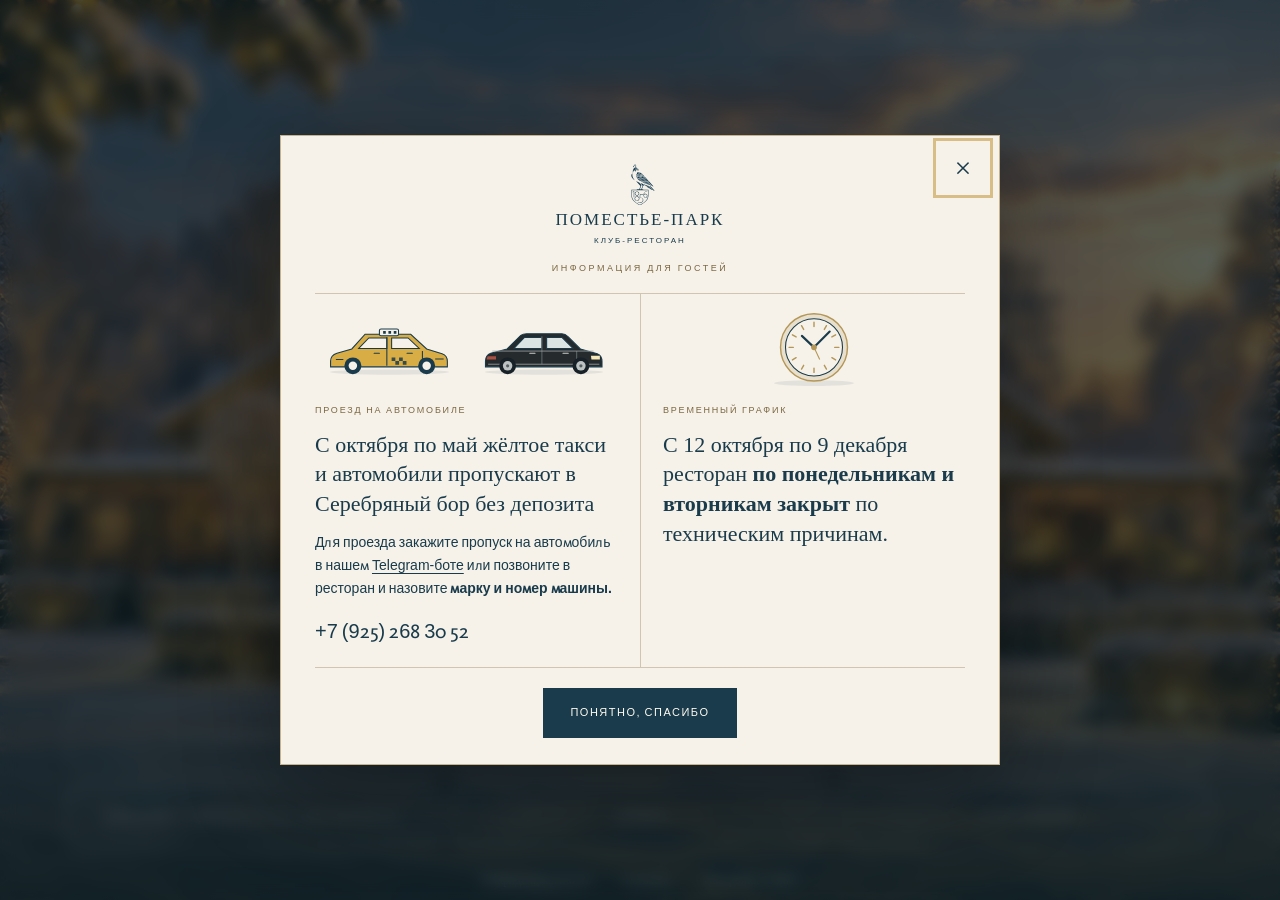
==== commit 76285224: "Move picnic into menu and add restaurant about page" ====
--- a/index.html
+++ b/index.html
@@ -1,4 +1,72 @@
-<!doctype html><html lang="ru"><head><meta charset="utf-8"><meta name="viewport" content="width=device-width,initial-scale=1"><meta name="theme-color" content="#22291f"><title>Поместье-Парк — Клуб-ресторан</title><link rel="icon" href="logo.svg"><link rel="stylesheet" href="style.css?v=20261104"><style>.home-actions{grid-template-columns:repeat(3,minmax(0,1fr));gap:10px;backdrop-filter:none}.home-actions a,.home-actions a:first-child{min-height:70px;height:70px;border:1px solid #fff8;background:#f3f0e8;color:#193b4b}.header-contacts .header-contact-link{font-size:14px;letter-spacing:.5px}@media(max-width:600px){.home-actions{grid-template-columns:repeat(2,minmax(0,1fr));gap:8px;bottom:44px}.home-actions a,.home-actions a:first-child{height:58px;min-height:58px;font-size:9px}.header-contacts .header-contact-link{font-size:12px}}
+<!doctype html><html lang="ru"><head><meta charset="utf-8"><meta name="viewport" content="width=device-width,initial-scale=1"><meta name="theme-color" content="#22291f"><title>Поместье-Парк — ресторан в Серебряном Бору, Москва</title>
+<meta name="description" content="Клуб-ресторан «Поместье-Парк» в Серебряном Бору. Бронирование столиков, меню, банкеты, свадьбы, площадки на воде и пикники. Таманская улица, 46, стр. 1.">
+<link rel="canonical" href="https://pomestie-park.com/">
+<meta name="robots" content="index, follow, max-image-preview:large">
+<meta property="og:type" content="website">
+<meta property="og:locale" content="ru_RU">
+<meta property="og:site_name" content="Поместье-Парк">
+<meta property="og:title" content="Поместье-Парк — ресторан в Серебряном Бору, Москва">
+<meta property="og:description" content="Клуб-ресторан «Поместье-Парк» в Серебряном Бору. Бронирование столиков, меню, банкеты, свадьбы, площадки на воде и пикники. Таманская улица, 46, стр. 1.">
+<meta property="og:url" content="https://pomestie-park.com/">
+<meta property="og:image" content="https://pomestie-park.com/restaurant-golden-evening.png">
+<meta name="twitter:card" content="summary_large_image">
+<meta name="twitter:title" content="Поместье-Парк — ресторан в Серебряном Бору, Москва">
+<meta name="twitter:description" content="Клуб-ресторан «Поместье-Парк» в Серебряном Бору. Бронирование столиков, меню, банкеты, свадьбы, площадки на воде и пикники. Таманская улица, 46, стр. 1.">
+<meta name="twitter:image" content="https://pomestie-park.com/restaurant-golden-evening.png">
+<script type="application/ld+json">
+{
+  "@context": "https://schema.org",
+  "@graph": [
+    {
+      "@type": "Restaurant",
+      "@id": "https://pomestie-park.com/#restaurant",
+      "name": "Поместье-Парк",
+      "url": "https://pomestie-park.com/",
+      "image": [
+        "https://pomestie-park.com/restaurant-golden-evening.png",
+        "https://pomestie-park.com/hall-european.jpg",
+        "https://pomestie-park.com/hall-panoramic.jpg"
+      ],
+      "description": "Клуб-ресторан в Серебряном Бору, Москва. Банкеты, площадки для мероприятий, бронирование столиков и пикники.",
+      "telephone": "+7-925-268-30-52",
+      "address": {
+        "@type": "PostalAddress",
+        "streetAddress": "Таманская улица, 46, стр. 1",
+        "addressLocality": "Москва",
+        "addressCountry": "RU"
+      },
+      "hasMap": "https://yandex.ru/maps/org/1122318591/",
+      "hasMenu": "https://pomestie-park.com/menu.html",
+      "acceptsReservations": "https://pomestie-park.com/booking.html"
+    },
+    {
+      "@type": "WebSite",
+      "@id": "https://pomestie-park.com/#website",
+      "name": "Поместье-Парк",
+      "url": "https://pomestie-park.com/",
+      "inLanguage": "ru",
+      "publisher": {
+        "@id": "https://pomestie-park.com/#restaurant"
+      }
+    },
+    {
+      "@type": "WebPage",
+      "@id": "https://pomestie-park.com/#webpage",
+      "url": "https://pomestie-park.com/",
+      "name": "Поместье-Парк — ресторан в Серебряном Бору, Москва",
+      "description": "Клуб-ресторан «Поместье-Парк» в Серебряном Бору. Бронирование столиков, меню, банкеты, свадьбы, площадки на воде и пикники. Таманская улица, 46, стр. 1.",
+      "inLanguage": "ru",
+      "isPartOf": {
+        "@id": "https://pomestie-park.com/#website"
+      },
+      "about": {
+        "@id": "https://pomestie-park.com/#restaurant"
+      }
+    }
+  ]
+}
+</script>
+<link rel="icon" href="logo.svg"><link rel="stylesheet" href="style.css?v=20261104"><style>.home-actions{grid-template-columns:repeat(3,minmax(0,1fr));gap:10px;backdrop-filter:none}.home-actions a,.home-actions a:first-child{min-height:70px;height:70px;border:1px solid #fff8;background:#f3f0e8;color:#193b4b}.header-contacts .header-contact-link{font-size:14px;letter-spacing:.5px}@media(max-width:600px){.home-actions{grid-template-columns:repeat(2,minmax(0,1fr));gap:8px;bottom:44px}.home-actions a,.home-actions a:first-child{height:58px;min-height:58px;font-size:9px}.header-contacts .header-contact-link{font-size:12px}}
 .guest-cars{display:flex;align-items:center;gap:6px;height:83px;margin-bottom:13px}.guest-cars img{display:block;width:calc(50% - 3px);height:100%;object-fit:contain}@media(max-width:600px){.guest-cars{height:66px;margin-bottom:10px}}
 </style><style id="glass-navigation">
 .home-actions a,.home-actions a:first-child{
@@ -22,7 +90,7 @@
 .header-contacts .header-contact-link:hover{background:#ffffff18;text-decoration:none}
 .on-map .header-contacts .header-contact-link{border-color:#193b4b40;box-shadow:inset 0 1px 0 #ffffffcc,0 4px 12px #193b4b0d}
 @media(max-width:600px){.header-contacts .header-contact-link{font-size:10px;min-height:32px;padding:7px 16px}.back-home{top:124px}.inner-page .map-scene{padding-top:170px}}
-</style><link rel="stylesheet" href="privacy.css?v=20261104-metrika2"></head><body><main class="experience seasonal-home is-winter" aria-label="Поместье-Парк"><img class="season-photo is-current" src="season-winter.png" alt="Поместье-Парк зимой" aria-hidden="false" fetchpriority="high"><img class="season-photo" src="season-spring.png" alt="Поместье-Парк весной" aria-hidden="true"><img class="season-photo" src="season-summer.png" alt="Поместье-Парк летом" aria-hidden="true"><img class="season-photo" src="season-autumn.png" alt="Поместье-Парк осенью" aria-hidden="true"><div class="shade"></div><div class="winter-snow" aria-hidden="true"><i style="--x:18.26%;--size:4.8px;--fall:20.1s;--delay:-20.07s;--drift:-16px;--alpha:0.33"></i><i style="--x:99.87%;--size:4.7px;--fall:18.5s;--delay:-14.92s;--drift:7px;--alpha:0.61"></i><i style="--x:86.58%;--size:5.1px;--fall:15.3s;--delay:-15.12s;--drift:-36px;--alpha:0.26"></i><i style="--x:84.52%;--size:2.7px;--fall:15.9s;--delay:-10.84s;--drift:62px;--alpha:0.73"></i><i style="--x:84.33%;--size:2.3px;--fall:19.1s;--delay:-3.01s;--drift:18px;--alpha:0.73"></i><i style="--x:66.08%;--size:2.3px;--fall:17.8s;--delay:-0.59s;--drift:-11px;--alpha:0.41"></i><i style="--x:9.69%;--size:5.6px;--fall:10.8s;--delay:-7.18s;--drift:-26px;--alpha:0.66"></i><i style="--x:26.64%;--size:6.0px;--fall:20.3s;--delay:-15.08s;--drift:-15px;--alpha:0.30"></i><i style="--x:14.31%;--size:4.0px;--fall:11.9s;--delay:-5.71s;--drift:-32px;--alpha:0.49"></i><i style="--x:22.57%;--size:3.0px;--fall:16.1s;--delay:-12.82s;--drift:-44px;--alpha:0.57"></i><i style="--x:64.87%;--size:3.0px;--fall:17.7s;--delay:-6.93s;--drift:13px;--alpha:0.45"></i><i style="--x:25.05%;--size:3.9px;--fall:20.0s;--delay:-3.71s;--drift:46px;--alpha:0.42"></i><i style="--x:3.38%;--size:5.5px;--fall:20.9s;--delay:-18.20s;--drift:15px;--alpha:0.47"></i><i style="--x:8.15%;--size:5.1px;--fall:11.1s;--delay:-3.64s;--drift:39px;--alpha:0.66"></i><i style="--x:40.96%;--size:4.2px;--fall:16.9s;--delay:-6.70s;--drift:-9px;--alpha:0.39"></i><i style="--x:74.46%;--size:3.5px;--fall:11.7s;--delay:-0.74s;--drift:-61px;--alpha:0.71"></i><i style="--x:64.57%;--size:5.7px;--fall:10.2s;--delay:-4.08s;--drift:35px;--alpha:0.70"></i><i style="--x:76.02%;--size:3.1px;--fall:14.6s;--delay:-4.65s;--drift:-63px;--alpha:0.45"></i><i style="--x:6.81%;--size:2.1px;--fall:15.6s;--delay:-12.24s;--drift:-33px;--alpha:0.51"></i><i style="--x:44.57%;--size:5.6px;--fall:12.6s;--delay:-2.21s;--drift:-53px;--alpha:0.31"></i><i style="--x:2.37%;--size:2.3px;--fall:12.8s;--delay:-12.39s;--drift:60px;--alpha:0.27"></i><i style="--x:10.38%;--size:5.6px;--fall:19.5s;--delay:-3.57s;--drift:-29px;--alpha:0.64"></i><i style="--x:52.26%;--size:5.1px;--fall:17.2s;--delay:-8.97s;--drift:13px;--alpha:0.38"></i><i style="--x:64.84%;--size:4.6px;--fall:15.4s;--delay:-6.33s;--drift:-26px;--alpha:0.42"></i><i style="--x:13.16%;--size:2.8px;--fall:11.8s;--delay:-11.42s;--drift:7px;--alpha:0.73"></i><i style="--x:13.52%;--size:5.4px;--fall:17.7s;--delay:-1.77s;--drift:-5px;--alpha:0.71"></i><i style="--x:37.65%;--size:3.8px;--fall:12.3s;--delay:-7.68s;--drift:56px;--alpha:0.54"></i><i style="--x:87.22%;--size:6.0px;--fall:15.5s;--delay:-13.37s;--drift:-21px;--alpha:0.33"></i><i style="--x:1.26%;--size:2.8px;--fall:19.9s;--delay:-5.49s;--drift:56px;--alpha:0.59"></i><i style="--x:32.90%;--size:5.0px;--fall:12.9s;--delay:-3.06s;--drift:56px;--alpha:0.53"></i><i style="--x:63.26%;--size:5.8px;--fall:12.9s;--delay:-7.34s;--drift:-9px;--alpha:0.43"></i><i style="--x:95.27%;--size:2.9px;--fall:19.8s;--delay:-10.07s;--drift:20px;--alpha:0.29"></i><i style="--x:45.22%;--size:3.4px;--fall:20.1s;--delay:-19.31s;--drift:55px;--alpha:0.53"></i><i style="--x:51.90%;--size:3.0px;--fall:11.3s;--delay:-10.93s;--drift:12px;--alpha:0.57"></i><i style="--x:65.89%;--size:4.2px;--fall:10.8s;--delay:-10.58s;--drift:-11px;--alpha:0.43"></i><i style="--x:51.99%;--size:5.8px;--fall:17.7s;--delay:-3.78s;--drift:-1px;--alpha:0.56"></i><i style="--x:51.95%;--size:4.8px;--fall:11.9s;--delay:-5.33s;--drift:-24px;--alpha:0.39"></i><i style="--x:1.61%;--size:4.3px;--fall:14.6s;--delay:-12.34s;--drift:-4px;--alpha:0.49"></i><i style="--x:48.57%;--size:2.0px;--fall:16.1s;--delay:-15.45s;--drift:59px;--alpha:0.32"></i><i style="--x:60.15%;--size:4.1px;--fall:12.8s;--delay:-12.13s;--drift:-37px;--alpha:0.42"></i><i style="--x:98.36%;--size:4.9px;--fall:17.9s;--delay:-4.09s;--drift:-14px;--alpha:0.42"></i><i style="--x:75.17%;--size:4.4px;--fall:12.8s;--delay:-12.32s;--drift:32px;--alpha:0.53"></i></div><div class="season-effect petals" aria-hidden="true"><i class="season-particle tone-0" style="--x:48.99%;--y:50.31%;--size:16.8px;--duration:15.74s;--delay:-12.78s;--drift:-75px;--turn:528deg;--flutter:0.39s;--tone:0"><b></b></i><i class="season-particle tone-1" style="--x:3.34%;--y:48.29%;--size:15.7px;--duration:23.16s;--delay:-4.58s;--drift:126px;--turn:610deg;--flutter:0.35s;--tone:1"><b></b></i><i class="season-particle tone-2" style="--x:62.79%;--y:68.57%;--size:15.2px;--duration:19.78s;--delay:-1.72s;--drift:-68px;--turn:608deg;--flutter:0.30s;--tone:2"><b></b></i><i class="season-particle tone-0" style="--x:30.34%;--y:52.33%;--size:13.5px;--duration:18.29s;--delay:-13.08s;--drift:65px;--turn:393deg;--flutter:0.43s;--tone:0"><b></b></i><i class="season-particle tone-1" style="--x:90.66%;--y:59.72%;--size:9.2px;--duration:21.76s;--delay:-6.50s;--drift:-35px;--turn:332deg;--flutter:0.32s;--tone:1"><b></b></i><i class="season-particle tone-2" style="--x:35.62%;--y:60.80%;--size:13.8px;--duration:23.67s;--delay:-16.53s;--drift:12px;--turn:193deg;--flutter:0.44s;--tone:2"><b></b></i><i class="season-particle tone-0" style="--x:41.31%;--y:20.15%;--size:11.8px;--duration:21.94s;--delay:-12.31s;--drift:-60px;--turn:523deg;--flutter:0.58s;--tone:0"><b></b></i><i class="season-particle tone-1" style="--x:87.33%;--y:45.64%;--size:9.2px;--duration:15.12s;--delay:-7.87s;--drift:29px;--turn:439deg;--flutter:0.47s;--tone:1"><b></b></i><i class="season-particle tone-2" style="--x:7.51%;--y:44.86%;--size:12.6px;--duration:24.08s;--delay:-9.08s;--drift:153px;--turn:203deg;--flutter:0.54s;--tone:2"><b></b></i><i class="season-particle tone-0" style="--x:50.52%;--y:41.99%;--size:16.9px;--duration:21.51s;--delay:-17.53s;--drift:98px;--turn:222deg;--flutter:0.32s;--tone:0"><b></b></i><i class="season-particle tone-1" style="--x:34.00%;--y:30.52%;--size:14.4px;--duration:19.32s;--delay:-9.70s;--drift:17px;--turn:634deg;--flutter:0.64s;--tone:1"><b></b></i><i class="season-particle tone-2" style="--x:19.63%;--y:47.62%;--size:15.0px;--duration:22.19s;--delay:-18.68s;--drift:40px;--turn:646deg;--flutter:0.35s;--tone:2"><b></b></i><i class="season-particle tone-0" style="--x:8.70%;--y:68.44%;--size:11.7px;--duration:16.98s;--delay:-8.28s;--drift:-89px;--turn:462deg;--flutter:0.62s;--tone:0"><b></b></i><i class="season-particle tone-1" style="--x:91.41%;--y:68.11%;--size:12.1px;--duration:16.21s;--delay:-7.85s;--drift:-13px;--turn:298deg;--flutter:0.34s;--tone:1"><b></b></i><i class="season-particle tone-2" style="--x:69.37%;--y:61.79%;--size:11.0px;--duration:22.36s;--delay:-11.18s;--drift:-129px;--turn:496deg;--flutter:0.60s;--tone:2"><b></b></i><i class="season-particle tone-0" style="--x:79.28%;--y:28.61%;--size:9.3px;--duration:16.21s;--delay:-11.36s;--drift:-17px;--turn:400deg;--flutter:0.63s;--tone:0"><b></b></i><i class="season-particle tone-1" style="--x:99.61%;--y:45.94%;--size:12.1px;--duration:22.33s;--delay:-0.55s;--drift:-54px;--turn:408deg;--flutter:0.61s;--tone:1"><b></b></i><i class="season-particle tone-2" style="--x:13.72%;--y:64.20%;--size:16.1px;--duration:15.80s;--delay:-15.40s;--drift:-135px;--turn:605deg;--flutter:0.53s;--tone:2"><b></b></i><i class="season-particle tone-0" style="--x:36.27%;--y:26.55%;--size:10.9px;--duration:22.58s;--delay:-0.61s;--drift:58px;--turn:575deg;--flutter:0.48s;--tone:0"><b></b></i><i class="season-particle tone-1" style="--x:39.23%;--y:23.22%;--size:15.7px;--duration:22.32s;--delay:-4.71s;--drift:127px;--turn:442deg;--flutter:0.48s;--tone:1"><b></b></i><i class="season-particle tone-2" style="--x:35.58%;--y:65.92%;--size:10.7px;--duration:25.85s;--delay:-20.58s;--drift:-11px;--turn:606deg;--flutter:0.60s;--tone:2"><b></b></i><i class="season-particle tone-0" style="--x:86.16%;--y:77.24%;--size:10.6px;--duration:19.23s;--delay:-6.49s;--drift:-146px;--turn:406deg;--flutter:0.61s;--tone:0"><b></b></i><i class="season-particle tone-1" style="--x:63.97%;--y:49.88%;--size:16.4px;--duration:23.70s;--delay:-21.70s;--drift:-101px;--turn:228deg;--flutter:0.32s;--tone:1"><b></b></i><i class="season-particle tone-2" style="--x:95.89%;--y:32.74%;--size:15.1px;--duration:16.60s;--delay:-11.94s;--drift:21px;--turn:585deg;--flutter:0.62s;--tone:2"><b></b></i><i class="season-particle tone-0" style="--x:83.70%;--y:78.34%;--size:13.0px;--duration:24.01s;--delay:-0.95s;--drift:-17px;--turn:192deg;--flutter:0.50s;--tone:0"><b></b></i><i class="season-particle tone-1" style="--x:94.16%;--y:37.86%;--size:14.6px;--duration:14.40s;--delay:-1.02s;--drift:120px;--turn:519deg;--flutter:0.59s;--tone:1"><b></b></i><i class="season-particle tone-2" style="--x:67.70%;--y:60.75%;--size:12.6px;--duration:19.97s;--delay:-6.50s;--drift:-62px;--turn:185deg;--flutter:0.33s;--tone:2"><b></b></i></div><div class="season-effect leaves" aria-hidden="true"><i class="season-particle tone-0" style="--x:19.83%;--y:43.42%;--size:10.5px;--duration:18.69s;--delay:-14.57s;--drift:99px;--turn:554deg;--flutter:0.50s;--tone:0"><b></b></i><i class="season-particle tone-1" style="--x:74.75%;--y:21.06%;--size:16.1px;--duration:23.25s;--delay:-19.15s;--drift:54px;--turn:627deg;--flutter:0.43s;--tone:1"><b></b></i><i class="season-particle tone-2" style="--x:46.27%;--y:31.89%;--size:11.8px;--duration:20.51s;--delay:-12.85s;--drift:82px;--turn:521deg;--flutter:0.36s;--tone:2"><b></b></i><i class="season-particle tone-0" style="--x:45.64%;--y:65.78%;--size:16.1px;--duration:18.45s;--delay:-6.40s;--drift:62px;--turn:325deg;--flutter:0.42s;--tone:0"><b></b></i><i class="season-particle tone-1" style="--x:92.77%;--y:78.60%;--size:12.8px;--duration:14.86s;--delay:-6.94s;--drift:20px;--turn:445deg;--flutter:0.59s;--tone:1"><b></b></i><i class="season-particle tone-2" style="--x:45.17%;--y:58.25%;--size:12.8px;--duration:16.97s;--delay:-4.79s;--drift:77px;--turn:236deg;--flutter:0.35s;--tone:2"><b></b></i><i class="season-particle tone-0" style="--x:37.80%;--y:62.30%;--size:14.7px;--duration:25.64s;--delay:-25.57s;--drift:-127px;--turn:288deg;--flutter:0.47s;--tone:0"><b></b></i><i class="season-particle tone-1" style="--x:73.94%;--y:60.78%;--size:14.8px;--duration:20.21s;--delay:-19.75s;--drift:-94px;--turn:477deg;--flutter:0.49s;--tone:1"><b></b></i><i class="season-particle tone-2" style="--x:10.87%;--y:71.32%;--size:13.3px;--duration:14.99s;--delay:-1.76s;--drift:-120px;--turn:182deg;--flutter:0.48s;--tone:2"><b></b></i><i class="season-particle tone-0" style="--x:43.46%;--y:42.30%;--size:10.5px;--duration:23.94s;--delay:-3.77s;--drift:16px;--turn:266deg;--flutter:0.59s;--tone:0"><b></b></i><i class="season-particle tone-1" style="--x:85.35%;--y:70.65%;--size:12.1px;--duration:22.58s;--delay:-9.95s;--drift:-100px;--turn:379deg;--flutter:0.33s;--tone:1"><b></b></i><i class="season-particle tone-2" style="--x:52.10%;--y:36.97%;--size:10.0px;--duration:22.48s;--delay:-4.48s;--drift:-33px;--turn:473deg;--flutter:0.54s;--tone:2"><b></b></i><i class="season-particle tone-0" style="--x:58.40%;--y:30.22%;--size:9.8px;--duration:22.20s;--delay:-1.30s;--drift:127px;--turn:299deg;--flutter:0.63s;--tone:0"><b></b></i><i class="season-particle tone-1" style="--x:65.05%;--y:50.59%;--size:11.8px;--duration:21.52s;--delay:-9.51s;--drift:-130px;--turn:453deg;--flutter:0.57s;--tone:1"><b></b></i><i class="season-particle tone-2" style="--x:36.15%;--y:71.22%;--size:11.4px;--duration:25.15s;--delay:-10.80s;--drift:-127px;--turn:330deg;--flutter:0.45s;--tone:2"><b></b></i><i class="season-particle tone-0" style="--x:61.61%;--y:36.86%;--size:14.7px;--duration:22.43s;--delay:-5.35s;--drift:94px;--turn:650deg;--flutter:0.61s;--tone:0"><b></b></i><i class="season-particle tone-1" style="--x:36.55%;--y:60.11%;--size:14.3px;--duration:23.00s;--delay:-2.94s;--drift:115px;--turn:442deg;--flutter:0.34s;--tone:1"><b></b></i><i class="season-particle tone-2" style="--x:15.97%;--y:55.95%;--size:12.8px;--duration:18.58s;--delay:-11.33s;--drift:117px;--turn:319deg;--flutter:0.35s;--tone:2"><b></b></i><i class="season-particle tone-0" style="--x:37.73%;--y:60.33%;--size:10.3px;--duration:22.83s;--delay:-22.18s;--drift:68px;--turn:238deg;--flutter:0.49s;--tone:0"><b></b></i><i class="season-particle tone-1" style="--x:59.38%;--y:75.63%;--size:10.7px;--duration:22.43s;--delay:-18.00s;--drift:-145px;--turn:629deg;--flutter:0.32s;--tone:1"><b></b></i></div><div class="season-effect fireflies" aria-hidden="true"><i style="--x:34.14%;--y:82.98%;--size:2.0px;--duration:13.88s;--delay:-13.15s;--drift:24.0px;--rise:-21.3px;--glow:3.60s"><b></b></i><i style="--x:9.93%;--y:70.62%;--size:2.0px;--duration:11.84s;--delay:-5.85s;--drift:15.1px;--rise:-12.3px;--glow:4.05s"><b></b></i><i style="--x:20.01%;--y:75.08%;--size:2.1px;--duration:11.54s;--delay:-3.04s;--drift:-16.9px;--rise:-10.0px;--glow:4.31s"><b></b></i><i style="--x:90.15%;--y:93.43%;--size:3.2px;--duration:8.75s;--delay:-2.36s;--drift:-12.2px;--rise:-12.7px;--glow:4.54s"><b></b></i><i style="--x:31.81%;--y:65.51%;--size:2.6px;--duration:9.75s;--delay:-1.11s;--drift:-12.0px;--rise:-20.7px;--glow:4.25s"><b></b></i><i style="--x:49.45%;--y:81.40%;--size:3.5px;--duration:9.06s;--delay:-1.52s;--drift:-9.4px;--rise:-22.1px;--glow:4.73s"><b></b></i><i style="--x:47.86%;--y:74.31%;--size:2.2px;--duration:12.26s;--delay:-9.98s;--drift:5.9px;--rise:-13.3px;--glow:5.56s"><b></b></i><i style="--x:8.16%;--y:70.47%;--size:2.8px;--duration:11.91s;--delay:-8.07s;--drift:0.2px;--rise:-20.5px;--glow:3.73s"><b></b></i><i style="--x:83.66%;--y:93.50%;--size:2.9px;--duration:10.27s;--delay:-2.05s;--drift:4.9px;--rise:-22.2px;--glow:4.88s"><b></b></i><i style="--x:30.06%;--y:78.55%;--size:3.6px;--duration:9.18s;--delay:-8.56s;--drift:-8.7px;--rise:-17.3px;--glow:5.60s"><b></b></i><i style="--x:49.32%;--y:92.97%;--size:2.7px;--duration:10.18s;--delay:-10.32s;--drift:0.1px;--rise:-13.9px;--glow:3.87s"><b></b></i><i style="--x:6.22%;--y:77.25%;--size:2.1px;--duration:8.74s;--delay:-9.57s;--drift:9.1px;--rise:-9.6px;--glow:5.04s"><b></b></i><i style="--x:54.98%;--y:74.99%;--size:2.9px;--duration:9.02s;--delay:-1.64s;--drift:1.7px;--rise:-14.6px;--glow:3.92s"><b></b></i><i style="--x:71.57%;--y:80.37%;--size:2.6px;--duration:12.96s;--delay:-0.35s;--drift:-11.1px;--rise:-20.2px;--glow:5.02s"><b></b></i><i style="--x:27.74%;--y:93.49%;--size:2.2px;--duration:10.15s;--delay:-7.52s;--drift:11.7px;--rise:-21.4px;--glow:3.49s"><b></b></i><i style="--x:71.97%;--y:87.83%;--size:3.0px;--duration:13.32s;--delay:-6.32s;--drift:-2.4px;--rise:-17.0px;--glow:3.38s"><b></b></i><i style="--x:79.51%;--y:66.79%;--size:2.1px;--duration:13.37s;--delay:-7.23s;--drift:-17.0px;--rise:-10.0px;--glow:3.57s"><b></b></i><i style="--x:45.80%;--y:65.42%;--size:2.3px;--duration:10.37s;--delay:-11.21s;--drift:-17.8px;--rise:-12.3px;--glow:4.93s"><b></b></i><i style="--x:65.54%;--y:92.99%;--size:2.9px;--duration:7.03s;--delay:-0.90s;--drift:17.8px;--rise:-24.0px;--glow:3.82s"><b></b></i></div><div class="signature"><img src="bird.svg" alt="" class="bird"><h1>ПОМЕСТЬЕ-ПАРК</h1><p>КЛУБ-РЕСТОРАН</p></div><nav class="home-actions" aria-label="Разделы сайта"><a href="booking.html">ЗАБРОНИРОВАТЬ СТОЛ</a><a href="events.html">БАНКЕТ</a><a href="menu.html">МЕНЮ / ДОСТАВКА</a><a href="deposit.html">ДЕПОЗИТ — ПРОПУСК НА АВТОМОБИЛЬ</a><a href="venues.html">АФИША</a><a href="picnic.html">ПИКНИК</a></nav></main><a class="brand" href="index.html" aria-label="На главную"><img src="logo.svg" alt="Поместье-Парк"></a><div class="header-contacts"><a href="contacts.html">Москва, Серебряный бор, Таманская улица 46 с 1</a><a class="header-phone" href="contacts.html">+7 (925) 268 30 52</a><a class="header-contact-link" href="contacts.html">КОНТАКТЫ</a></div><dialog id="guest-notice" class="guest-notice" aria-label="Информация для гостей">
+</style><link rel="stylesheet" href="privacy.css?v=20261104-metrika2"></head><body><main class="experience seasonal-home is-winter" aria-label="Поместье-Парк"><img class="season-photo is-current" src="season-winter.png" alt="Поместье-Парк зимой" aria-hidden="false" fetchpriority="high"><img class="season-photo" src="season-spring.png" alt="Поместье-Парк весной" aria-hidden="true"><img class="season-photo" src="season-summer.png" alt="Поместье-Парк летом" aria-hidden="true"><img class="season-photo" src="season-autumn.png" alt="Поместье-Парк осенью" aria-hidden="true"><div class="shade"></div><div class="winter-snow" aria-hidden="true"><i style="--x:18.26%;--size:4.8px;--fall:20.1s;--delay:-20.07s;--drift:-16px;--alpha:0.33"></i><i style="--x:99.87%;--size:4.7px;--fall:18.5s;--delay:-14.92s;--drift:7px;--alpha:0.61"></i><i style="--x:86.58%;--size:5.1px;--fall:15.3s;--delay:-15.12s;--drift:-36px;--alpha:0.26"></i><i style="--x:84.52%;--size:2.7px;--fall:15.9s;--delay:-10.84s;--drift:62px;--alpha:0.73"></i><i style="--x:84.33%;--size:2.3px;--fall:19.1s;--delay:-3.01s;--drift:18px;--alpha:0.73"></i><i style="--x:66.08%;--size:2.3px;--fall:17.8s;--delay:-0.59s;--drift:-11px;--alpha:0.41"></i><i style="--x:9.69%;--size:5.6px;--fall:10.8s;--delay:-7.18s;--drift:-26px;--alpha:0.66"></i><i style="--x:26.64%;--size:6.0px;--fall:20.3s;--delay:-15.08s;--drift:-15px;--alpha:0.30"></i><i style="--x:14.31%;--size:4.0px;--fall:11.9s;--delay:-5.71s;--drift:-32px;--alpha:0.49"></i><i style="--x:22.57%;--size:3.0px;--fall:16.1s;--delay:-12.82s;--drift:-44px;--alpha:0.57"></i><i style="--x:64.87%;--size:3.0px;--fall:17.7s;--delay:-6.93s;--drift:13px;--alpha:0.45"></i><i style="--x:25.05%;--size:3.9px;--fall:20.0s;--delay:-3.71s;--drift:46px;--alpha:0.42"></i><i style="--x:3.38%;--size:5.5px;--fall:20.9s;--delay:-18.20s;--drift:15px;--alpha:0.47"></i><i style="--x:8.15%;--size:5.1px;--fall:11.1s;--delay:-3.64s;--drift:39px;--alpha:0.66"></i><i style="--x:40.96%;--size:4.2px;--fall:16.9s;--delay:-6.70s;--drift:-9px;--alpha:0.39"></i><i style="--x:74.46%;--size:3.5px;--fall:11.7s;--delay:-0.74s;--drift:-61px;--alpha:0.71"></i><i style="--x:64.57%;--size:5.7px;--fall:10.2s;--delay:-4.08s;--drift:35px;--alpha:0.70"></i><i style="--x:76.02%;--size:3.1px;--fall:14.6s;--delay:-4.65s;--drift:-63px;--alpha:0.45"></i><i style="--x:6.81%;--size:2.1px;--fall:15.6s;--delay:-12.24s;--drift:-33px;--alpha:0.51"></i><i style="--x:44.57%;--size:5.6px;--fall:12.6s;--delay:-2.21s;--drift:-53px;--alpha:0.31"></i><i style="--x:2.37%;--size:2.3px;--fall:12.8s;--delay:-12.39s;--drift:60px;--alpha:0.27"></i><i style="--x:10.38%;--size:5.6px;--fall:19.5s;--delay:-3.57s;--drift:-29px;--alpha:0.64"></i><i style="--x:52.26%;--size:5.1px;--fall:17.2s;--delay:-8.97s;--drift:13px;--alpha:0.38"></i><i style="--x:64.84%;--size:4.6px;--fall:15.4s;--delay:-6.33s;--drift:-26px;--alpha:0.42"></i><i style="--x:13.16%;--size:2.8px;--fall:11.8s;--delay:-11.42s;--drift:7px;--alpha:0.73"></i><i style="--x:13.52%;--size:5.4px;--fall:17.7s;--delay:-1.77s;--drift:-5px;--alpha:0.71"></i><i style="--x:37.65%;--size:3.8px;--fall:12.3s;--delay:-7.68s;--drift:56px;--alpha:0.54"></i><i style="--x:87.22%;--size:6.0px;--fall:15.5s;--delay:-13.37s;--drift:-21px;--alpha:0.33"></i><i style="--x:1.26%;--size:2.8px;--fall:19.9s;--delay:-5.49s;--drift:56px;--alpha:0.59"></i><i style="--x:32.90%;--size:5.0px;--fall:12.9s;--delay:-3.06s;--drift:56px;--alpha:0.53"></i><i style="--x:63.26%;--size:5.8px;--fall:12.9s;--delay:-7.34s;--drift:-9px;--alpha:0.43"></i><i style="--x:95.27%;--size:2.9px;--fall:19.8s;--delay:-10.07s;--drift:20px;--alpha:0.29"></i><i style="--x:45.22%;--size:3.4px;--fall:20.1s;--delay:-19.31s;--drift:55px;--alpha:0.53"></i><i style="--x:51.90%;--size:3.0px;--fall:11.3s;--delay:-10.93s;--drift:12px;--alpha:0.57"></i><i style="--x:65.89%;--size:4.2px;--fall:10.8s;--delay:-10.58s;--drift:-11px;--alpha:0.43"></i><i style="--x:51.99%;--size:5.8px;--fall:17.7s;--delay:-3.78s;--drift:-1px;--alpha:0.56"></i><i style="--x:51.95%;--size:4.8px;--fall:11.9s;--delay:-5.33s;--drift:-24px;--alpha:0.39"></i><i style="--x:1.61%;--size:4.3px;--fall:14.6s;--delay:-12.34s;--drift:-4px;--alpha:0.49"></i><i style="--x:48.57%;--size:2.0px;--fall:16.1s;--delay:-15.45s;--drift:59px;--alpha:0.32"></i><i style="--x:60.15%;--size:4.1px;--fall:12.8s;--delay:-12.13s;--drift:-37px;--alpha:0.42"></i><i style="--x:98.36%;--size:4.9px;--fall:17.9s;--delay:-4.09s;--drift:-14px;--alpha:0.42"></i><i style="--x:75.17%;--size:4.4px;--fall:12.8s;--delay:-12.32s;--drift:32px;--alpha:0.53"></i></div><div class="season-effect petals" aria-hidden="true"><i class="season-particle tone-0" style="--x:48.99%;--y:50.31%;--size:16.8px;--duration:15.74s;--delay:-12.78s;--drift:-75px;--turn:528deg;--flutter:0.39s;--tone:0"><b></b></i><i class="season-particle tone-1" style="--x:3.34%;--y:48.29%;--size:15.7px;--duration:23.16s;--delay:-4.58s;--drift:126px;--turn:610deg;--flutter:0.35s;--tone:1"><b></b></i><i class="season-particle tone-2" style="--x:62.79%;--y:68.57%;--size:15.2px;--duration:19.78s;--delay:-1.72s;--drift:-68px;--turn:608deg;--flutter:0.30s;--tone:2"><b></b></i><i class="season-particle tone-0" style="--x:30.34%;--y:52.33%;--size:13.5px;--duration:18.29s;--delay:-13.08s;--drift:65px;--turn:393deg;--flutter:0.43s;--tone:0"><b></b></i><i class="season-particle tone-1" style="--x:90.66%;--y:59.72%;--size:9.2px;--duration:21.76s;--delay:-6.50s;--drift:-35px;--turn:332deg;--flutter:0.32s;--tone:1"><b></b></i><i class="season-particle tone-2" style="--x:35.62%;--y:60.80%;--size:13.8px;--duration:23.67s;--delay:-16.53s;--drift:12px;--turn:193deg;--flutter:0.44s;--tone:2"><b></b></i><i class="season-particle tone-0" style="--x:41.31%;--y:20.15%;--size:11.8px;--duration:21.94s;--delay:-12.31s;--drift:-60px;--turn:523deg;--flutter:0.58s;--tone:0"><b></b></i><i class="season-particle tone-1" style="--x:87.33%;--y:45.64%;--size:9.2px;--duration:15.12s;--delay:-7.87s;--drift:29px;--turn:439deg;--flutter:0.47s;--tone:1"><b></b></i><i class="season-particle tone-2" style="--x:7.51%;--y:44.86%;--size:12.6px;--duration:24.08s;--delay:-9.08s;--drift:153px;--turn:203deg;--flutter:0.54s;--tone:2"><b></b></i><i class="season-particle tone-0" style="--x:50.52%;--y:41.99%;--size:16.9px;--duration:21.51s;--delay:-17.53s;--drift:98px;--turn:222deg;--flutter:0.32s;--tone:0"><b></b></i><i class="season-particle tone-1" style="--x:34.00%;--y:30.52%;--size:14.4px;--duration:19.32s;--delay:-9.70s;--drift:17px;--turn:634deg;--flutter:0.64s;--tone:1"><b></b></i><i class="season-particle tone-2" style="--x:19.63%;--y:47.62%;--size:15.0px;--duration:22.19s;--delay:-18.68s;--drift:40px;--turn:646deg;--flutter:0.35s;--tone:2"><b></b></i><i class="season-particle tone-0" style="--x:8.70%;--y:68.44%;--size:11.7px;--duration:16.98s;--delay:-8.28s;--drift:-89px;--turn:462deg;--flutter:0.62s;--tone:0"><b></b></i><i class="season-particle tone-1" style="--x:91.41%;--y:68.11%;--size:12.1px;--duration:16.21s;--delay:-7.85s;--drift:-13px;--turn:298deg;--flutter:0.34s;--tone:1"><b></b></i><i class="season-particle tone-2" style="--x:69.37%;--y:61.79%;--size:11.0px;--duration:22.36s;--delay:-11.18s;--drift:-129px;--turn:496deg;--flutter:0.60s;--tone:2"><b></b></i><i class="season-particle tone-0" style="--x:79.28%;--y:28.61%;--size:9.3px;--duration:16.21s;--delay:-11.36s;--drift:-17px;--turn:400deg;--flutter:0.63s;--tone:0"><b></b></i><i class="season-particle tone-1" style="--x:99.61%;--y:45.94%;--size:12.1px;--duration:22.33s;--delay:-0.55s;--drift:-54px;--turn:408deg;--flutter:0.61s;--tone:1"><b></b></i><i class="season-particle tone-2" style="--x:13.72%;--y:64.20%;--size:16.1px;--duration:15.80s;--delay:-15.40s;--drift:-135px;--turn:605deg;--flutter:0.53s;--tone:2"><b></b></i><i class="season-particle tone-0" style="--x:36.27%;--y:26.55%;--size:10.9px;--duration:22.58s;--delay:-0.61s;--drift:58px;--turn:575deg;--flutter:0.48s;--tone:0"><b></b></i><i class="season-particle tone-1" style="--x:39.23%;--y:23.22%;--size:15.7px;--duration:22.32s;--delay:-4.71s;--drift:127px;--turn:442deg;--flutter:0.48s;--tone:1"><b></b></i><i class="season-particle tone-2" style="--x:35.58%;--y:65.92%;--size:10.7px;--duration:25.85s;--delay:-20.58s;--drift:-11px;--turn:606deg;--flutter:0.60s;--tone:2"><b></b></i><i class="season-particle tone-0" style="--x:86.16%;--y:77.24%;--size:10.6px;--duration:19.23s;--delay:-6.49s;--drift:-146px;--turn:406deg;--flutter:0.61s;--tone:0"><b></b></i><i class="season-particle tone-1" style="--x:63.97%;--y:49.88%;--size:16.4px;--duration:23.70s;--delay:-21.70s;--drift:-101px;--turn:228deg;--flutter:0.32s;--tone:1"><b></b></i><i class="season-particle tone-2" style="--x:95.89%;--y:32.74%;--size:15.1px;--duration:16.60s;--delay:-11.94s;--drift:21px;--turn:585deg;--flutter:0.62s;--tone:2"><b></b></i><i class="season-particle tone-0" style="--x:83.70%;--y:78.34%;--size:13.0px;--duration:24.01s;--delay:-0.95s;--drift:-17px;--turn:192deg;--flutter:0.50s;--tone:0"><b></b></i><i class="season-particle tone-1" style="--x:94.16%;--y:37.86%;--size:14.6px;--duration:14.40s;--delay:-1.02s;--drift:120px;--turn:519deg;--flutter:0.59s;--tone:1"><b></b></i><i class="season-particle tone-2" style="--x:67.70%;--y:60.75%;--size:12.6px;--duration:19.97s;--delay:-6.50s;--drift:-62px;--turn:185deg;--flutter:0.33s;--tone:2"><b></b></i></div><div class="season-effect leaves" aria-hidden="true"><i class="season-particle tone-0" style="--x:19.83%;--y:43.42%;--size:10.5px;--duration:18.69s;--delay:-14.57s;--drift:99px;--turn:554deg;--flutter:0.50s;--tone:0"><b></b></i><i class="season-particle tone-1" style="--x:74.75%;--y:21.06%;--size:16.1px;--duration:23.25s;--delay:-19.15s;--drift:54px;--turn:627deg;--flutter:0.43s;--tone:1"><b></b></i><i class="season-particle tone-2" style="--x:46.27%;--y:31.89%;--size:11.8px;--duration:20.51s;--delay:-12.85s;--drift:82px;--turn:521deg;--flutter:0.36s;--tone:2"><b></b></i><i class="season-particle tone-0" style="--x:45.64%;--y:65.78%;--size:16.1px;--duration:18.45s;--delay:-6.40s;--drift:62px;--turn:325deg;--flutter:0.42s;--tone:0"><b></b></i><i class="season-particle tone-1" style="--x:92.77%;--y:78.60%;--size:12.8px;--duration:14.86s;--delay:-6.94s;--drift:20px;--turn:445deg;--flutter:0.59s;--tone:1"><b></b></i><i class="season-particle tone-2" style="--x:45.17%;--y:58.25%;--size:12.8px;--duration:16.97s;--delay:-4.79s;--drift:77px;--turn:236deg;--flutter:0.35s;--tone:2"><b></b></i><i class="season-particle tone-0" style="--x:37.80%;--y:62.30%;--size:14.7px;--duration:25.64s;--delay:-25.57s;--drift:-127px;--turn:288deg;--flutter:0.47s;--tone:0"><b></b></i><i class="season-particle tone-1" style="--x:73.94%;--y:60.78%;--size:14.8px;--duration:20.21s;--delay:-19.75s;--drift:-94px;--turn:477deg;--flutter:0.49s;--tone:1"><b></b></i><i class="season-particle tone-2" style="--x:10.87%;--y:71.32%;--size:13.3px;--duration:14.99s;--delay:-1.76s;--drift:-120px;--turn:182deg;--flutter:0.48s;--tone:2"><b></b></i><i class="season-particle tone-0" style="--x:43.46%;--y:42.30%;--size:10.5px;--duration:23.94s;--delay:-3.77s;--drift:16px;--turn:266deg;--flutter:0.59s;--tone:0"><b></b></i><i class="season-particle tone-1" style="--x:85.35%;--y:70.65%;--size:12.1px;--duration:22.58s;--delay:-9.95s;--drift:-100px;--turn:379deg;--flutter:0.33s;--tone:1"><b></b></i><i class="season-particle tone-2" style="--x:52.10%;--y:36.97%;--size:10.0px;--duration:22.48s;--delay:-4.48s;--drift:-33px;--turn:473deg;--flutter:0.54s;--tone:2"><b></b></i><i class="season-particle tone-0" style="--x:58.40%;--y:30.22%;--size:9.8px;--duration:22.20s;--delay:-1.30s;--drift:127px;--turn:299deg;--flutter:0.63s;--tone:0"><b></b></i><i class="season-particle tone-1" style="--x:65.05%;--y:50.59%;--size:11.8px;--duration:21.52s;--delay:-9.51s;--drift:-130px;--turn:453deg;--flutter:0.57s;--tone:1"><b></b></i><i class="season-particle tone-2" style="--x:36.15%;--y:71.22%;--size:11.4px;--duration:25.15s;--delay:-10.80s;--drift:-127px;--turn:330deg;--flutter:0.45s;--tone:2"><b></b></i><i class="season-particle tone-0" style="--x:61.61%;--y:36.86%;--size:14.7px;--duration:22.43s;--delay:-5.35s;--drift:94px;--turn:650deg;--flutter:0.61s;--tone:0"><b></b></i><i class="season-particle tone-1" style="--x:36.55%;--y:60.11%;--size:14.3px;--duration:23.00s;--delay:-2.94s;--drift:115px;--turn:442deg;--flutter:0.34s;--tone:1"><b></b></i><i class="season-particle tone-2" style="--x:15.97%;--y:55.95%;--size:12.8px;--duration:18.58s;--delay:-11.33s;--drift:117px;--turn:319deg;--flutter:0.35s;--tone:2"><b></b></i><i class="season-particle tone-0" style="--x:37.73%;--y:60.33%;--size:10.3px;--duration:22.83s;--delay:-22.18s;--drift:68px;--turn:238deg;--flutter:0.49s;--tone:0"><b></b></i><i class="season-particle tone-1" style="--x:59.38%;--y:75.63%;--size:10.7px;--duration:22.43s;--delay:-18.00s;--drift:-145px;--turn:629deg;--flutter:0.32s;--tone:1"><b></b></i></div><div class="season-effect fireflies" aria-hidden="true"><i style="--x:34.14%;--y:82.98%;--size:2.0px;--duration:13.88s;--delay:-13.15s;--drift:24.0px;--rise:-21.3px;--glow:3.60s"><b></b></i><i style="--x:9.93%;--y:70.62%;--size:2.0px;--duration:11.84s;--delay:-5.85s;--drift:15.1px;--rise:-12.3px;--glow:4.05s"><b></b></i><i style="--x:20.01%;--y:75.08%;--size:2.1px;--duration:11.54s;--delay:-3.04s;--drift:-16.9px;--rise:-10.0px;--glow:4.31s"><b></b></i><i style="--x:90.15%;--y:93.43%;--size:3.2px;--duration:8.75s;--delay:-2.36s;--drift:-12.2px;--rise:-12.7px;--glow:4.54s"><b></b></i><i style="--x:31.81%;--y:65.51%;--size:2.6px;--duration:9.75s;--delay:-1.11s;--drift:-12.0px;--rise:-20.7px;--glow:4.25s"><b></b></i><i style="--x:49.45%;--y:81.40%;--size:3.5px;--duration:9.06s;--delay:-1.52s;--drift:-9.4px;--rise:-22.1px;--glow:4.73s"><b></b></i><i style="--x:47.86%;--y:74.31%;--size:2.2px;--duration:12.26s;--delay:-9.98s;--drift:5.9px;--rise:-13.3px;--glow:5.56s"><b></b></i><i style="--x:8.16%;--y:70.47%;--size:2.8px;--duration:11.91s;--delay:-8.07s;--drift:0.2px;--rise:-20.5px;--glow:3.73s"><b></b></i><i style="--x:83.66%;--y:93.50%;--size:2.9px;--duration:10.27s;--delay:-2.05s;--drift:4.9px;--rise:-22.2px;--glow:4.88s"><b></b></i><i style="--x:30.06%;--y:78.55%;--size:3.6px;--duration:9.18s;--delay:-8.56s;--drift:-8.7px;--rise:-17.3px;--glow:5.60s"><b></b></i><i style="--x:49.32%;--y:92.97%;--size:2.7px;--duration:10.18s;--delay:-10.32s;--drift:0.1px;--rise:-13.9px;--glow:3.87s"><b></b></i><i style="--x:6.22%;--y:77.25%;--size:2.1px;--duration:8.74s;--delay:-9.57s;--drift:9.1px;--rise:-9.6px;--glow:5.04s"><b></b></i><i style="--x:54.98%;--y:74.99%;--size:2.9px;--duration:9.02s;--delay:-1.64s;--drift:1.7px;--rise:-14.6px;--glow:3.92s"><b></b></i><i style="--x:71.57%;--y:80.37%;--size:2.6px;--duration:12.96s;--delay:-0.35s;--drift:-11.1px;--rise:-20.2px;--glow:5.02s"><b></b></i><i style="--x:27.74%;--y:93.49%;--size:2.2px;--duration:10.15s;--delay:-7.52s;--drift:11.7px;--rise:-21.4px;--glow:3.49s"><b></b></i><i style="--x:71.97%;--y:87.83%;--size:3.0px;--duration:13.32s;--delay:-6.32s;--drift:-2.4px;--rise:-17.0px;--glow:3.38s"><b></b></i><i style="--x:79.51%;--y:66.79%;--size:2.1px;--duration:13.37s;--delay:-7.23s;--drift:-17.0px;--rise:-10.0px;--glow:3.57s"><b></b></i><i style="--x:45.80%;--y:65.42%;--size:2.3px;--duration:10.37s;--delay:-11.21s;--drift:-17.8px;--rise:-12.3px;--glow:4.93s"><b></b></i><i style="--x:65.54%;--y:92.99%;--size:2.9px;--duration:7.03s;--delay:-0.90s;--drift:17.8px;--rise:-24.0px;--glow:3.82s"><b></b></i></div><div class="signature"><img src="bird.svg" alt="" class="bird"><h1>ПОМЕСТЬЕ-ПАРК</h1><p>КЛУБ-РЕСТОРАН</p></div><nav class="home-actions" aria-label="Разделы сайта"><a href="booking.html">ЗАБРОНИРОВАТЬ СТОЛ</a><a href="events.html">БАНКЕТ</a><a href="menu.html">МЕНЮ / ДОСТАВКА</a><a href="deposit.html">ДЕПОЗИТ — ПРОПУСК НА АВТОМОБИЛЬ</a><a href="venues.html">АФИША</a><a href="about.html">О РЕСТОРАНЕ</a></nav></main><a class="brand" href="index.html" aria-label="На главную"><img src="logo.svg" alt="Поместье-Парк"></a><div class="header-contacts"><a href="contacts.html">Москва, Серебряный бор, Таманская улица 46 с 1</a><a class="header-phone" href="contacts.html">+7 (925) 268 30 52</a><a class="header-contact-link" href="contacts.html">КОНТАКТЫ</a></div><dialog id="guest-notice" class="guest-notice" aria-label="Информация для гостей">
 <button class="guest-close" autofocus aria-label="Закрыть уведомление">×</button>
 <div class="guest-brand"><img src="bird.svg" alt=""><span>ПОМЕСТЬЕ-ПАРК</span><small>КЛУБ-РЕСТОРАН</small></div>
 <p class="guest-eyebrow">ИНФОРМАЦИЯ ДЛЯ ГОСТЕЙ</p>
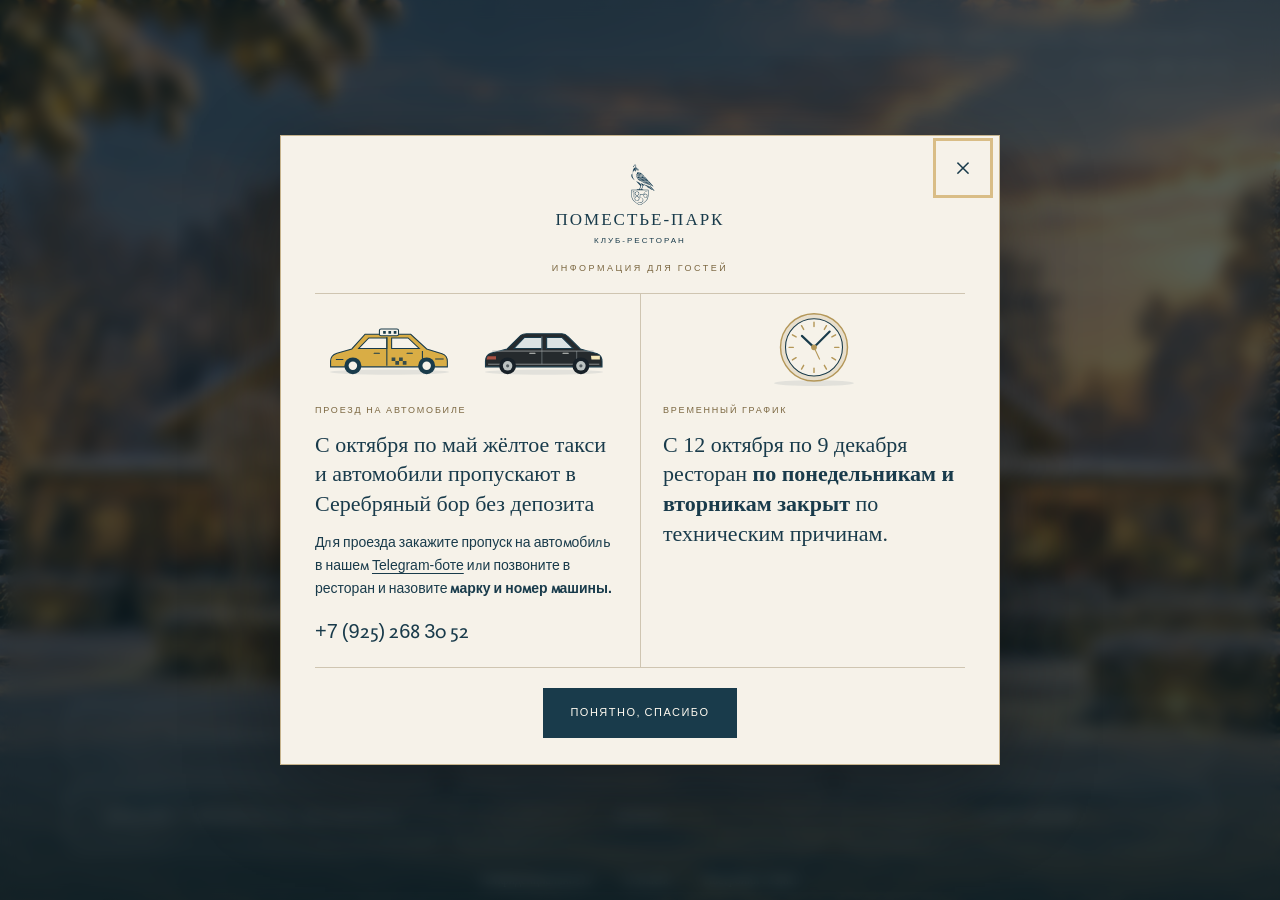
==== commit 97983a13: "Поставить праздничную эмблему над названием на главной" ====
--- a/index.html
+++ b/index.html
@@ -90,7 +90,7 @@
 .header-contacts .header-contact-link:hover{background:#ffffff18;text-decoration:none}
 .on-map .header-contacts .header-contact-link{border-color:#193b4b40;box-shadow:inset 0 1px 0 #ffffffcc,0 4px 12px #193b4b0d}
 @media(max-width:600px){.header-contacts .header-contact-link{font-size:10px;min-height:32px;padding:7px 16px}.back-home{top:124px}.inner-page .map-scene{padding-top:170px}}
-</style><link rel="stylesheet" href="privacy.css?v=20261104-metrika2"></head><body><main class="experience seasonal-home is-winter" aria-label="Поместье-Парк"><img class="season-photo is-current" src="season-winter.png" alt="Поместье-Парк зимой" aria-hidden="false" fetchpriority="high"><img class="season-photo" src="season-spring.png" alt="Поместье-Парк весной" aria-hidden="true"><img class="season-photo" src="season-summer.png" alt="Поместье-Парк летом" aria-hidden="true"><img class="season-photo" src="season-autumn.png" alt="Поместье-Парк осенью" aria-hidden="true"><div class="shade"></div><div class="winter-snow" aria-hidden="true"><i style="--x:18.26%;--size:4.8px;--fall:20.1s;--delay:-20.07s;--drift:-16px;--alpha:0.33"></i><i style="--x:99.87%;--size:4.7px;--fall:18.5s;--delay:-14.92s;--drift:7px;--alpha:0.61"></i><i style="--x:86.58%;--size:5.1px;--fall:15.3s;--delay:-15.12s;--drift:-36px;--alpha:0.26"></i><i style="--x:84.52%;--size:2.7px;--fall:15.9s;--delay:-10.84s;--drift:62px;--alpha:0.73"></i><i style="--x:84.33%;--size:2.3px;--fall:19.1s;--delay:-3.01s;--drift:18px;--alpha:0.73"></i><i style="--x:66.08%;--size:2.3px;--fall:17.8s;--delay:-0.59s;--drift:-11px;--alpha:0.41"></i><i style="--x:9.69%;--size:5.6px;--fall:10.8s;--delay:-7.18s;--drift:-26px;--alpha:0.66"></i><i style="--x:26.64%;--size:6.0px;--fall:20.3s;--delay:-15.08s;--drift:-15px;--alpha:0.30"></i><i style="--x:14.31%;--size:4.0px;--fall:11.9s;--delay:-5.71s;--drift:-32px;--alpha:0.49"></i><i style="--x:22.57%;--size:3.0px;--fall:16.1s;--delay:-12.82s;--drift:-44px;--alpha:0.57"></i><i style="--x:64.87%;--size:3.0px;--fall:17.7s;--delay:-6.93s;--drift:13px;--alpha:0.45"></i><i style="--x:25.05%;--size:3.9px;--fall:20.0s;--delay:-3.71s;--drift:46px;--alpha:0.42"></i><i style="--x:3.38%;--size:5.5px;--fall:20.9s;--delay:-18.20s;--drift:15px;--alpha:0.47"></i><i style="--x:8.15%;--size:5.1px;--fall:11.1s;--delay:-3.64s;--drift:39px;--alpha:0.66"></i><i style="--x:40.96%;--size:4.2px;--fall:16.9s;--delay:-6.70s;--drift:-9px;--alpha:0.39"></i><i style="--x:74.46%;--size:3.5px;--fall:11.7s;--delay:-0.74s;--drift:-61px;--alpha:0.71"></i><i style="--x:64.57%;--size:5.7px;--fall:10.2s;--delay:-4.08s;--drift:35px;--alpha:0.70"></i><i style="--x:76.02%;--size:3.1px;--fall:14.6s;--delay:-4.65s;--drift:-63px;--alpha:0.45"></i><i style="--x:6.81%;--size:2.1px;--fall:15.6s;--delay:-12.24s;--drift:-33px;--alpha:0.51"></i><i style="--x:44.57%;--size:5.6px;--fall:12.6s;--delay:-2.21s;--drift:-53px;--alpha:0.31"></i><i style="--x:2.37%;--size:2.3px;--fall:12.8s;--delay:-12.39s;--drift:60px;--alpha:0.27"></i><i style="--x:10.38%;--size:5.6px;--fall:19.5s;--delay:-3.57s;--drift:-29px;--alpha:0.64"></i><i style="--x:52.26%;--size:5.1px;--fall:17.2s;--delay:-8.97s;--drift:13px;--alpha:0.38"></i><i style="--x:64.84%;--size:4.6px;--fall:15.4s;--delay:-6.33s;--drift:-26px;--alpha:0.42"></i><i style="--x:13.16%;--size:2.8px;--fall:11.8s;--delay:-11.42s;--drift:7px;--alpha:0.73"></i><i style="--x:13.52%;--size:5.4px;--fall:17.7s;--delay:-1.77s;--drift:-5px;--alpha:0.71"></i><i style="--x:37.65%;--size:3.8px;--fall:12.3s;--delay:-7.68s;--drift:56px;--alpha:0.54"></i><i style="--x:87.22%;--size:6.0px;--fall:15.5s;--delay:-13.37s;--drift:-21px;--alpha:0.33"></i><i style="--x:1.26%;--size:2.8px;--fall:19.9s;--delay:-5.49s;--drift:56px;--alpha:0.59"></i><i style="--x:32.90%;--size:5.0px;--fall:12.9s;--delay:-3.06s;--drift:56px;--alpha:0.53"></i><i style="--x:63.26%;--size:5.8px;--fall:12.9s;--delay:-7.34s;--drift:-9px;--alpha:0.43"></i><i style="--x:95.27%;--size:2.9px;--fall:19.8s;--delay:-10.07s;--drift:20px;--alpha:0.29"></i><i style="--x:45.22%;--size:3.4px;--fall:20.1s;--delay:-19.31s;--drift:55px;--alpha:0.53"></i><i style="--x:51.90%;--size:3.0px;--fall:11.3s;--delay:-10.93s;--drift:12px;--alpha:0.57"></i><i style="--x:65.89%;--size:4.2px;--fall:10.8s;--delay:-10.58s;--drift:-11px;--alpha:0.43"></i><i style="--x:51.99%;--size:5.8px;--fall:17.7s;--delay:-3.78s;--drift:-1px;--alpha:0.56"></i><i style="--x:51.95%;--size:4.8px;--fall:11.9s;--delay:-5.33s;--drift:-24px;--alpha:0.39"></i><i style="--x:1.61%;--size:4.3px;--fall:14.6s;--delay:-12.34s;--drift:-4px;--alpha:0.49"></i><i style="--x:48.57%;--size:2.0px;--fall:16.1s;--delay:-15.45s;--drift:59px;--alpha:0.32"></i><i style="--x:60.15%;--size:4.1px;--fall:12.8s;--delay:-12.13s;--drift:-37px;--alpha:0.42"></i><i style="--x:98.36%;--size:4.9px;--fall:17.9s;--delay:-4.09s;--drift:-14px;--alpha:0.42"></i><i style="--x:75.17%;--size:4.4px;--fall:12.8s;--delay:-12.32s;--drift:32px;--alpha:0.53"></i></div><div class="season-effect petals" aria-hidden="true"><i class="season-particle tone-0" style="--x:48.99%;--y:50.31%;--size:16.8px;--duration:15.74s;--delay:-12.78s;--drift:-75px;--turn:528deg;--flutter:0.39s;--tone:0"><b></b></i><i class="season-particle tone-1" style="--x:3.34%;--y:48.29%;--size:15.7px;--duration:23.16s;--delay:-4.58s;--drift:126px;--turn:610deg;--flutter:0.35s;--tone:1"><b></b></i><i class="season-particle tone-2" style="--x:62.79%;--y:68.57%;--size:15.2px;--duration:19.78s;--delay:-1.72s;--drift:-68px;--turn:608deg;--flutter:0.30s;--tone:2"><b></b></i><i class="season-particle tone-0" style="--x:30.34%;--y:52.33%;--size:13.5px;--duration:18.29s;--delay:-13.08s;--drift:65px;--turn:393deg;--flutter:0.43s;--tone:0"><b></b></i><i class="season-particle tone-1" style="--x:90.66%;--y:59.72%;--size:9.2px;--duration:21.76s;--delay:-6.50s;--drift:-35px;--turn:332deg;--flutter:0.32s;--tone:1"><b></b></i><i class="season-particle tone-2" style="--x:35.62%;--y:60.80%;--size:13.8px;--duration:23.67s;--delay:-16.53s;--drift:12px;--turn:193deg;--flutter:0.44s;--tone:2"><b></b></i><i class="season-particle tone-0" style="--x:41.31%;--y:20.15%;--size:11.8px;--duration:21.94s;--delay:-12.31s;--drift:-60px;--turn:523deg;--flutter:0.58s;--tone:0"><b></b></i><i class="season-particle tone-1" style="--x:87.33%;--y:45.64%;--size:9.2px;--duration:15.12s;--delay:-7.87s;--drift:29px;--turn:439deg;--flutter:0.47s;--tone:1"><b></b></i><i class="season-particle tone-2" style="--x:7.51%;--y:44.86%;--size:12.6px;--duration:24.08s;--delay:-9.08s;--drift:153px;--turn:203deg;--flutter:0.54s;--tone:2"><b></b></i><i class="season-particle tone-0" style="--x:50.52%;--y:41.99%;--size:16.9px;--duration:21.51s;--delay:-17.53s;--drift:98px;--turn:222deg;--flutter:0.32s;--tone:0"><b></b></i><i class="season-particle tone-1" style="--x:34.00%;--y:30.52%;--size:14.4px;--duration:19.32s;--delay:-9.70s;--drift:17px;--turn:634deg;--flutter:0.64s;--tone:1"><b></b></i><i class="season-particle tone-2" style="--x:19.63%;--y:47.62%;--size:15.0px;--duration:22.19s;--delay:-18.68s;--drift:40px;--turn:646deg;--flutter:0.35s;--tone:2"><b></b></i><i class="season-particle tone-0" style="--x:8.70%;--y:68.44%;--size:11.7px;--duration:16.98s;--delay:-8.28s;--drift:-89px;--turn:462deg;--flutter:0.62s;--tone:0"><b></b></i><i class="season-particle tone-1" style="--x:91.41%;--y:68.11%;--size:12.1px;--duration:16.21s;--delay:-7.85s;--drift:-13px;--turn:298deg;--flutter:0.34s;--tone:1"><b></b></i><i class="season-particle tone-2" style="--x:69.37%;--y:61.79%;--size:11.0px;--duration:22.36s;--delay:-11.18s;--drift:-129px;--turn:496deg;--flutter:0.60s;--tone:2"><b></b></i><i class="season-particle tone-0" style="--x:79.28%;--y:28.61%;--size:9.3px;--duration:16.21s;--delay:-11.36s;--drift:-17px;--turn:400deg;--flutter:0.63s;--tone:0"><b></b></i><i class="season-particle tone-1" style="--x:99.61%;--y:45.94%;--size:12.1px;--duration:22.33s;--delay:-0.55s;--drift:-54px;--turn:408deg;--flutter:0.61s;--tone:1"><b></b></i><i class="season-particle tone-2" style="--x:13.72%;--y:64.20%;--size:16.1px;--duration:15.80s;--delay:-15.40s;--drift:-135px;--turn:605deg;--flutter:0.53s;--tone:2"><b></b></i><i class="season-particle tone-0" style="--x:36.27%;--y:26.55%;--size:10.9px;--duration:22.58s;--delay:-0.61s;--drift:58px;--turn:575deg;--flutter:0.48s;--tone:0"><b></b></i><i class="season-particle tone-1" style="--x:39.23%;--y:23.22%;--size:15.7px;--duration:22.32s;--delay:-4.71s;--drift:127px;--turn:442deg;--flutter:0.48s;--tone:1"><b></b></i><i class="season-particle tone-2" style="--x:35.58%;--y:65.92%;--size:10.7px;--duration:25.85s;--delay:-20.58s;--drift:-11px;--turn:606deg;--flutter:0.60s;--tone:2"><b></b></i><i class="season-particle tone-0" style="--x:86.16%;--y:77.24%;--size:10.6px;--duration:19.23s;--delay:-6.49s;--drift:-146px;--turn:406deg;--flutter:0.61s;--tone:0"><b></b></i><i class="season-particle tone-1" style="--x:63.97%;--y:49.88%;--size:16.4px;--duration:23.70s;--delay:-21.70s;--drift:-101px;--turn:228deg;--flutter:0.32s;--tone:1"><b></b></i><i class="season-particle tone-2" style="--x:95.89%;--y:32.74%;--size:15.1px;--duration:16.60s;--delay:-11.94s;--drift:21px;--turn:585deg;--flutter:0.62s;--tone:2"><b></b></i><i class="season-particle tone-0" style="--x:83.70%;--y:78.34%;--size:13.0px;--duration:24.01s;--delay:-0.95s;--drift:-17px;--turn:192deg;--flutter:0.50s;--tone:0"><b></b></i><i class="season-particle tone-1" style="--x:94.16%;--y:37.86%;--size:14.6px;--duration:14.40s;--delay:-1.02s;--drift:120px;--turn:519deg;--flutter:0.59s;--tone:1"><b></b></i><i class="season-particle tone-2" style="--x:67.70%;--y:60.75%;--size:12.6px;--duration:19.97s;--delay:-6.50s;--drift:-62px;--turn:185deg;--flutter:0.33s;--tone:2"><b></b></i></div><div class="season-effect leaves" aria-hidden="true"><i class="season-particle tone-0" style="--x:19.83%;--y:43.42%;--size:10.5px;--duration:18.69s;--delay:-14.57s;--drift:99px;--turn:554deg;--flutter:0.50s;--tone:0"><b></b></i><i class="season-particle tone-1" style="--x:74.75%;--y:21.06%;--size:16.1px;--duration:23.25s;--delay:-19.15s;--drift:54px;--turn:627deg;--flutter:0.43s;--tone:1"><b></b></i><i class="season-particle tone-2" style="--x:46.27%;--y:31.89%;--size:11.8px;--duration:20.51s;--delay:-12.85s;--drift:82px;--turn:521deg;--flutter:0.36s;--tone:2"><b></b></i><i class="season-particle tone-0" style="--x:45.64%;--y:65.78%;--size:16.1px;--duration:18.45s;--delay:-6.40s;--drift:62px;--turn:325deg;--flutter:0.42s;--tone:0"><b></b></i><i class="season-particle tone-1" style="--x:92.77%;--y:78.60%;--size:12.8px;--duration:14.86s;--delay:-6.94s;--drift:20px;--turn:445deg;--flutter:0.59s;--tone:1"><b></b></i><i class="season-particle tone-2" style="--x:45.17%;--y:58.25%;--size:12.8px;--duration:16.97s;--delay:-4.79s;--drift:77px;--turn:236deg;--flutter:0.35s;--tone:2"><b></b></i><i class="season-particle tone-0" style="--x:37.80%;--y:62.30%;--size:14.7px;--duration:25.64s;--delay:-25.57s;--drift:-127px;--turn:288deg;--flutter:0.47s;--tone:0"><b></b></i><i class="season-particle tone-1" style="--x:73.94%;--y:60.78%;--size:14.8px;--duration:20.21s;--delay:-19.75s;--drift:-94px;--turn:477deg;--flutter:0.49s;--tone:1"><b></b></i><i class="season-particle tone-2" style="--x:10.87%;--y:71.32%;--size:13.3px;--duration:14.99s;--delay:-1.76s;--drift:-120px;--turn:182deg;--flutter:0.48s;--tone:2"><b></b></i><i class="season-particle tone-0" style="--x:43.46%;--y:42.30%;--size:10.5px;--duration:23.94s;--delay:-3.77s;--drift:16px;--turn:266deg;--flutter:0.59s;--tone:0"><b></b></i><i class="season-particle tone-1" style="--x:85.35%;--y:70.65%;--size:12.1px;--duration:22.58s;--delay:-9.95s;--drift:-100px;--turn:379deg;--flutter:0.33s;--tone:1"><b></b></i><i class="season-particle tone-2" style="--x:52.10%;--y:36.97%;--size:10.0px;--duration:22.48s;--delay:-4.48s;--drift:-33px;--turn:473deg;--flutter:0.54s;--tone:2"><b></b></i><i class="season-particle tone-0" style="--x:58.40%;--y:30.22%;--size:9.8px;--duration:22.20s;--delay:-1.30s;--drift:127px;--turn:299deg;--flutter:0.63s;--tone:0"><b></b></i><i class="season-particle tone-1" style="--x:65.05%;--y:50.59%;--size:11.8px;--duration:21.52s;--delay:-9.51s;--drift:-130px;--turn:453deg;--flutter:0.57s;--tone:1"><b></b></i><i class="season-particle tone-2" style="--x:36.15%;--y:71.22%;--size:11.4px;--duration:25.15s;--delay:-10.80s;--drift:-127px;--turn:330deg;--flutter:0.45s;--tone:2"><b></b></i><i class="season-particle tone-0" style="--x:61.61%;--y:36.86%;--size:14.7px;--duration:22.43s;--delay:-5.35s;--drift:94px;--turn:650deg;--flutter:0.61s;--tone:0"><b></b></i><i class="season-particle tone-1" style="--x:36.55%;--y:60.11%;--size:14.3px;--duration:23.00s;--delay:-2.94s;--drift:115px;--turn:442deg;--flutter:0.34s;--tone:1"><b></b></i><i class="season-particle tone-2" style="--x:15.97%;--y:55.95%;--size:12.8px;--duration:18.58s;--delay:-11.33s;--drift:117px;--turn:319deg;--flutter:0.35s;--tone:2"><b></b></i><i class="season-particle tone-0" style="--x:37.73%;--y:60.33%;--size:10.3px;--duration:22.83s;--delay:-22.18s;--drift:68px;--turn:238deg;--flutter:0.49s;--tone:0"><b></b></i><i class="season-particle tone-1" style="--x:59.38%;--y:75.63%;--size:10.7px;--duration:22.43s;--delay:-18.00s;--drift:-145px;--turn:629deg;--flutter:0.32s;--tone:1"><b></b></i></div><div class="season-effect fireflies" aria-hidden="true"><i style="--x:34.14%;--y:82.98%;--size:2.0px;--duration:13.88s;--delay:-13.15s;--drift:24.0px;--rise:-21.3px;--glow:3.60s"><b></b></i><i style="--x:9.93%;--y:70.62%;--size:2.0px;--duration:11.84s;--delay:-5.85s;--drift:15.1px;--rise:-12.3px;--glow:4.05s"><b></b></i><i style="--x:20.01%;--y:75.08%;--size:2.1px;--duration:11.54s;--delay:-3.04s;--drift:-16.9px;--rise:-10.0px;--glow:4.31s"><b></b></i><i style="--x:90.15%;--y:93.43%;--size:3.2px;--duration:8.75s;--delay:-2.36s;--drift:-12.2px;--rise:-12.7px;--glow:4.54s"><b></b></i><i style="--x:31.81%;--y:65.51%;--size:2.6px;--duration:9.75s;--delay:-1.11s;--drift:-12.0px;--rise:-20.7px;--glow:4.25s"><b></b></i><i style="--x:49.45%;--y:81.40%;--size:3.5px;--duration:9.06s;--delay:-1.52s;--drift:-9.4px;--rise:-22.1px;--glow:4.73s"><b></b></i><i style="--x:47.86%;--y:74.31%;--size:2.2px;--duration:12.26s;--delay:-9.98s;--drift:5.9px;--rise:-13.3px;--glow:5.56s"><b></b></i><i style="--x:8.16%;--y:70.47%;--size:2.8px;--duration:11.91s;--delay:-8.07s;--drift:0.2px;--rise:-20.5px;--glow:3.73s"><b></b></i><i style="--x:83.66%;--y:93.50%;--size:2.9px;--duration:10.27s;--delay:-2.05s;--drift:4.9px;--rise:-22.2px;--glow:4.88s"><b></b></i><i style="--x:30.06%;--y:78.55%;--size:3.6px;--duration:9.18s;--delay:-8.56s;--drift:-8.7px;--rise:-17.3px;--glow:5.60s"><b></b></i><i style="--x:49.32%;--y:92.97%;--size:2.7px;--duration:10.18s;--delay:-10.32s;--drift:0.1px;--rise:-13.9px;--glow:3.87s"><b></b></i><i style="--x:6.22%;--y:77.25%;--size:2.1px;--duration:8.74s;--delay:-9.57s;--drift:9.1px;--rise:-9.6px;--glow:5.04s"><b></b></i><i style="--x:54.98%;--y:74.99%;--size:2.9px;--duration:9.02s;--delay:-1.64s;--drift:1.7px;--rise:-14.6px;--glow:3.92s"><b></b></i><i style="--x:71.57%;--y:80.37%;--size:2.6px;--duration:12.96s;--delay:-0.35s;--drift:-11.1px;--rise:-20.2px;--glow:5.02s"><b></b></i><i style="--x:27.74%;--y:93.49%;--size:2.2px;--duration:10.15s;--delay:-7.52s;--drift:11.7px;--rise:-21.4px;--glow:3.49s"><b></b></i><i style="--x:71.97%;--y:87.83%;--size:3.0px;--duration:13.32s;--delay:-6.32s;--drift:-2.4px;--rise:-17.0px;--glow:3.38s"><b></b></i><i style="--x:79.51%;--y:66.79%;--size:2.1px;--duration:13.37s;--delay:-7.23s;--drift:-17.0px;--rise:-10.0px;--glow:3.57s"><b></b></i><i style="--x:45.80%;--y:65.42%;--size:2.3px;--duration:10.37s;--delay:-11.21s;--drift:-17.8px;--rise:-12.3px;--glow:4.93s"><b></b></i><i style="--x:65.54%;--y:92.99%;--size:2.9px;--duration:7.03s;--delay:-0.90s;--drift:17.8px;--rise:-24.0px;--glow:3.82s"><b></b></i></div><div class="signature"><img src="bird.svg" alt="" class="bird"><h1>ПОМЕСТЬЕ-ПАРК</h1><p>КЛУБ-РЕСТОРАН</p></div><nav class="home-actions" aria-label="Разделы сайта"><a href="booking.html">ЗАБРОНИРОВАТЬ СТОЛ</a><a href="events.html">БАНКЕТ</a><a href="menu.html">МЕНЮ / ДОСТАВКА</a><a href="deposit.html">ДЕПОЗИТ — ПРОПУСК НА АВТОМОБИЛЬ</a><a href="venues.html">АФИША</a><a href="about.html">О РЕСТОРАНЕ</a></nav></main><a class="brand" href="index.html" aria-label="На главную"><img src="logo.svg" alt="Поместье-Парк"></a><div class="header-contacts"><a href="contacts.html">Москва, Серебряный бор, Таманская улица 46 с 1</a><a class="header-phone" href="contacts.html">+7 (925) 268 30 52</a><a class="header-contact-link" href="contacts.html">КОНТАКТЫ</a></div><dialog id="guest-notice" class="guest-notice" aria-label="Информация для гостей">
+</style><link rel="stylesheet" href="privacy.css?v=20261104-metrika2"></head><body><main class="experience seasonal-home is-winter" aria-label="Поместье-Парк"><img class="season-photo is-current" src="season-winter.png" alt="Поместье-Парк зимой" aria-hidden="false" fetchpriority="high"><img class="season-photo" src="season-spring.png" alt="Поместье-Парк весной" aria-hidden="true"><img class="season-photo" src="season-summer.png" alt="Поместье-Парк летом" aria-hidden="true"><img class="season-photo" src="season-autumn.png" alt="Поместье-Парк осенью" aria-hidden="true"><div class="shade"></div><div class="winter-snow" aria-hidden="true"><i style="--x:18.26%;--size:4.8px;--fall:20.1s;--delay:-20.07s;--drift:-16px;--alpha:0.33"></i><i style="--x:99.87%;--size:4.7px;--fall:18.5s;--delay:-14.92s;--drift:7px;--alpha:0.61"></i><i style="--x:86.58%;--size:5.1px;--fall:15.3s;--delay:-15.12s;--drift:-36px;--alpha:0.26"></i><i style="--x:84.52%;--size:2.7px;--fall:15.9s;--delay:-10.84s;--drift:62px;--alpha:0.73"></i><i style="--x:84.33%;--size:2.3px;--fall:19.1s;--delay:-3.01s;--drift:18px;--alpha:0.73"></i><i style="--x:66.08%;--size:2.3px;--fall:17.8s;--delay:-0.59s;--drift:-11px;--alpha:0.41"></i><i style="--x:9.69%;--size:5.6px;--fall:10.8s;--delay:-7.18s;--drift:-26px;--alpha:0.66"></i><i style="--x:26.64%;--size:6.0px;--fall:20.3s;--delay:-15.08s;--drift:-15px;--alpha:0.30"></i><i style="--x:14.31%;--size:4.0px;--fall:11.9s;--delay:-5.71s;--drift:-32px;--alpha:0.49"></i><i style="--x:22.57%;--size:3.0px;--fall:16.1s;--delay:-12.82s;--drift:-44px;--alpha:0.57"></i><i style="--x:64.87%;--size:3.0px;--fall:17.7s;--delay:-6.93s;--drift:13px;--alpha:0.45"></i><i style="--x:25.05%;--size:3.9px;--fall:20.0s;--delay:-3.71s;--drift:46px;--alpha:0.42"></i><i style="--x:3.38%;--size:5.5px;--fall:20.9s;--delay:-18.20s;--drift:15px;--alpha:0.47"></i><i style="--x:8.15%;--size:5.1px;--fall:11.1s;--delay:-3.64s;--drift:39px;--alpha:0.66"></i><i style="--x:40.96%;--size:4.2px;--fall:16.9s;--delay:-6.70s;--drift:-9px;--alpha:0.39"></i><i style="--x:74.46%;--size:3.5px;--fall:11.7s;--delay:-0.74s;--drift:-61px;--alpha:0.71"></i><i style="--x:64.57%;--size:5.7px;--fall:10.2s;--delay:-4.08s;--drift:35px;--alpha:0.70"></i><i style="--x:76.02%;--size:3.1px;--fall:14.6s;--delay:-4.65s;--drift:-63px;--alpha:0.45"></i><i style="--x:6.81%;--size:2.1px;--fall:15.6s;--delay:-12.24s;--drift:-33px;--alpha:0.51"></i><i style="--x:44.57%;--size:5.6px;--fall:12.6s;--delay:-2.21s;--drift:-53px;--alpha:0.31"></i><i style="--x:2.37%;--size:2.3px;--fall:12.8s;--delay:-12.39s;--drift:60px;--alpha:0.27"></i><i style="--x:10.38%;--size:5.6px;--fall:19.5s;--delay:-3.57s;--drift:-29px;--alpha:0.64"></i><i style="--x:52.26%;--size:5.1px;--fall:17.2s;--delay:-8.97s;--drift:13px;--alpha:0.38"></i><i style="--x:64.84%;--size:4.6px;--fall:15.4s;--delay:-6.33s;--drift:-26px;--alpha:0.42"></i><i style="--x:13.16%;--size:2.8px;--fall:11.8s;--delay:-11.42s;--drift:7px;--alpha:0.73"></i><i style="--x:13.52%;--size:5.4px;--fall:17.7s;--delay:-1.77s;--drift:-5px;--alpha:0.71"></i><i style="--x:37.65%;--size:3.8px;--fall:12.3s;--delay:-7.68s;--drift:56px;--alpha:0.54"></i><i style="--x:87.22%;--size:6.0px;--fall:15.5s;--delay:-13.37s;--drift:-21px;--alpha:0.33"></i><i style="--x:1.26%;--size:2.8px;--fall:19.9s;--delay:-5.49s;--drift:56px;--alpha:0.59"></i><i style="--x:32.90%;--size:5.0px;--fall:12.9s;--delay:-3.06s;--drift:56px;--alpha:0.53"></i><i style="--x:63.26%;--size:5.8px;--fall:12.9s;--delay:-7.34s;--drift:-9px;--alpha:0.43"></i><i style="--x:95.27%;--size:2.9px;--fall:19.8s;--delay:-10.07s;--drift:20px;--alpha:0.29"></i><i style="--x:45.22%;--size:3.4px;--fall:20.1s;--delay:-19.31s;--drift:55px;--alpha:0.53"></i><i style="--x:51.90%;--size:3.0px;--fall:11.3s;--delay:-10.93s;--drift:12px;--alpha:0.57"></i><i style="--x:65.89%;--size:4.2px;--fall:10.8s;--delay:-10.58s;--drift:-11px;--alpha:0.43"></i><i style="--x:51.99%;--size:5.8px;--fall:17.7s;--delay:-3.78s;--drift:-1px;--alpha:0.56"></i><i style="--x:51.95%;--size:4.8px;--fall:11.9s;--delay:-5.33s;--drift:-24px;--alpha:0.39"></i><i style="--x:1.61%;--size:4.3px;--fall:14.6s;--delay:-12.34s;--drift:-4px;--alpha:0.49"></i><i style="--x:48.57%;--size:2.0px;--fall:16.1s;--delay:-15.45s;--drift:59px;--alpha:0.32"></i><i style="--x:60.15%;--size:4.1px;--fall:12.8s;--delay:-12.13s;--drift:-37px;--alpha:0.42"></i><i style="--x:98.36%;--size:4.9px;--fall:17.9s;--delay:-4.09s;--drift:-14px;--alpha:0.42"></i><i style="--x:75.17%;--size:4.4px;--fall:12.8s;--delay:-12.32s;--drift:32px;--alpha:0.53"></i></div><div class="season-effect petals" aria-hidden="true"><i class="season-particle tone-0" style="--x:48.99%;--y:50.31%;--size:16.8px;--duration:15.74s;--delay:-12.78s;--drift:-75px;--turn:528deg;--flutter:0.39s;--tone:0"><b></b></i><i class="season-particle tone-1" style="--x:3.34%;--y:48.29%;--size:15.7px;--duration:23.16s;--delay:-4.58s;--drift:126px;--turn:610deg;--flutter:0.35s;--tone:1"><b></b></i><i class="season-particle tone-2" style="--x:62.79%;--y:68.57%;--size:15.2px;--duration:19.78s;--delay:-1.72s;--drift:-68px;--turn:608deg;--flutter:0.30s;--tone:2"><b></b></i><i class="season-particle tone-0" style="--x:30.34%;--y:52.33%;--size:13.5px;--duration:18.29s;--delay:-13.08s;--drift:65px;--turn:393deg;--flutter:0.43s;--tone:0"><b></b></i><i class="season-particle tone-1" style="--x:90.66%;--y:59.72%;--size:9.2px;--duration:21.76s;--delay:-6.50s;--drift:-35px;--turn:332deg;--flutter:0.32s;--tone:1"><b></b></i><i class="season-particle tone-2" style="--x:35.62%;--y:60.80%;--size:13.8px;--duration:23.67s;--delay:-16.53s;--drift:12px;--turn:193deg;--flutter:0.44s;--tone:2"><b></b></i><i class="season-particle tone-0" style="--x:41.31%;--y:20.15%;--size:11.8px;--duration:21.94s;--delay:-12.31s;--drift:-60px;--turn:523deg;--flutter:0.58s;--tone:0"><b></b></i><i class="season-particle tone-1" style="--x:87.33%;--y:45.64%;--size:9.2px;--duration:15.12s;--delay:-7.87s;--drift:29px;--turn:439deg;--flutter:0.47s;--tone:1"><b></b></i><i class="season-particle tone-2" style="--x:7.51%;--y:44.86%;--size:12.6px;--duration:24.08s;--delay:-9.08s;--drift:153px;--turn:203deg;--flutter:0.54s;--tone:2"><b></b></i><i class="season-particle tone-0" style="--x:50.52%;--y:41.99%;--size:16.9px;--duration:21.51s;--delay:-17.53s;--drift:98px;--turn:222deg;--flutter:0.32s;--tone:0"><b></b></i><i class="season-particle tone-1" style="--x:34.00%;--y:30.52%;--size:14.4px;--duration:19.32s;--delay:-9.70s;--drift:17px;--turn:634deg;--flutter:0.64s;--tone:1"><b></b></i><i class="season-particle tone-2" style="--x:19.63%;--y:47.62%;--size:15.0px;--duration:22.19s;--delay:-18.68s;--drift:40px;--turn:646deg;--flutter:0.35s;--tone:2"><b></b></i><i class="season-particle tone-0" style="--x:8.70%;--y:68.44%;--size:11.7px;--duration:16.98s;--delay:-8.28s;--drift:-89px;--turn:462deg;--flutter:0.62s;--tone:0"><b></b></i><i class="season-particle tone-1" style="--x:91.41%;--y:68.11%;--size:12.1px;--duration:16.21s;--delay:-7.85s;--drift:-13px;--turn:298deg;--flutter:0.34s;--tone:1"><b></b></i><i class="season-particle tone-2" style="--x:69.37%;--y:61.79%;--size:11.0px;--duration:22.36s;--delay:-11.18s;--drift:-129px;--turn:496deg;--flutter:0.60s;--tone:2"><b></b></i><i class="season-particle tone-0" style="--x:79.28%;--y:28.61%;--size:9.3px;--duration:16.21s;--delay:-11.36s;--drift:-17px;--turn:400deg;--flutter:0.63s;--tone:0"><b></b></i><i class="season-particle tone-1" style="--x:99.61%;--y:45.94%;--size:12.1px;--duration:22.33s;--delay:-0.55s;--drift:-54px;--turn:408deg;--flutter:0.61s;--tone:1"><b></b></i><i class="season-particle tone-2" style="--x:13.72%;--y:64.20%;--size:16.1px;--duration:15.80s;--delay:-15.40s;--drift:-135px;--turn:605deg;--flutter:0.53s;--tone:2"><b></b></i><i class="season-particle tone-0" style="--x:36.27%;--y:26.55%;--size:10.9px;--duration:22.58s;--delay:-0.61s;--drift:58px;--turn:575deg;--flutter:0.48s;--tone:0"><b></b></i><i class="season-particle tone-1" style="--x:39.23%;--y:23.22%;--size:15.7px;--duration:22.32s;--delay:-4.71s;--drift:127px;--turn:442deg;--flutter:0.48s;--tone:1"><b></b></i><i class="season-particle tone-2" style="--x:35.58%;--y:65.92%;--size:10.7px;--duration:25.85s;--delay:-20.58s;--drift:-11px;--turn:606deg;--flutter:0.60s;--tone:2"><b></b></i><i class="season-particle tone-0" style="--x:86.16%;--y:77.24%;--size:10.6px;--duration:19.23s;--delay:-6.49s;--drift:-146px;--turn:406deg;--flutter:0.61s;--tone:0"><b></b></i><i class="season-particle tone-1" style="--x:63.97%;--y:49.88%;--size:16.4px;--duration:23.70s;--delay:-21.70s;--drift:-101px;--turn:228deg;--flutter:0.32s;--tone:1"><b></b></i><i class="season-particle tone-2" style="--x:95.89%;--y:32.74%;--size:15.1px;--duration:16.60s;--delay:-11.94s;--drift:21px;--turn:585deg;--flutter:0.62s;--tone:2"><b></b></i><i class="season-particle tone-0" style="--x:83.70%;--y:78.34%;--size:13.0px;--duration:24.01s;--delay:-0.95s;--drift:-17px;--turn:192deg;--flutter:0.50s;--tone:0"><b></b></i><i class="season-particle tone-1" style="--x:94.16%;--y:37.86%;--size:14.6px;--duration:14.40s;--delay:-1.02s;--drift:120px;--turn:519deg;--flutter:0.59s;--tone:1"><b></b></i><i class="season-particle tone-2" style="--x:67.70%;--y:60.75%;--size:12.6px;--duration:19.97s;--delay:-6.50s;--drift:-62px;--turn:185deg;--flutter:0.33s;--tone:2"><b></b></i></div><div class="season-effect leaves" aria-hidden="true"><i class="season-particle tone-0" style="--x:19.83%;--y:43.42%;--size:10.5px;--duration:18.69s;--delay:-14.57s;--drift:99px;--turn:554deg;--flutter:0.50s;--tone:0"><b></b></i><i class="season-particle tone-1" style="--x:74.75%;--y:21.06%;--size:16.1px;--duration:23.25s;--delay:-19.15s;--drift:54px;--turn:627deg;--flutter:0.43s;--tone:1"><b></b></i><i class="season-particle tone-2" style="--x:46.27%;--y:31.89%;--size:11.8px;--duration:20.51s;--delay:-12.85s;--drift:82px;--turn:521deg;--flutter:0.36s;--tone:2"><b></b></i><i class="season-particle tone-0" style="--x:45.64%;--y:65.78%;--size:16.1px;--duration:18.45s;--delay:-6.40s;--drift:62px;--turn:325deg;--flutter:0.42s;--tone:0"><b></b></i><i class="season-particle tone-1" style="--x:92.77%;--y:78.60%;--size:12.8px;--duration:14.86s;--delay:-6.94s;--drift:20px;--turn:445deg;--flutter:0.59s;--tone:1"><b></b></i><i class="season-particle tone-2" style="--x:45.17%;--y:58.25%;--size:12.8px;--duration:16.97s;--delay:-4.79s;--drift:77px;--turn:236deg;--flutter:0.35s;--tone:2"><b></b></i><i class="season-particle tone-0" style="--x:37.80%;--y:62.30%;--size:14.7px;--duration:25.64s;--delay:-25.57s;--drift:-127px;--turn:288deg;--flutter:0.47s;--tone:0"><b></b></i><i class="season-particle tone-1" style="--x:73.94%;--y:60.78%;--size:14.8px;--duration:20.21s;--delay:-19.75s;--drift:-94px;--turn:477deg;--flutter:0.49s;--tone:1"><b></b></i><i class="season-particle tone-2" style="--x:10.87%;--y:71.32%;--size:13.3px;--duration:14.99s;--delay:-1.76s;--drift:-120px;--turn:182deg;--flutter:0.48s;--tone:2"><b></b></i><i class="season-particle tone-0" style="--x:43.46%;--y:42.30%;--size:10.5px;--duration:23.94s;--delay:-3.77s;--drift:16px;--turn:266deg;--flutter:0.59s;--tone:0"><b></b></i><i class="season-particle tone-1" style="--x:85.35%;--y:70.65%;--size:12.1px;--duration:22.58s;--delay:-9.95s;--drift:-100px;--turn:379deg;--flutter:0.33s;--tone:1"><b></b></i><i class="season-particle tone-2" style="--x:52.10%;--y:36.97%;--size:10.0px;--duration:22.48s;--delay:-4.48s;--drift:-33px;--turn:473deg;--flutter:0.54s;--tone:2"><b></b></i><i class="season-particle tone-0" style="--x:58.40%;--y:30.22%;--size:9.8px;--duration:22.20s;--delay:-1.30s;--drift:127px;--turn:299deg;--flutter:0.63s;--tone:0"><b></b></i><i class="season-particle tone-1" style="--x:65.05%;--y:50.59%;--size:11.8px;--duration:21.52s;--delay:-9.51s;--drift:-130px;--turn:453deg;--flutter:0.57s;--tone:1"><b></b></i><i class="season-particle tone-2" style="--x:36.15%;--y:71.22%;--size:11.4px;--duration:25.15s;--delay:-10.80s;--drift:-127px;--turn:330deg;--flutter:0.45s;--tone:2"><b></b></i><i class="season-particle tone-0" style="--x:61.61%;--y:36.86%;--size:14.7px;--duration:22.43s;--delay:-5.35s;--drift:94px;--turn:650deg;--flutter:0.61s;--tone:0"><b></b></i><i class="season-particle tone-1" style="--x:36.55%;--y:60.11%;--size:14.3px;--duration:23.00s;--delay:-2.94s;--drift:115px;--turn:442deg;--flutter:0.34s;--tone:1"><b></b></i><i class="season-particle tone-2" style="--x:15.97%;--y:55.95%;--size:12.8px;--duration:18.58s;--delay:-11.33s;--drift:117px;--turn:319deg;--flutter:0.35s;--tone:2"><b></b></i><i class="season-particle tone-0" style="--x:37.73%;--y:60.33%;--size:10.3px;--duration:22.83s;--delay:-22.18s;--drift:68px;--turn:238deg;--flutter:0.49s;--tone:0"><b></b></i><i class="season-particle tone-1" style="--x:59.38%;--y:75.63%;--size:10.7px;--duration:22.43s;--delay:-18.00s;--drift:-145px;--turn:629deg;--flutter:0.32s;--tone:1"><b></b></i></div><div class="season-effect fireflies" aria-hidden="true"><i style="--x:34.14%;--y:82.98%;--size:2.0px;--duration:13.88s;--delay:-13.15s;--drift:24.0px;--rise:-21.3px;--glow:3.60s"><b></b></i><i style="--x:9.93%;--y:70.62%;--size:2.0px;--duration:11.84s;--delay:-5.85s;--drift:15.1px;--rise:-12.3px;--glow:4.05s"><b></b></i><i style="--x:20.01%;--y:75.08%;--size:2.1px;--duration:11.54s;--delay:-3.04s;--drift:-16.9px;--rise:-10.0px;--glow:4.31s"><b></b></i><i style="--x:90.15%;--y:93.43%;--size:3.2px;--duration:8.75s;--delay:-2.36s;--drift:-12.2px;--rise:-12.7px;--glow:4.54s"><b></b></i><i style="--x:31.81%;--y:65.51%;--size:2.6px;--duration:9.75s;--delay:-1.11s;--drift:-12.0px;--rise:-20.7px;--glow:4.25s"><b></b></i><i style="--x:49.45%;--y:81.40%;--size:3.5px;--duration:9.06s;--delay:-1.52s;--drift:-9.4px;--rise:-22.1px;--glow:4.73s"><b></b></i><i style="--x:47.86%;--y:74.31%;--size:2.2px;--duration:12.26s;--delay:-9.98s;--drift:5.9px;--rise:-13.3px;--glow:5.56s"><b></b></i><i style="--x:8.16%;--y:70.47%;--size:2.8px;--duration:11.91s;--delay:-8.07s;--drift:0.2px;--rise:-20.5px;--glow:3.73s"><b></b></i><i style="--x:83.66%;--y:93.50%;--size:2.9px;--duration:10.27s;--delay:-2.05s;--drift:4.9px;--rise:-22.2px;--glow:4.88s"><b></b></i><i style="--x:30.06%;--y:78.55%;--size:3.6px;--duration:9.18s;--delay:-8.56s;--drift:-8.7px;--rise:-17.3px;--glow:5.60s"><b></b></i><i style="--x:49.32%;--y:92.97%;--size:2.7px;--duration:10.18s;--delay:-10.32s;--drift:0.1px;--rise:-13.9px;--glow:3.87s"><b></b></i><i style="--x:6.22%;--y:77.25%;--size:2.1px;--duration:8.74s;--delay:-9.57s;--drift:9.1px;--rise:-9.6px;--glow:5.04s"><b></b></i><i style="--x:54.98%;--y:74.99%;--size:2.9px;--duration:9.02s;--delay:-1.64s;--drift:1.7px;--rise:-14.6px;--glow:3.92s"><b></b></i><i style="--x:71.57%;--y:80.37%;--size:2.6px;--duration:12.96s;--delay:-0.35s;--drift:-11.1px;--rise:-20.2px;--glow:5.02s"><b></b></i><i style="--x:27.74%;--y:93.49%;--size:2.2px;--duration:10.15s;--delay:-7.52s;--drift:11.7px;--rise:-21.4px;--glow:3.49s"><b></b></i><i style="--x:71.97%;--y:87.83%;--size:3.0px;--duration:13.32s;--delay:-6.32s;--drift:-2.4px;--rise:-17.0px;--glow:3.38s"><b></b></i><i style="--x:79.51%;--y:66.79%;--size:2.1px;--duration:13.37s;--delay:-7.23s;--drift:-17.0px;--rise:-10.0px;--glow:3.57s"><b></b></i><i style="--x:45.80%;--y:65.42%;--size:2.3px;--duration:10.37s;--delay:-11.21s;--drift:-17.8px;--rise:-12.3px;--glow:4.93s"><b></b></i><i style="--x:65.54%;--y:92.99%;--size:2.9px;--duration:7.03s;--delay:-0.90s;--drift:17.8px;--rise:-24.0px;--glow:3.82s"><b></b></i></div><div class="signature"><img src="logo.svg?v=festive" alt="" class="bird" style="filter:none;object-fit:contain"><h1>ПОМЕСТЬЕ-ПАРК</h1><p>КЛУБ-РЕСТОРАН</p></div><nav class="home-actions" aria-label="Разделы сайта"><a href="booking.html">ЗАБРОНИРОВАТЬ СТОЛ</a><a href="events.html">БАНКЕТ</a><a href="menu.html">МЕНЮ / ДОСТАВКА</a><a href="deposit.html">ДЕПОЗИТ — ПРОПУСК НА АВТОМОБИЛЬ</a><a href="venues.html">АФИША</a><a href="about.html">О РЕСТОРАНЕ</a></nav></main><a class="brand" href="index.html" aria-label="На главную"><img src="logo.svg" alt="Поместье-Парк"></a><div class="header-contacts"><a href="contacts.html">Москва, Серебряный бор, Таманская улица 46 с 1</a><a class="header-phone" href="contacts.html">+7 (925) 268 30 52</a><a class="header-contact-link" href="contacts.html">КОНТАКТЫ</a></div><dialog id="guest-notice" class="guest-notice" aria-label="Информация для гостей">
 <button class="guest-close" autofocus aria-label="Закрыть уведомление">×</button>
 <div class="guest-brand"><img src="bird.svg" alt=""><span>ПОМЕСТЬЕ-ПАРК</span><small>КЛУБ-РЕСТОРАН</small></div>
 <p class="guest-eyebrow">ИНФОРМАЦИЯ ДЛЯ ГОСТЕЙ</p>
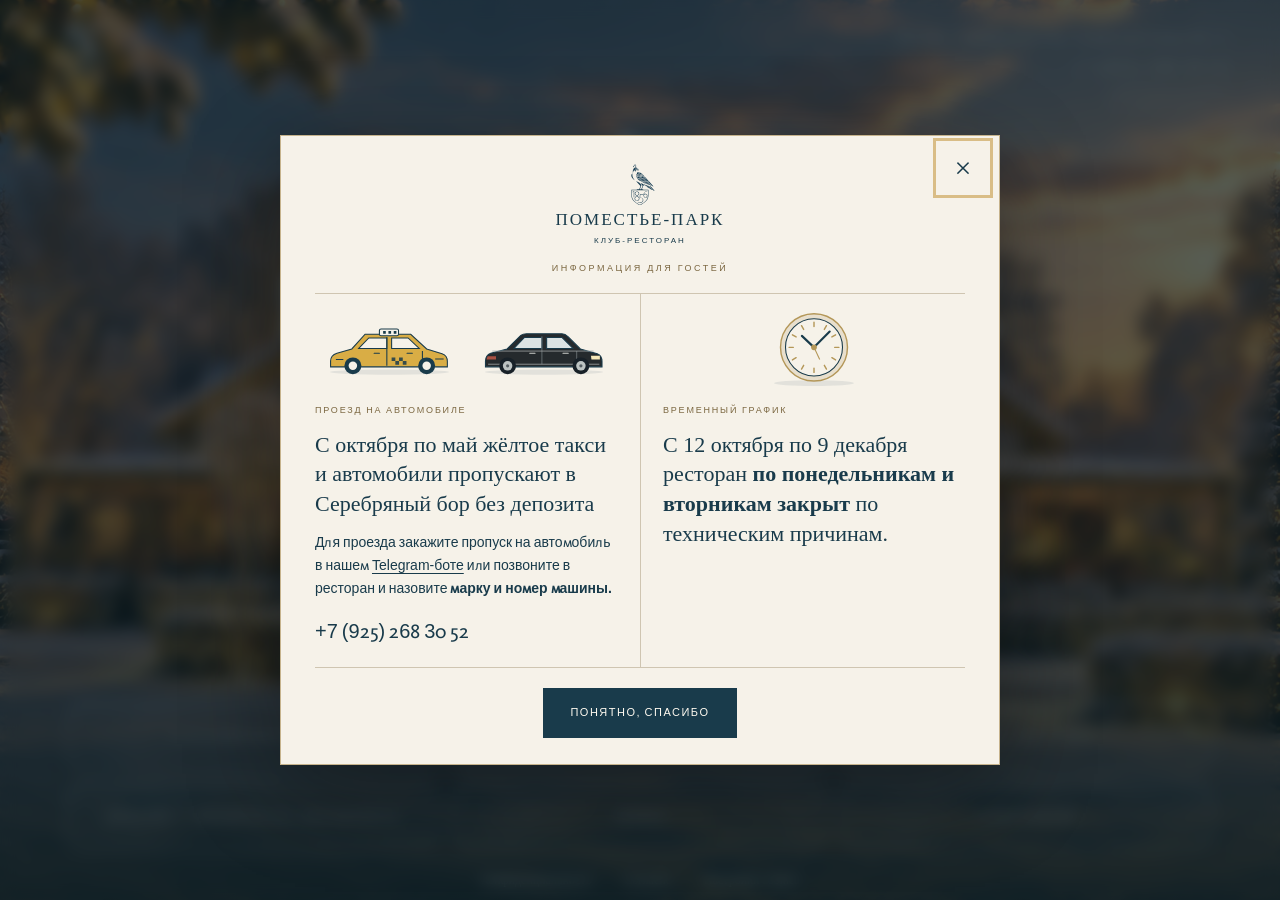
==== commit 9c5effd6: "Вернуть белый цвет центральной эмблеме" ====
--- a/index.html
+++ b/index.html
@@ -90,7 +90,7 @@
 .header-contacts .header-contact-link:hover{background:#ffffff18;text-decoration:none}
 .on-map .header-contacts .header-contact-link{border-color:#193b4b40;box-shadow:inset 0 1px 0 #ffffffcc,0 4px 12px #193b4b0d}
 @media(max-width:600px){.header-contacts .header-contact-link{font-size:10px;min-height:32px;padding:7px 16px}.back-home{top:124px}.inner-page .map-scene{padding-top:170px}}
-</style><link rel="stylesheet" href="privacy.css?v=20261104-metrika2"></head><body><main class="experience seasonal-home is-winter" aria-label="Поместье-Парк"><img class="season-photo is-current" src="season-winter.png" alt="Поместье-Парк зимой" aria-hidden="false" fetchpriority="high"><img class="season-photo" src="season-spring.png" alt="Поместье-Парк весной" aria-hidden="true"><img class="season-photo" src="season-summer.png" alt="Поместье-Парк летом" aria-hidden="true"><img class="season-photo" src="season-autumn.png" alt="Поместье-Парк осенью" aria-hidden="true"><div class="shade"></div><div class="winter-snow" aria-hidden="true"><i style="--x:18.26%;--size:4.8px;--fall:20.1s;--delay:-20.07s;--drift:-16px;--alpha:0.33"></i><i style="--x:99.87%;--size:4.7px;--fall:18.5s;--delay:-14.92s;--drift:7px;--alpha:0.61"></i><i style="--x:86.58%;--size:5.1px;--fall:15.3s;--delay:-15.12s;--drift:-36px;--alpha:0.26"></i><i style="--x:84.52%;--size:2.7px;--fall:15.9s;--delay:-10.84s;--drift:62px;--alpha:0.73"></i><i style="--x:84.33%;--size:2.3px;--fall:19.1s;--delay:-3.01s;--drift:18px;--alpha:0.73"></i><i style="--x:66.08%;--size:2.3px;--fall:17.8s;--delay:-0.59s;--drift:-11px;--alpha:0.41"></i><i style="--x:9.69%;--size:5.6px;--fall:10.8s;--delay:-7.18s;--drift:-26px;--alpha:0.66"></i><i style="--x:26.64%;--size:6.0px;--fall:20.3s;--delay:-15.08s;--drift:-15px;--alpha:0.30"></i><i style="--x:14.31%;--size:4.0px;--fall:11.9s;--delay:-5.71s;--drift:-32px;--alpha:0.49"></i><i style="--x:22.57%;--size:3.0px;--fall:16.1s;--delay:-12.82s;--drift:-44px;--alpha:0.57"></i><i style="--x:64.87%;--size:3.0px;--fall:17.7s;--delay:-6.93s;--drift:13px;--alpha:0.45"></i><i style="--x:25.05%;--size:3.9px;--fall:20.0s;--delay:-3.71s;--drift:46px;--alpha:0.42"></i><i style="--x:3.38%;--size:5.5px;--fall:20.9s;--delay:-18.20s;--drift:15px;--alpha:0.47"></i><i style="--x:8.15%;--size:5.1px;--fall:11.1s;--delay:-3.64s;--drift:39px;--alpha:0.66"></i><i style="--x:40.96%;--size:4.2px;--fall:16.9s;--delay:-6.70s;--drift:-9px;--alpha:0.39"></i><i style="--x:74.46%;--size:3.5px;--fall:11.7s;--delay:-0.74s;--drift:-61px;--alpha:0.71"></i><i style="--x:64.57%;--size:5.7px;--fall:10.2s;--delay:-4.08s;--drift:35px;--alpha:0.70"></i><i style="--x:76.02%;--size:3.1px;--fall:14.6s;--delay:-4.65s;--drift:-63px;--alpha:0.45"></i><i style="--x:6.81%;--size:2.1px;--fall:15.6s;--delay:-12.24s;--drift:-33px;--alpha:0.51"></i><i style="--x:44.57%;--size:5.6px;--fall:12.6s;--delay:-2.21s;--drift:-53px;--alpha:0.31"></i><i style="--x:2.37%;--size:2.3px;--fall:12.8s;--delay:-12.39s;--drift:60px;--alpha:0.27"></i><i style="--x:10.38%;--size:5.6px;--fall:19.5s;--delay:-3.57s;--drift:-29px;--alpha:0.64"></i><i style="--x:52.26%;--size:5.1px;--fall:17.2s;--delay:-8.97s;--drift:13px;--alpha:0.38"></i><i style="--x:64.84%;--size:4.6px;--fall:15.4s;--delay:-6.33s;--drift:-26px;--alpha:0.42"></i><i style="--x:13.16%;--size:2.8px;--fall:11.8s;--delay:-11.42s;--drift:7px;--alpha:0.73"></i><i style="--x:13.52%;--size:5.4px;--fall:17.7s;--delay:-1.77s;--drift:-5px;--alpha:0.71"></i><i style="--x:37.65%;--size:3.8px;--fall:12.3s;--delay:-7.68s;--drift:56px;--alpha:0.54"></i><i style="--x:87.22%;--size:6.0px;--fall:15.5s;--delay:-13.37s;--drift:-21px;--alpha:0.33"></i><i style="--x:1.26%;--size:2.8px;--fall:19.9s;--delay:-5.49s;--drift:56px;--alpha:0.59"></i><i style="--x:32.90%;--size:5.0px;--fall:12.9s;--delay:-3.06s;--drift:56px;--alpha:0.53"></i><i style="--x:63.26%;--size:5.8px;--fall:12.9s;--delay:-7.34s;--drift:-9px;--alpha:0.43"></i><i style="--x:95.27%;--size:2.9px;--fall:19.8s;--delay:-10.07s;--drift:20px;--alpha:0.29"></i><i style="--x:45.22%;--size:3.4px;--fall:20.1s;--delay:-19.31s;--drift:55px;--alpha:0.53"></i><i style="--x:51.90%;--size:3.0px;--fall:11.3s;--delay:-10.93s;--drift:12px;--alpha:0.57"></i><i style="--x:65.89%;--size:4.2px;--fall:10.8s;--delay:-10.58s;--drift:-11px;--alpha:0.43"></i><i style="--x:51.99%;--size:5.8px;--fall:17.7s;--delay:-3.78s;--drift:-1px;--alpha:0.56"></i><i style="--x:51.95%;--size:4.8px;--fall:11.9s;--delay:-5.33s;--drift:-24px;--alpha:0.39"></i><i style="--x:1.61%;--size:4.3px;--fall:14.6s;--delay:-12.34s;--drift:-4px;--alpha:0.49"></i><i style="--x:48.57%;--size:2.0px;--fall:16.1s;--delay:-15.45s;--drift:59px;--alpha:0.32"></i><i style="--x:60.15%;--size:4.1px;--fall:12.8s;--delay:-12.13s;--drift:-37px;--alpha:0.42"></i><i style="--x:98.36%;--size:4.9px;--fall:17.9s;--delay:-4.09s;--drift:-14px;--alpha:0.42"></i><i style="--x:75.17%;--size:4.4px;--fall:12.8s;--delay:-12.32s;--drift:32px;--alpha:0.53"></i></div><div class="season-effect petals" aria-hidden="true"><i class="season-particle tone-0" style="--x:48.99%;--y:50.31%;--size:16.8px;--duration:15.74s;--delay:-12.78s;--drift:-75px;--turn:528deg;--flutter:0.39s;--tone:0"><b></b></i><i class="season-particle tone-1" style="--x:3.34%;--y:48.29%;--size:15.7px;--duration:23.16s;--delay:-4.58s;--drift:126px;--turn:610deg;--flutter:0.35s;--tone:1"><b></b></i><i class="season-particle tone-2" style="--x:62.79%;--y:68.57%;--size:15.2px;--duration:19.78s;--delay:-1.72s;--drift:-68px;--turn:608deg;--flutter:0.30s;--tone:2"><b></b></i><i class="season-particle tone-0" style="--x:30.34%;--y:52.33%;--size:13.5px;--duration:18.29s;--delay:-13.08s;--drift:65px;--turn:393deg;--flutter:0.43s;--tone:0"><b></b></i><i class="season-particle tone-1" style="--x:90.66%;--y:59.72%;--size:9.2px;--duration:21.76s;--delay:-6.50s;--drift:-35px;--turn:332deg;--flutter:0.32s;--tone:1"><b></b></i><i class="season-particle tone-2" style="--x:35.62%;--y:60.80%;--size:13.8px;--duration:23.67s;--delay:-16.53s;--drift:12px;--turn:193deg;--flutter:0.44s;--tone:2"><b></b></i><i class="season-particle tone-0" style="--x:41.31%;--y:20.15%;--size:11.8px;--duration:21.94s;--delay:-12.31s;--drift:-60px;--turn:523deg;--flutter:0.58s;--tone:0"><b></b></i><i class="season-particle tone-1" style="--x:87.33%;--y:45.64%;--size:9.2px;--duration:15.12s;--delay:-7.87s;--drift:29px;--turn:439deg;--flutter:0.47s;--tone:1"><b></b></i><i class="season-particle tone-2" style="--x:7.51%;--y:44.86%;--size:12.6px;--duration:24.08s;--delay:-9.08s;--drift:153px;--turn:203deg;--flutter:0.54s;--tone:2"><b></b></i><i class="season-particle tone-0" style="--x:50.52%;--y:41.99%;--size:16.9px;--duration:21.51s;--delay:-17.53s;--drift:98px;--turn:222deg;--flutter:0.32s;--tone:0"><b></b></i><i class="season-particle tone-1" style="--x:34.00%;--y:30.52%;--size:14.4px;--duration:19.32s;--delay:-9.70s;--drift:17px;--turn:634deg;--flutter:0.64s;--tone:1"><b></b></i><i class="season-particle tone-2" style="--x:19.63%;--y:47.62%;--size:15.0px;--duration:22.19s;--delay:-18.68s;--drift:40px;--turn:646deg;--flutter:0.35s;--tone:2"><b></b></i><i class="season-particle tone-0" style="--x:8.70%;--y:68.44%;--size:11.7px;--duration:16.98s;--delay:-8.28s;--drift:-89px;--turn:462deg;--flutter:0.62s;--tone:0"><b></b></i><i class="season-particle tone-1" style="--x:91.41%;--y:68.11%;--size:12.1px;--duration:16.21s;--delay:-7.85s;--drift:-13px;--turn:298deg;--flutter:0.34s;--tone:1"><b></b></i><i class="season-particle tone-2" style="--x:69.37%;--y:61.79%;--size:11.0px;--duration:22.36s;--delay:-11.18s;--drift:-129px;--turn:496deg;--flutter:0.60s;--tone:2"><b></b></i><i class="season-particle tone-0" style="--x:79.28%;--y:28.61%;--size:9.3px;--duration:16.21s;--delay:-11.36s;--drift:-17px;--turn:400deg;--flutter:0.63s;--tone:0"><b></b></i><i class="season-particle tone-1" style="--x:99.61%;--y:45.94%;--size:12.1px;--duration:22.33s;--delay:-0.55s;--drift:-54px;--turn:408deg;--flutter:0.61s;--tone:1"><b></b></i><i class="season-particle tone-2" style="--x:13.72%;--y:64.20%;--size:16.1px;--duration:15.80s;--delay:-15.40s;--drift:-135px;--turn:605deg;--flutter:0.53s;--tone:2"><b></b></i><i class="season-particle tone-0" style="--x:36.27%;--y:26.55%;--size:10.9px;--duration:22.58s;--delay:-0.61s;--drift:58px;--turn:575deg;--flutter:0.48s;--tone:0"><b></b></i><i class="season-particle tone-1" style="--x:39.23%;--y:23.22%;--size:15.7px;--duration:22.32s;--delay:-4.71s;--drift:127px;--turn:442deg;--flutter:0.48s;--tone:1"><b></b></i><i class="season-particle tone-2" style="--x:35.58%;--y:65.92%;--size:10.7px;--duration:25.85s;--delay:-20.58s;--drift:-11px;--turn:606deg;--flutter:0.60s;--tone:2"><b></b></i><i class="season-particle tone-0" style="--x:86.16%;--y:77.24%;--size:10.6px;--duration:19.23s;--delay:-6.49s;--drift:-146px;--turn:406deg;--flutter:0.61s;--tone:0"><b></b></i><i class="season-particle tone-1" style="--x:63.97%;--y:49.88%;--size:16.4px;--duration:23.70s;--delay:-21.70s;--drift:-101px;--turn:228deg;--flutter:0.32s;--tone:1"><b></b></i><i class="season-particle tone-2" style="--x:95.89%;--y:32.74%;--size:15.1px;--duration:16.60s;--delay:-11.94s;--drift:21px;--turn:585deg;--flutter:0.62s;--tone:2"><b></b></i><i class="season-particle tone-0" style="--x:83.70%;--y:78.34%;--size:13.0px;--duration:24.01s;--delay:-0.95s;--drift:-17px;--turn:192deg;--flutter:0.50s;--tone:0"><b></b></i><i class="season-particle tone-1" style="--x:94.16%;--y:37.86%;--size:14.6px;--duration:14.40s;--delay:-1.02s;--drift:120px;--turn:519deg;--flutter:0.59s;--tone:1"><b></b></i><i class="season-particle tone-2" style="--x:67.70%;--y:60.75%;--size:12.6px;--duration:19.97s;--delay:-6.50s;--drift:-62px;--turn:185deg;--flutter:0.33s;--tone:2"><b></b></i></div><div class="season-effect leaves" aria-hidden="true"><i class="season-particle tone-0" style="--x:19.83%;--y:43.42%;--size:10.5px;--duration:18.69s;--delay:-14.57s;--drift:99px;--turn:554deg;--flutter:0.50s;--tone:0"><b></b></i><i class="season-particle tone-1" style="--x:74.75%;--y:21.06%;--size:16.1px;--duration:23.25s;--delay:-19.15s;--drift:54px;--turn:627deg;--flutter:0.43s;--tone:1"><b></b></i><i class="season-particle tone-2" style="--x:46.27%;--y:31.89%;--size:11.8px;--duration:20.51s;--delay:-12.85s;--drift:82px;--turn:521deg;--flutter:0.36s;--tone:2"><b></b></i><i class="season-particle tone-0" style="--x:45.64%;--y:65.78%;--size:16.1px;--duration:18.45s;--delay:-6.40s;--drift:62px;--turn:325deg;--flutter:0.42s;--tone:0"><b></b></i><i class="season-particle tone-1" style="--x:92.77%;--y:78.60%;--size:12.8px;--duration:14.86s;--delay:-6.94s;--drift:20px;--turn:445deg;--flutter:0.59s;--tone:1"><b></b></i><i class="season-particle tone-2" style="--x:45.17%;--y:58.25%;--size:12.8px;--duration:16.97s;--delay:-4.79s;--drift:77px;--turn:236deg;--flutter:0.35s;--tone:2"><b></b></i><i class="season-particle tone-0" style="--x:37.80%;--y:62.30%;--size:14.7px;--duration:25.64s;--delay:-25.57s;--drift:-127px;--turn:288deg;--flutter:0.47s;--tone:0"><b></b></i><i class="season-particle tone-1" style="--x:73.94%;--y:60.78%;--size:14.8px;--duration:20.21s;--delay:-19.75s;--drift:-94px;--turn:477deg;--flutter:0.49s;--tone:1"><b></b></i><i class="season-particle tone-2" style="--x:10.87%;--y:71.32%;--size:13.3px;--duration:14.99s;--delay:-1.76s;--drift:-120px;--turn:182deg;--flutter:0.48s;--tone:2"><b></b></i><i class="season-particle tone-0" style="--x:43.46%;--y:42.30%;--size:10.5px;--duration:23.94s;--delay:-3.77s;--drift:16px;--turn:266deg;--flutter:0.59s;--tone:0"><b></b></i><i class="season-particle tone-1" style="--x:85.35%;--y:70.65%;--size:12.1px;--duration:22.58s;--delay:-9.95s;--drift:-100px;--turn:379deg;--flutter:0.33s;--tone:1"><b></b></i><i class="season-particle tone-2" style="--x:52.10%;--y:36.97%;--size:10.0px;--duration:22.48s;--delay:-4.48s;--drift:-33px;--turn:473deg;--flutter:0.54s;--tone:2"><b></b></i><i class="season-particle tone-0" style="--x:58.40%;--y:30.22%;--size:9.8px;--duration:22.20s;--delay:-1.30s;--drift:127px;--turn:299deg;--flutter:0.63s;--tone:0"><b></b></i><i class="season-particle tone-1" style="--x:65.05%;--y:50.59%;--size:11.8px;--duration:21.52s;--delay:-9.51s;--drift:-130px;--turn:453deg;--flutter:0.57s;--tone:1"><b></b></i><i class="season-particle tone-2" style="--x:36.15%;--y:71.22%;--size:11.4px;--duration:25.15s;--delay:-10.80s;--drift:-127px;--turn:330deg;--flutter:0.45s;--tone:2"><b></b></i><i class="season-particle tone-0" style="--x:61.61%;--y:36.86%;--size:14.7px;--duration:22.43s;--delay:-5.35s;--drift:94px;--turn:650deg;--flutter:0.61s;--tone:0"><b></b></i><i class="season-particle tone-1" style="--x:36.55%;--y:60.11%;--size:14.3px;--duration:23.00s;--delay:-2.94s;--drift:115px;--turn:442deg;--flutter:0.34s;--tone:1"><b></b></i><i class="season-particle tone-2" style="--x:15.97%;--y:55.95%;--size:12.8px;--duration:18.58s;--delay:-11.33s;--drift:117px;--turn:319deg;--flutter:0.35s;--tone:2"><b></b></i><i class="season-particle tone-0" style="--x:37.73%;--y:60.33%;--size:10.3px;--duration:22.83s;--delay:-22.18s;--drift:68px;--turn:238deg;--flutter:0.49s;--tone:0"><b></b></i><i class="season-particle tone-1" style="--x:59.38%;--y:75.63%;--size:10.7px;--duration:22.43s;--delay:-18.00s;--drift:-145px;--turn:629deg;--flutter:0.32s;--tone:1"><b></b></i></div><div class="season-effect fireflies" aria-hidden="true"><i style="--x:34.14%;--y:82.98%;--size:2.0px;--duration:13.88s;--delay:-13.15s;--drift:24.0px;--rise:-21.3px;--glow:3.60s"><b></b></i><i style="--x:9.93%;--y:70.62%;--size:2.0px;--duration:11.84s;--delay:-5.85s;--drift:15.1px;--rise:-12.3px;--glow:4.05s"><b></b></i><i style="--x:20.01%;--y:75.08%;--size:2.1px;--duration:11.54s;--delay:-3.04s;--drift:-16.9px;--rise:-10.0px;--glow:4.31s"><b></b></i><i style="--x:90.15%;--y:93.43%;--size:3.2px;--duration:8.75s;--delay:-2.36s;--drift:-12.2px;--rise:-12.7px;--glow:4.54s"><b></b></i><i style="--x:31.81%;--y:65.51%;--size:2.6px;--duration:9.75s;--delay:-1.11s;--drift:-12.0px;--rise:-20.7px;--glow:4.25s"><b></b></i><i style="--x:49.45%;--y:81.40%;--size:3.5px;--duration:9.06s;--delay:-1.52s;--drift:-9.4px;--rise:-22.1px;--glow:4.73s"><b></b></i><i style="--x:47.86%;--y:74.31%;--size:2.2px;--duration:12.26s;--delay:-9.98s;--drift:5.9px;--rise:-13.3px;--glow:5.56s"><b></b></i><i style="--x:8.16%;--y:70.47%;--size:2.8px;--duration:11.91s;--delay:-8.07s;--drift:0.2px;--rise:-20.5px;--glow:3.73s"><b></b></i><i style="--x:83.66%;--y:93.50%;--size:2.9px;--duration:10.27s;--delay:-2.05s;--drift:4.9px;--rise:-22.2px;--glow:4.88s"><b></b></i><i style="--x:30.06%;--y:78.55%;--size:3.6px;--duration:9.18s;--delay:-8.56s;--drift:-8.7px;--rise:-17.3px;--glow:5.60s"><b></b></i><i style="--x:49.32%;--y:92.97%;--size:2.7px;--duration:10.18s;--delay:-10.32s;--drift:0.1px;--rise:-13.9px;--glow:3.87s"><b></b></i><i style="--x:6.22%;--y:77.25%;--size:2.1px;--duration:8.74s;--delay:-9.57s;--drift:9.1px;--rise:-9.6px;--glow:5.04s"><b></b></i><i style="--x:54.98%;--y:74.99%;--size:2.9px;--duration:9.02s;--delay:-1.64s;--drift:1.7px;--rise:-14.6px;--glow:3.92s"><b></b></i><i style="--x:71.57%;--y:80.37%;--size:2.6px;--duration:12.96s;--delay:-0.35s;--drift:-11.1px;--rise:-20.2px;--glow:5.02s"><b></b></i><i style="--x:27.74%;--y:93.49%;--size:2.2px;--duration:10.15s;--delay:-7.52s;--drift:11.7px;--rise:-21.4px;--glow:3.49s"><b></b></i><i style="--x:71.97%;--y:87.83%;--size:3.0px;--duration:13.32s;--delay:-6.32s;--drift:-2.4px;--rise:-17.0px;--glow:3.38s"><b></b></i><i style="--x:79.51%;--y:66.79%;--size:2.1px;--duration:13.37s;--delay:-7.23s;--drift:-17.0px;--rise:-10.0px;--glow:3.57s"><b></b></i><i style="--x:45.80%;--y:65.42%;--size:2.3px;--duration:10.37s;--delay:-11.21s;--drift:-17.8px;--rise:-12.3px;--glow:4.93s"><b></b></i><i style="--x:65.54%;--y:92.99%;--size:2.9px;--duration:7.03s;--delay:-0.90s;--drift:17.8px;--rise:-24.0px;--glow:3.82s"><b></b></i></div><div class="signature"><img src="logo.svg?v=festive" alt="" class="bird" style="filter:none;object-fit:contain"><h1>ПОМЕСТЬЕ-ПАРК</h1><p>КЛУБ-РЕСТОРАН</p></div><nav class="home-actions" aria-label="Разделы сайта"><a href="booking.html">ЗАБРОНИРОВАТЬ СТОЛ</a><a href="events.html">БАНКЕТ</a><a href="menu.html">МЕНЮ / ДОСТАВКА</a><a href="deposit.html">ДЕПОЗИТ — ПРОПУСК НА АВТОМОБИЛЬ</a><a href="venues.html">АФИША</a><a href="about.html">О РЕСТОРАНЕ</a></nav></main><a class="brand" href="index.html" aria-label="На главную"><img src="logo.svg" alt="Поместье-Парк"></a><div class="header-contacts"><a href="contacts.html">Москва, Серебряный бор, Таманская улица 46 с 1</a><a class="header-phone" href="contacts.html">+7 (925) 268 30 52</a><a class="header-contact-link" href="contacts.html">КОНТАКТЫ</a></div><dialog id="guest-notice" class="guest-notice" aria-label="Информация для гостей">
+</style><link rel="stylesheet" href="privacy.css?v=20261104-metrika2"></head><body><main class="experience seasonal-home is-winter" aria-label="Поместье-Парк"><img class="season-photo is-current" src="season-winter.png" alt="Поместье-Парк зимой" aria-hidden="false" fetchpriority="high"><img class="season-photo" src="season-spring.png" alt="Поместье-Парк весной" aria-hidden="true"><img class="season-photo" src="season-summer.png" alt="Поместье-Парк летом" aria-hidden="true"><img class="season-photo" src="season-autumn.png" alt="Поместье-Парк осенью" aria-hidden="true"><div class="shade"></div><div class="winter-snow" aria-hidden="true"><i style="--x:18.26%;--size:4.8px;--fall:20.1s;--delay:-20.07s;--drift:-16px;--alpha:0.33"></i><i style="--x:99.87%;--size:4.7px;--fall:18.5s;--delay:-14.92s;--drift:7px;--alpha:0.61"></i><i style="--x:86.58%;--size:5.1px;--fall:15.3s;--delay:-15.12s;--drift:-36px;--alpha:0.26"></i><i style="--x:84.52%;--size:2.7px;--fall:15.9s;--delay:-10.84s;--drift:62px;--alpha:0.73"></i><i style="--x:84.33%;--size:2.3px;--fall:19.1s;--delay:-3.01s;--drift:18px;--alpha:0.73"></i><i style="--x:66.08%;--size:2.3px;--fall:17.8s;--delay:-0.59s;--drift:-11px;--alpha:0.41"></i><i style="--x:9.69%;--size:5.6px;--fall:10.8s;--delay:-7.18s;--drift:-26px;--alpha:0.66"></i><i style="--x:26.64%;--size:6.0px;--fall:20.3s;--delay:-15.08s;--drift:-15px;--alpha:0.30"></i><i style="--x:14.31%;--size:4.0px;--fall:11.9s;--delay:-5.71s;--drift:-32px;--alpha:0.49"></i><i style="--x:22.57%;--size:3.0px;--fall:16.1s;--delay:-12.82s;--drift:-44px;--alpha:0.57"></i><i style="--x:64.87%;--size:3.0px;--fall:17.7s;--delay:-6.93s;--drift:13px;--alpha:0.45"></i><i style="--x:25.05%;--size:3.9px;--fall:20.0s;--delay:-3.71s;--drift:46px;--alpha:0.42"></i><i style="--x:3.38%;--size:5.5px;--fall:20.9s;--delay:-18.20s;--drift:15px;--alpha:0.47"></i><i style="--x:8.15%;--size:5.1px;--fall:11.1s;--delay:-3.64s;--drift:39px;--alpha:0.66"></i><i style="--x:40.96%;--size:4.2px;--fall:16.9s;--delay:-6.70s;--drift:-9px;--alpha:0.39"></i><i style="--x:74.46%;--size:3.5px;--fall:11.7s;--delay:-0.74s;--drift:-61px;--alpha:0.71"></i><i style="--x:64.57%;--size:5.7px;--fall:10.2s;--delay:-4.08s;--drift:35px;--alpha:0.70"></i><i style="--x:76.02%;--size:3.1px;--fall:14.6s;--delay:-4.65s;--drift:-63px;--alpha:0.45"></i><i style="--x:6.81%;--size:2.1px;--fall:15.6s;--delay:-12.24s;--drift:-33px;--alpha:0.51"></i><i style="--x:44.57%;--size:5.6px;--fall:12.6s;--delay:-2.21s;--drift:-53px;--alpha:0.31"></i><i style="--x:2.37%;--size:2.3px;--fall:12.8s;--delay:-12.39s;--drift:60px;--alpha:0.27"></i><i style="--x:10.38%;--size:5.6px;--fall:19.5s;--delay:-3.57s;--drift:-29px;--alpha:0.64"></i><i style="--x:52.26%;--size:5.1px;--fall:17.2s;--delay:-8.97s;--drift:13px;--alpha:0.38"></i><i style="--x:64.84%;--size:4.6px;--fall:15.4s;--delay:-6.33s;--drift:-26px;--alpha:0.42"></i><i style="--x:13.16%;--size:2.8px;--fall:11.8s;--delay:-11.42s;--drift:7px;--alpha:0.73"></i><i style="--x:13.52%;--size:5.4px;--fall:17.7s;--delay:-1.77s;--drift:-5px;--alpha:0.71"></i><i style="--x:37.65%;--size:3.8px;--fall:12.3s;--delay:-7.68s;--drift:56px;--alpha:0.54"></i><i style="--x:87.22%;--size:6.0px;--fall:15.5s;--delay:-13.37s;--drift:-21px;--alpha:0.33"></i><i style="--x:1.26%;--size:2.8px;--fall:19.9s;--delay:-5.49s;--drift:56px;--alpha:0.59"></i><i style="--x:32.90%;--size:5.0px;--fall:12.9s;--delay:-3.06s;--drift:56px;--alpha:0.53"></i><i style="--x:63.26%;--size:5.8px;--fall:12.9s;--delay:-7.34s;--drift:-9px;--alpha:0.43"></i><i style="--x:95.27%;--size:2.9px;--fall:19.8s;--delay:-10.07s;--drift:20px;--alpha:0.29"></i><i style="--x:45.22%;--size:3.4px;--fall:20.1s;--delay:-19.31s;--drift:55px;--alpha:0.53"></i><i style="--x:51.90%;--size:3.0px;--fall:11.3s;--delay:-10.93s;--drift:12px;--alpha:0.57"></i><i style="--x:65.89%;--size:4.2px;--fall:10.8s;--delay:-10.58s;--drift:-11px;--alpha:0.43"></i><i style="--x:51.99%;--size:5.8px;--fall:17.7s;--delay:-3.78s;--drift:-1px;--alpha:0.56"></i><i style="--x:51.95%;--size:4.8px;--fall:11.9s;--delay:-5.33s;--drift:-24px;--alpha:0.39"></i><i style="--x:1.61%;--size:4.3px;--fall:14.6s;--delay:-12.34s;--drift:-4px;--alpha:0.49"></i><i style="--x:48.57%;--size:2.0px;--fall:16.1s;--delay:-15.45s;--drift:59px;--alpha:0.32"></i><i style="--x:60.15%;--size:4.1px;--fall:12.8s;--delay:-12.13s;--drift:-37px;--alpha:0.42"></i><i style="--x:98.36%;--size:4.9px;--fall:17.9s;--delay:-4.09s;--drift:-14px;--alpha:0.42"></i><i style="--x:75.17%;--size:4.4px;--fall:12.8s;--delay:-12.32s;--drift:32px;--alpha:0.53"></i></div><div class="season-effect petals" aria-hidden="true"><i class="season-particle tone-0" style="--x:48.99%;--y:50.31%;--size:16.8px;--duration:15.74s;--delay:-12.78s;--drift:-75px;--turn:528deg;--flutter:0.39s;--tone:0"><b></b></i><i class="season-particle tone-1" style="--x:3.34%;--y:48.29%;--size:15.7px;--duration:23.16s;--delay:-4.58s;--drift:126px;--turn:610deg;--flutter:0.35s;--tone:1"><b></b></i><i class="season-particle tone-2" style="--x:62.79%;--y:68.57%;--size:15.2px;--duration:19.78s;--delay:-1.72s;--drift:-68px;--turn:608deg;--flutter:0.30s;--tone:2"><b></b></i><i class="season-particle tone-0" style="--x:30.34%;--y:52.33%;--size:13.5px;--duration:18.29s;--delay:-13.08s;--drift:65px;--turn:393deg;--flutter:0.43s;--tone:0"><b></b></i><i class="season-particle tone-1" style="--x:90.66%;--y:59.72%;--size:9.2px;--duration:21.76s;--delay:-6.50s;--drift:-35px;--turn:332deg;--flutter:0.32s;--tone:1"><b></b></i><i class="season-particle tone-2" style="--x:35.62%;--y:60.80%;--size:13.8px;--duration:23.67s;--delay:-16.53s;--drift:12px;--turn:193deg;--flutter:0.44s;--tone:2"><b></b></i><i class="season-particle tone-0" style="--x:41.31%;--y:20.15%;--size:11.8px;--duration:21.94s;--delay:-12.31s;--drift:-60px;--turn:523deg;--flutter:0.58s;--tone:0"><b></b></i><i class="season-particle tone-1" style="--x:87.33%;--y:45.64%;--size:9.2px;--duration:15.12s;--delay:-7.87s;--drift:29px;--turn:439deg;--flutter:0.47s;--tone:1"><b></b></i><i class="season-particle tone-2" style="--x:7.51%;--y:44.86%;--size:12.6px;--duration:24.08s;--delay:-9.08s;--drift:153px;--turn:203deg;--flutter:0.54s;--tone:2"><b></b></i><i class="season-particle tone-0" style="--x:50.52%;--y:41.99%;--size:16.9px;--duration:21.51s;--delay:-17.53s;--drift:98px;--turn:222deg;--flutter:0.32s;--tone:0"><b></b></i><i class="season-particle tone-1" style="--x:34.00%;--y:30.52%;--size:14.4px;--duration:19.32s;--delay:-9.70s;--drift:17px;--turn:634deg;--flutter:0.64s;--tone:1"><b></b></i><i class="season-particle tone-2" style="--x:19.63%;--y:47.62%;--size:15.0px;--duration:22.19s;--delay:-18.68s;--drift:40px;--turn:646deg;--flutter:0.35s;--tone:2"><b></b></i><i class="season-particle tone-0" style="--x:8.70%;--y:68.44%;--size:11.7px;--duration:16.98s;--delay:-8.28s;--drift:-89px;--turn:462deg;--flutter:0.62s;--tone:0"><b></b></i><i class="season-particle tone-1" style="--x:91.41%;--y:68.11%;--size:12.1px;--duration:16.21s;--delay:-7.85s;--drift:-13px;--turn:298deg;--flutter:0.34s;--tone:1"><b></b></i><i class="season-particle tone-2" style="--x:69.37%;--y:61.79%;--size:11.0px;--duration:22.36s;--delay:-11.18s;--drift:-129px;--turn:496deg;--flutter:0.60s;--tone:2"><b></b></i><i class="season-particle tone-0" style="--x:79.28%;--y:28.61%;--size:9.3px;--duration:16.21s;--delay:-11.36s;--drift:-17px;--turn:400deg;--flutter:0.63s;--tone:0"><b></b></i><i class="season-particle tone-1" style="--x:99.61%;--y:45.94%;--size:12.1px;--duration:22.33s;--delay:-0.55s;--drift:-54px;--turn:408deg;--flutter:0.61s;--tone:1"><b></b></i><i class="season-particle tone-2" style="--x:13.72%;--y:64.20%;--size:16.1px;--duration:15.80s;--delay:-15.40s;--drift:-135px;--turn:605deg;--flutter:0.53s;--tone:2"><b></b></i><i class="season-particle tone-0" style="--x:36.27%;--y:26.55%;--size:10.9px;--duration:22.58s;--delay:-0.61s;--drift:58px;--turn:575deg;--flutter:0.48s;--tone:0"><b></b></i><i class="season-particle tone-1" style="--x:39.23%;--y:23.22%;--size:15.7px;--duration:22.32s;--delay:-4.71s;--drift:127px;--turn:442deg;--flutter:0.48s;--tone:1"><b></b></i><i class="season-particle tone-2" style="--x:35.58%;--y:65.92%;--size:10.7px;--duration:25.85s;--delay:-20.58s;--drift:-11px;--turn:606deg;--flutter:0.60s;--tone:2"><b></b></i><i class="season-particle tone-0" style="--x:86.16%;--y:77.24%;--size:10.6px;--duration:19.23s;--delay:-6.49s;--drift:-146px;--turn:406deg;--flutter:0.61s;--tone:0"><b></b></i><i class="season-particle tone-1" style="--x:63.97%;--y:49.88%;--size:16.4px;--duration:23.70s;--delay:-21.70s;--drift:-101px;--turn:228deg;--flutter:0.32s;--tone:1"><b></b></i><i class="season-particle tone-2" style="--x:95.89%;--y:32.74%;--size:15.1px;--duration:16.60s;--delay:-11.94s;--drift:21px;--turn:585deg;--flutter:0.62s;--tone:2"><b></b></i><i class="season-particle tone-0" style="--x:83.70%;--y:78.34%;--size:13.0px;--duration:24.01s;--delay:-0.95s;--drift:-17px;--turn:192deg;--flutter:0.50s;--tone:0"><b></b></i><i class="season-particle tone-1" style="--x:94.16%;--y:37.86%;--size:14.6px;--duration:14.40s;--delay:-1.02s;--drift:120px;--turn:519deg;--flutter:0.59s;--tone:1"><b></b></i><i class="season-particle tone-2" style="--x:67.70%;--y:60.75%;--size:12.6px;--duration:19.97s;--delay:-6.50s;--drift:-62px;--turn:185deg;--flutter:0.33s;--tone:2"><b></b></i></div><div class="season-effect leaves" aria-hidden="true"><i class="season-particle tone-0" style="--x:19.83%;--y:43.42%;--size:10.5px;--duration:18.69s;--delay:-14.57s;--drift:99px;--turn:554deg;--flutter:0.50s;--tone:0"><b></b></i><i class="season-particle tone-1" style="--x:74.75%;--y:21.06%;--size:16.1px;--duration:23.25s;--delay:-19.15s;--drift:54px;--turn:627deg;--flutter:0.43s;--tone:1"><b></b></i><i class="season-particle tone-2" style="--x:46.27%;--y:31.89%;--size:11.8px;--duration:20.51s;--delay:-12.85s;--drift:82px;--turn:521deg;--flutter:0.36s;--tone:2"><b></b></i><i class="season-particle tone-0" style="--x:45.64%;--y:65.78%;--size:16.1px;--duration:18.45s;--delay:-6.40s;--drift:62px;--turn:325deg;--flutter:0.42s;--tone:0"><b></b></i><i class="season-particle tone-1" style="--x:92.77%;--y:78.60%;--size:12.8px;--duration:14.86s;--delay:-6.94s;--drift:20px;--turn:445deg;--flutter:0.59s;--tone:1"><b></b></i><i class="season-particle tone-2" style="--x:45.17%;--y:58.25%;--size:12.8px;--duration:16.97s;--delay:-4.79s;--drift:77px;--turn:236deg;--flutter:0.35s;--tone:2"><b></b></i><i class="season-particle tone-0" style="--x:37.80%;--y:62.30%;--size:14.7px;--duration:25.64s;--delay:-25.57s;--drift:-127px;--turn:288deg;--flutter:0.47s;--tone:0"><b></b></i><i class="season-particle tone-1" style="--x:73.94%;--y:60.78%;--size:14.8px;--duration:20.21s;--delay:-19.75s;--drift:-94px;--turn:477deg;--flutter:0.49s;--tone:1"><b></b></i><i class="season-particle tone-2" style="--x:10.87%;--y:71.32%;--size:13.3px;--duration:14.99s;--delay:-1.76s;--drift:-120px;--turn:182deg;--flutter:0.48s;--tone:2"><b></b></i><i class="season-particle tone-0" style="--x:43.46%;--y:42.30%;--size:10.5px;--duration:23.94s;--delay:-3.77s;--drift:16px;--turn:266deg;--flutter:0.59s;--tone:0"><b></b></i><i class="season-particle tone-1" style="--x:85.35%;--y:70.65%;--size:12.1px;--duration:22.58s;--delay:-9.95s;--drift:-100px;--turn:379deg;--flutter:0.33s;--tone:1"><b></b></i><i class="season-particle tone-2" style="--x:52.10%;--y:36.97%;--size:10.0px;--duration:22.48s;--delay:-4.48s;--drift:-33px;--turn:473deg;--flutter:0.54s;--tone:2"><b></b></i><i class="season-particle tone-0" style="--x:58.40%;--y:30.22%;--size:9.8px;--duration:22.20s;--delay:-1.30s;--drift:127px;--turn:299deg;--flutter:0.63s;--tone:0"><b></b></i><i class="season-particle tone-1" style="--x:65.05%;--y:50.59%;--size:11.8px;--duration:21.52s;--delay:-9.51s;--drift:-130px;--turn:453deg;--flutter:0.57s;--tone:1"><b></b></i><i class="season-particle tone-2" style="--x:36.15%;--y:71.22%;--size:11.4px;--duration:25.15s;--delay:-10.80s;--drift:-127px;--turn:330deg;--flutter:0.45s;--tone:2"><b></b></i><i class="season-particle tone-0" style="--x:61.61%;--y:36.86%;--size:14.7px;--duration:22.43s;--delay:-5.35s;--drift:94px;--turn:650deg;--flutter:0.61s;--tone:0"><b></b></i><i class="season-particle tone-1" style="--x:36.55%;--y:60.11%;--size:14.3px;--duration:23.00s;--delay:-2.94s;--drift:115px;--turn:442deg;--flutter:0.34s;--tone:1"><b></b></i><i class="season-particle tone-2" style="--x:15.97%;--y:55.95%;--size:12.8px;--duration:18.58s;--delay:-11.33s;--drift:117px;--turn:319deg;--flutter:0.35s;--tone:2"><b></b></i><i class="season-particle tone-0" style="--x:37.73%;--y:60.33%;--size:10.3px;--duration:22.83s;--delay:-22.18s;--drift:68px;--turn:238deg;--flutter:0.49s;--tone:0"><b></b></i><i class="season-particle tone-1" style="--x:59.38%;--y:75.63%;--size:10.7px;--duration:22.43s;--delay:-18.00s;--drift:-145px;--turn:629deg;--flutter:0.32s;--tone:1"><b></b></i></div><div class="season-effect fireflies" aria-hidden="true"><i style="--x:34.14%;--y:82.98%;--size:2.0px;--duration:13.88s;--delay:-13.15s;--drift:24.0px;--rise:-21.3px;--glow:3.60s"><b></b></i><i style="--x:9.93%;--y:70.62%;--size:2.0px;--duration:11.84s;--delay:-5.85s;--drift:15.1px;--rise:-12.3px;--glow:4.05s"><b></b></i><i style="--x:20.01%;--y:75.08%;--size:2.1px;--duration:11.54s;--delay:-3.04s;--drift:-16.9px;--rise:-10.0px;--glow:4.31s"><b></b></i><i style="--x:90.15%;--y:93.43%;--size:3.2px;--duration:8.75s;--delay:-2.36s;--drift:-12.2px;--rise:-12.7px;--glow:4.54s"><b></b></i><i style="--x:31.81%;--y:65.51%;--size:2.6px;--duration:9.75s;--delay:-1.11s;--drift:-12.0px;--rise:-20.7px;--glow:4.25s"><b></b></i><i style="--x:49.45%;--y:81.40%;--size:3.5px;--duration:9.06s;--delay:-1.52s;--drift:-9.4px;--rise:-22.1px;--glow:4.73s"><b></b></i><i style="--x:47.86%;--y:74.31%;--size:2.2px;--duration:12.26s;--delay:-9.98s;--drift:5.9px;--rise:-13.3px;--glow:5.56s"><b></b></i><i style="--x:8.16%;--y:70.47%;--size:2.8px;--duration:11.91s;--delay:-8.07s;--drift:0.2px;--rise:-20.5px;--glow:3.73s"><b></b></i><i style="--x:83.66%;--y:93.50%;--size:2.9px;--duration:10.27s;--delay:-2.05s;--drift:4.9px;--rise:-22.2px;--glow:4.88s"><b></b></i><i style="--x:30.06%;--y:78.55%;--size:3.6px;--duration:9.18s;--delay:-8.56s;--drift:-8.7px;--rise:-17.3px;--glow:5.60s"><b></b></i><i style="--x:49.32%;--y:92.97%;--size:2.7px;--duration:10.18s;--delay:-10.32s;--drift:0.1px;--rise:-13.9px;--glow:3.87s"><b></b></i><i style="--x:6.22%;--y:77.25%;--size:2.1px;--duration:8.74s;--delay:-9.57s;--drift:9.1px;--rise:-9.6px;--glow:5.04s"><b></b></i><i style="--x:54.98%;--y:74.99%;--size:2.9px;--duration:9.02s;--delay:-1.64s;--drift:1.7px;--rise:-14.6px;--glow:3.92s"><b></b></i><i style="--x:71.57%;--y:80.37%;--size:2.6px;--duration:12.96s;--delay:-0.35s;--drift:-11.1px;--rise:-20.2px;--glow:5.02s"><b></b></i><i style="--x:27.74%;--y:93.49%;--size:2.2px;--duration:10.15s;--delay:-7.52s;--drift:11.7px;--rise:-21.4px;--glow:3.49s"><b></b></i><i style="--x:71.97%;--y:87.83%;--size:3.0px;--duration:13.32s;--delay:-6.32s;--drift:-2.4px;--rise:-17.0px;--glow:3.38s"><b></b></i><i style="--x:79.51%;--y:66.79%;--size:2.1px;--duration:13.37s;--delay:-7.23s;--drift:-17.0px;--rise:-10.0px;--glow:3.57s"><b></b></i><i style="--x:45.80%;--y:65.42%;--size:2.3px;--duration:10.37s;--delay:-11.21s;--drift:-17.8px;--rise:-12.3px;--glow:4.93s"><b></b></i><i style="--x:65.54%;--y:92.99%;--size:2.9px;--duration:7.03s;--delay:-0.90s;--drift:17.8px;--rise:-24.0px;--glow:3.82s"><b></b></i></div><div class="signature"><img src="logo.svg?v=festive" alt="" class="bird"><h1>ПОМЕСТЬЕ-ПАРК</h1><p>КЛУБ-РЕСТОРАН</p></div><nav class="home-actions" aria-label="Разделы сайта"><a href="booking.html">ЗАБРОНИРОВАТЬ СТОЛ</a><a href="events.html">БАНКЕТ</a><a href="menu.html">МЕНЮ / ДОСТАВКА</a><a href="deposit.html">ДЕПОЗИТ — ПРОПУСК НА АВТОМОБИЛЬ</a><a href="venues.html">АФИША</a><a href="about.html">О РЕСТОРАНЕ</a></nav></main><a class="brand" href="index.html" aria-label="На главную"><img src="logo.svg" alt="Поместье-Парк"></a><div class="header-contacts"><a href="contacts.html">Москва, Серебряный бор, Таманская улица 46 с 1</a><a class="header-phone" href="contacts.html">+7 (925) 268 30 52</a><a class="header-contact-link" href="contacts.html">КОНТАКТЫ</a></div><dialog id="guest-notice" class="guest-notice" aria-label="Информация для гостей">
 <button class="guest-close" autofocus aria-label="Закрыть уведомление">×</button>
 <div class="guest-brand"><img src="bird.svg" alt=""><span>ПОМЕСТЬЕ-ПАРК</span><small>КЛУБ-РЕСТОРАН</small></div>
 <p class="guest-eyebrow">ИНФОРМАЦИЯ ДЛЯ ГОСТЕЙ</p>
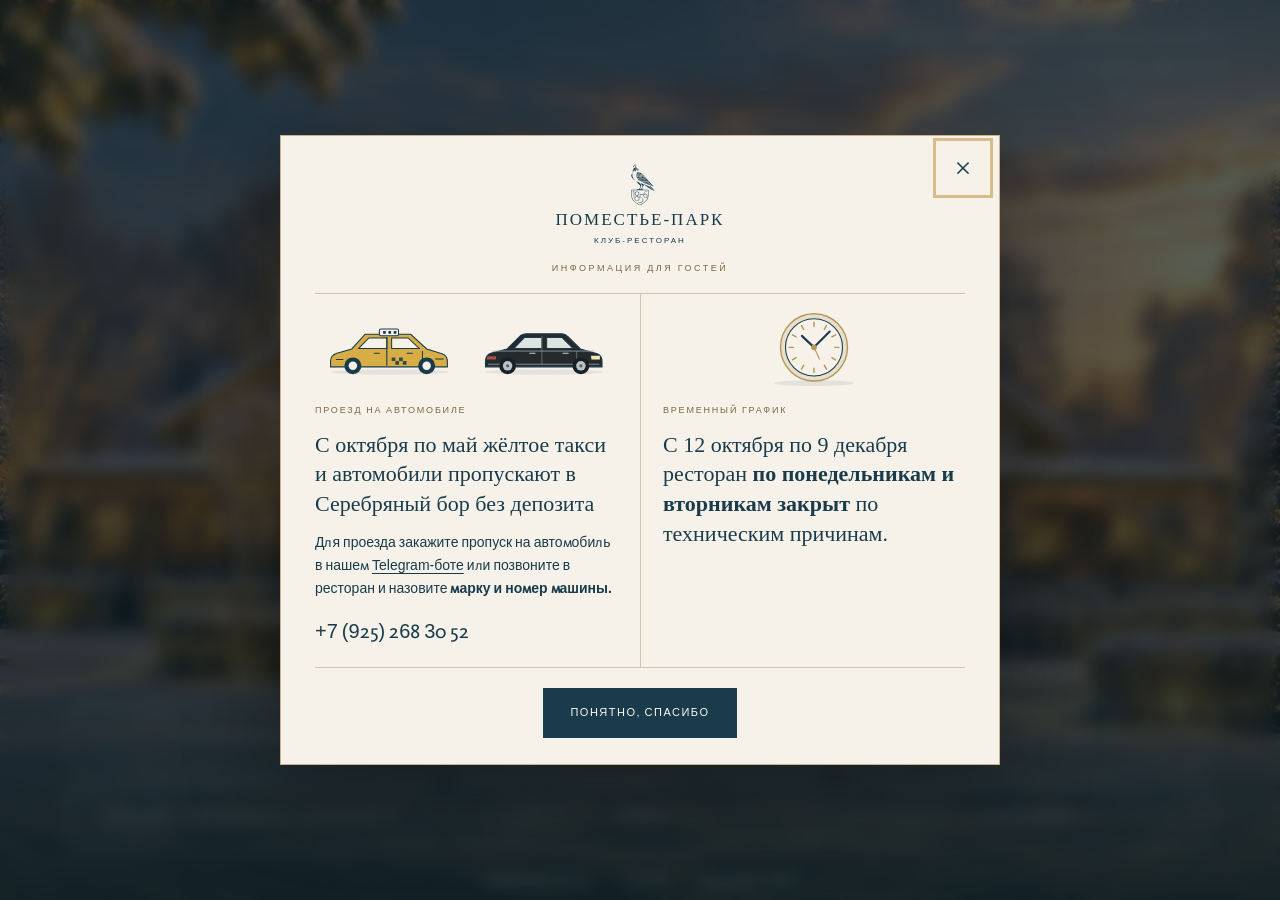
==== commit 62d5e4c6: "Сохранить красную шапочку на белой центральной эмблеме" ====
--- a/index.html
+++ b/index.html
@@ -90,7 +90,7 @@
 .header-contacts .header-contact-link:hover{background:#ffffff18;text-decoration:none}
 .on-map .header-contacts .header-contact-link{border-color:#193b4b40;box-shadow:inset 0 1px 0 #ffffffcc,0 4px 12px #193b4b0d}
 @media(max-width:600px){.header-contacts .header-contact-link{font-size:10px;min-height:32px;padding:7px 16px}.back-home{top:124px}.inner-page .map-scene{padding-top:170px}}
-</style><link rel="stylesheet" href="privacy.css?v=20261104-metrika2"></head><body><main class="experience seasonal-home is-winter" aria-label="Поместье-Парк"><img class="season-photo is-current" src="season-winter.png" alt="Поместье-Парк зимой" aria-hidden="false" fetchpriority="high"><img class="season-photo" src="season-spring.png" alt="Поместье-Парк весной" aria-hidden="true"><img class="season-photo" src="season-summer.png" alt="Поместье-Парк летом" aria-hidden="true"><img class="season-photo" src="season-autumn.png" alt="Поместье-Парк осенью" aria-hidden="true"><div class="shade"></div><div class="winter-snow" aria-hidden="true"><i style="--x:18.26%;--size:4.8px;--fall:20.1s;--delay:-20.07s;--drift:-16px;--alpha:0.33"></i><i style="--x:99.87%;--size:4.7px;--fall:18.5s;--delay:-14.92s;--drift:7px;--alpha:0.61"></i><i style="--x:86.58%;--size:5.1px;--fall:15.3s;--delay:-15.12s;--drift:-36px;--alpha:0.26"></i><i style="--x:84.52%;--size:2.7px;--fall:15.9s;--delay:-10.84s;--drift:62px;--alpha:0.73"></i><i style="--x:84.33%;--size:2.3px;--fall:19.1s;--delay:-3.01s;--drift:18px;--alpha:0.73"></i><i style="--x:66.08%;--size:2.3px;--fall:17.8s;--delay:-0.59s;--drift:-11px;--alpha:0.41"></i><i style="--x:9.69%;--size:5.6px;--fall:10.8s;--delay:-7.18s;--drift:-26px;--alpha:0.66"></i><i style="--x:26.64%;--size:6.0px;--fall:20.3s;--delay:-15.08s;--drift:-15px;--alpha:0.30"></i><i style="--x:14.31%;--size:4.0px;--fall:11.9s;--delay:-5.71s;--drift:-32px;--alpha:0.49"></i><i style="--x:22.57%;--size:3.0px;--fall:16.1s;--delay:-12.82s;--drift:-44px;--alpha:0.57"></i><i style="--x:64.87%;--size:3.0px;--fall:17.7s;--delay:-6.93s;--drift:13px;--alpha:0.45"></i><i style="--x:25.05%;--size:3.9px;--fall:20.0s;--delay:-3.71s;--drift:46px;--alpha:0.42"></i><i style="--x:3.38%;--size:5.5px;--fall:20.9s;--delay:-18.20s;--drift:15px;--alpha:0.47"></i><i style="--x:8.15%;--size:5.1px;--fall:11.1s;--delay:-3.64s;--drift:39px;--alpha:0.66"></i><i style="--x:40.96%;--size:4.2px;--fall:16.9s;--delay:-6.70s;--drift:-9px;--alpha:0.39"></i><i style="--x:74.46%;--size:3.5px;--fall:11.7s;--delay:-0.74s;--drift:-61px;--alpha:0.71"></i><i style="--x:64.57%;--size:5.7px;--fall:10.2s;--delay:-4.08s;--drift:35px;--alpha:0.70"></i><i style="--x:76.02%;--size:3.1px;--fall:14.6s;--delay:-4.65s;--drift:-63px;--alpha:0.45"></i><i style="--x:6.81%;--size:2.1px;--fall:15.6s;--delay:-12.24s;--drift:-33px;--alpha:0.51"></i><i style="--x:44.57%;--size:5.6px;--fall:12.6s;--delay:-2.21s;--drift:-53px;--alpha:0.31"></i><i style="--x:2.37%;--size:2.3px;--fall:12.8s;--delay:-12.39s;--drift:60px;--alpha:0.27"></i><i style="--x:10.38%;--size:5.6px;--fall:19.5s;--delay:-3.57s;--drift:-29px;--alpha:0.64"></i><i style="--x:52.26%;--size:5.1px;--fall:17.2s;--delay:-8.97s;--drift:13px;--alpha:0.38"></i><i style="--x:64.84%;--size:4.6px;--fall:15.4s;--delay:-6.33s;--drift:-26px;--alpha:0.42"></i><i style="--x:13.16%;--size:2.8px;--fall:11.8s;--delay:-11.42s;--drift:7px;--alpha:0.73"></i><i style="--x:13.52%;--size:5.4px;--fall:17.7s;--delay:-1.77s;--drift:-5px;--alpha:0.71"></i><i style="--x:37.65%;--size:3.8px;--fall:12.3s;--delay:-7.68s;--drift:56px;--alpha:0.54"></i><i style="--x:87.22%;--size:6.0px;--fall:15.5s;--delay:-13.37s;--drift:-21px;--alpha:0.33"></i><i style="--x:1.26%;--size:2.8px;--fall:19.9s;--delay:-5.49s;--drift:56px;--alpha:0.59"></i><i style="--x:32.90%;--size:5.0px;--fall:12.9s;--delay:-3.06s;--drift:56px;--alpha:0.53"></i><i style="--x:63.26%;--size:5.8px;--fall:12.9s;--delay:-7.34s;--drift:-9px;--alpha:0.43"></i><i style="--x:95.27%;--size:2.9px;--fall:19.8s;--delay:-10.07s;--drift:20px;--alpha:0.29"></i><i style="--x:45.22%;--size:3.4px;--fall:20.1s;--delay:-19.31s;--drift:55px;--alpha:0.53"></i><i style="--x:51.90%;--size:3.0px;--fall:11.3s;--delay:-10.93s;--drift:12px;--alpha:0.57"></i><i style="--x:65.89%;--size:4.2px;--fall:10.8s;--delay:-10.58s;--drift:-11px;--alpha:0.43"></i><i style="--x:51.99%;--size:5.8px;--fall:17.7s;--delay:-3.78s;--drift:-1px;--alpha:0.56"></i><i style="--x:51.95%;--size:4.8px;--fall:11.9s;--delay:-5.33s;--drift:-24px;--alpha:0.39"></i><i style="--x:1.61%;--size:4.3px;--fall:14.6s;--delay:-12.34s;--drift:-4px;--alpha:0.49"></i><i style="--x:48.57%;--size:2.0px;--fall:16.1s;--delay:-15.45s;--drift:59px;--alpha:0.32"></i><i style="--x:60.15%;--size:4.1px;--fall:12.8s;--delay:-12.13s;--drift:-37px;--alpha:0.42"></i><i style="--x:98.36%;--size:4.9px;--fall:17.9s;--delay:-4.09s;--drift:-14px;--alpha:0.42"></i><i style="--x:75.17%;--size:4.4px;--fall:12.8s;--delay:-12.32s;--drift:32px;--alpha:0.53"></i></div><div class="season-effect petals" aria-hidden="true"><i class="season-particle tone-0" style="--x:48.99%;--y:50.31%;--size:16.8px;--duration:15.74s;--delay:-12.78s;--drift:-75px;--turn:528deg;--flutter:0.39s;--tone:0"><b></b></i><i class="season-particle tone-1" style="--x:3.34%;--y:48.29%;--size:15.7px;--duration:23.16s;--delay:-4.58s;--drift:126px;--turn:610deg;--flutter:0.35s;--tone:1"><b></b></i><i class="season-particle tone-2" style="--x:62.79%;--y:68.57%;--size:15.2px;--duration:19.78s;--delay:-1.72s;--drift:-68px;--turn:608deg;--flutter:0.30s;--tone:2"><b></b></i><i class="season-particle tone-0" style="--x:30.34%;--y:52.33%;--size:13.5px;--duration:18.29s;--delay:-13.08s;--drift:65px;--turn:393deg;--flutter:0.43s;--tone:0"><b></b></i><i class="season-particle tone-1" style="--x:90.66%;--y:59.72%;--size:9.2px;--duration:21.76s;--delay:-6.50s;--drift:-35px;--turn:332deg;--flutter:0.32s;--tone:1"><b></b></i><i class="season-particle tone-2" style="--x:35.62%;--y:60.80%;--size:13.8px;--duration:23.67s;--delay:-16.53s;--drift:12px;--turn:193deg;--flutter:0.44s;--tone:2"><b></b></i><i class="season-particle tone-0" style="--x:41.31%;--y:20.15%;--size:11.8px;--duration:21.94s;--delay:-12.31s;--drift:-60px;--turn:523deg;--flutter:0.58s;--tone:0"><b></b></i><i class="season-particle tone-1" style="--x:87.33%;--y:45.64%;--size:9.2px;--duration:15.12s;--delay:-7.87s;--drift:29px;--turn:439deg;--flutter:0.47s;--tone:1"><b></b></i><i class="season-particle tone-2" style="--x:7.51%;--y:44.86%;--size:12.6px;--duration:24.08s;--delay:-9.08s;--drift:153px;--turn:203deg;--flutter:0.54s;--tone:2"><b></b></i><i class="season-particle tone-0" style="--x:50.52%;--y:41.99%;--size:16.9px;--duration:21.51s;--delay:-17.53s;--drift:98px;--turn:222deg;--flutter:0.32s;--tone:0"><b></b></i><i class="season-particle tone-1" style="--x:34.00%;--y:30.52%;--size:14.4px;--duration:19.32s;--delay:-9.70s;--drift:17px;--turn:634deg;--flutter:0.64s;--tone:1"><b></b></i><i class="season-particle tone-2" style="--x:19.63%;--y:47.62%;--size:15.0px;--duration:22.19s;--delay:-18.68s;--drift:40px;--turn:646deg;--flutter:0.35s;--tone:2"><b></b></i><i class="season-particle tone-0" style="--x:8.70%;--y:68.44%;--size:11.7px;--duration:16.98s;--delay:-8.28s;--drift:-89px;--turn:462deg;--flutter:0.62s;--tone:0"><b></b></i><i class="season-particle tone-1" style="--x:91.41%;--y:68.11%;--size:12.1px;--duration:16.21s;--delay:-7.85s;--drift:-13px;--turn:298deg;--flutter:0.34s;--tone:1"><b></b></i><i class="season-particle tone-2" style="--x:69.37%;--y:61.79%;--size:11.0px;--duration:22.36s;--delay:-11.18s;--drift:-129px;--turn:496deg;--flutter:0.60s;--tone:2"><b></b></i><i class="season-particle tone-0" style="--x:79.28%;--y:28.61%;--size:9.3px;--duration:16.21s;--delay:-11.36s;--drift:-17px;--turn:400deg;--flutter:0.63s;--tone:0"><b></b></i><i class="season-particle tone-1" style="--x:99.61%;--y:45.94%;--size:12.1px;--duration:22.33s;--delay:-0.55s;--drift:-54px;--turn:408deg;--flutter:0.61s;--tone:1"><b></b></i><i class="season-particle tone-2" style="--x:13.72%;--y:64.20%;--size:16.1px;--duration:15.80s;--delay:-15.40s;--drift:-135px;--turn:605deg;--flutter:0.53s;--tone:2"><b></b></i><i class="season-particle tone-0" style="--x:36.27%;--y:26.55%;--size:10.9px;--duration:22.58s;--delay:-0.61s;--drift:58px;--turn:575deg;--flutter:0.48s;--tone:0"><b></b></i><i class="season-particle tone-1" style="--x:39.23%;--y:23.22%;--size:15.7px;--duration:22.32s;--delay:-4.71s;--drift:127px;--turn:442deg;--flutter:0.48s;--tone:1"><b></b></i><i class="season-particle tone-2" style="--x:35.58%;--y:65.92%;--size:10.7px;--duration:25.85s;--delay:-20.58s;--drift:-11px;--turn:606deg;--flutter:0.60s;--tone:2"><b></b></i><i class="season-particle tone-0" style="--x:86.16%;--y:77.24%;--size:10.6px;--duration:19.23s;--delay:-6.49s;--drift:-146px;--turn:406deg;--flutter:0.61s;--tone:0"><b></b></i><i class="season-particle tone-1" style="--x:63.97%;--y:49.88%;--size:16.4px;--duration:23.70s;--delay:-21.70s;--drift:-101px;--turn:228deg;--flutter:0.32s;--tone:1"><b></b></i><i class="season-particle tone-2" style="--x:95.89%;--y:32.74%;--size:15.1px;--duration:16.60s;--delay:-11.94s;--drift:21px;--turn:585deg;--flutter:0.62s;--tone:2"><b></b></i><i class="season-particle tone-0" style="--x:83.70%;--y:78.34%;--size:13.0px;--duration:24.01s;--delay:-0.95s;--drift:-17px;--turn:192deg;--flutter:0.50s;--tone:0"><b></b></i><i class="season-particle tone-1" style="--x:94.16%;--y:37.86%;--size:14.6px;--duration:14.40s;--delay:-1.02s;--drift:120px;--turn:519deg;--flutter:0.59s;--tone:1"><b></b></i><i class="season-particle tone-2" style="--x:67.70%;--y:60.75%;--size:12.6px;--duration:19.97s;--delay:-6.50s;--drift:-62px;--turn:185deg;--flutter:0.33s;--tone:2"><b></b></i></div><div class="season-effect leaves" aria-hidden="true"><i class="season-particle tone-0" style="--x:19.83%;--y:43.42%;--size:10.5px;--duration:18.69s;--delay:-14.57s;--drift:99px;--turn:554deg;--flutter:0.50s;--tone:0"><b></b></i><i class="season-particle tone-1" style="--x:74.75%;--y:21.06%;--size:16.1px;--duration:23.25s;--delay:-19.15s;--drift:54px;--turn:627deg;--flutter:0.43s;--tone:1"><b></b></i><i class="season-particle tone-2" style="--x:46.27%;--y:31.89%;--size:11.8px;--duration:20.51s;--delay:-12.85s;--drift:82px;--turn:521deg;--flutter:0.36s;--tone:2"><b></b></i><i class="season-particle tone-0" style="--x:45.64%;--y:65.78%;--size:16.1px;--duration:18.45s;--delay:-6.40s;--drift:62px;--turn:325deg;--flutter:0.42s;--tone:0"><b></b></i><i class="season-particle tone-1" style="--x:92.77%;--y:78.60%;--size:12.8px;--duration:14.86s;--delay:-6.94s;--drift:20px;--turn:445deg;--flutter:0.59s;--tone:1"><b></b></i><i class="season-particle tone-2" style="--x:45.17%;--y:58.25%;--size:12.8px;--duration:16.97s;--delay:-4.79s;--drift:77px;--turn:236deg;--flutter:0.35s;--tone:2"><b></b></i><i class="season-particle tone-0" style="--x:37.80%;--y:62.30%;--size:14.7px;--duration:25.64s;--delay:-25.57s;--drift:-127px;--turn:288deg;--flutter:0.47s;--tone:0"><b></b></i><i class="season-particle tone-1" style="--x:73.94%;--y:60.78%;--size:14.8px;--duration:20.21s;--delay:-19.75s;--drift:-94px;--turn:477deg;--flutter:0.49s;--tone:1"><b></b></i><i class="season-particle tone-2" style="--x:10.87%;--y:71.32%;--size:13.3px;--duration:14.99s;--delay:-1.76s;--drift:-120px;--turn:182deg;--flutter:0.48s;--tone:2"><b></b></i><i class="season-particle tone-0" style="--x:43.46%;--y:42.30%;--size:10.5px;--duration:23.94s;--delay:-3.77s;--drift:16px;--turn:266deg;--flutter:0.59s;--tone:0"><b></b></i><i class="season-particle tone-1" style="--x:85.35%;--y:70.65%;--size:12.1px;--duration:22.58s;--delay:-9.95s;--drift:-100px;--turn:379deg;--flutter:0.33s;--tone:1"><b></b></i><i class="season-particle tone-2" style="--x:52.10%;--y:36.97%;--size:10.0px;--duration:22.48s;--delay:-4.48s;--drift:-33px;--turn:473deg;--flutter:0.54s;--tone:2"><b></b></i><i class="season-particle tone-0" style="--x:58.40%;--y:30.22%;--size:9.8px;--duration:22.20s;--delay:-1.30s;--drift:127px;--turn:299deg;--flutter:0.63s;--tone:0"><b></b></i><i class="season-particle tone-1" style="--x:65.05%;--y:50.59%;--size:11.8px;--duration:21.52s;--delay:-9.51s;--drift:-130px;--turn:453deg;--flutter:0.57s;--tone:1"><b></b></i><i class="season-particle tone-2" style="--x:36.15%;--y:71.22%;--size:11.4px;--duration:25.15s;--delay:-10.80s;--drift:-127px;--turn:330deg;--flutter:0.45s;--tone:2"><b></b></i><i class="season-particle tone-0" style="--x:61.61%;--y:36.86%;--size:14.7px;--duration:22.43s;--delay:-5.35s;--drift:94px;--turn:650deg;--flutter:0.61s;--tone:0"><b></b></i><i class="season-particle tone-1" style="--x:36.55%;--y:60.11%;--size:14.3px;--duration:23.00s;--delay:-2.94s;--drift:115px;--turn:442deg;--flutter:0.34s;--tone:1"><b></b></i><i class="season-particle tone-2" style="--x:15.97%;--y:55.95%;--size:12.8px;--duration:18.58s;--delay:-11.33s;--drift:117px;--turn:319deg;--flutter:0.35s;--tone:2"><b></b></i><i class="season-particle tone-0" style="--x:37.73%;--y:60.33%;--size:10.3px;--duration:22.83s;--delay:-22.18s;--drift:68px;--turn:238deg;--flutter:0.49s;--tone:0"><b></b></i><i class="season-particle tone-1" style="--x:59.38%;--y:75.63%;--size:10.7px;--duration:22.43s;--delay:-18.00s;--drift:-145px;--turn:629deg;--flutter:0.32s;--tone:1"><b></b></i></div><div class="season-effect fireflies" aria-hidden="true"><i style="--x:34.14%;--y:82.98%;--size:2.0px;--duration:13.88s;--delay:-13.15s;--drift:24.0px;--rise:-21.3px;--glow:3.60s"><b></b></i><i style="--x:9.93%;--y:70.62%;--size:2.0px;--duration:11.84s;--delay:-5.85s;--drift:15.1px;--rise:-12.3px;--glow:4.05s"><b></b></i><i style="--x:20.01%;--y:75.08%;--size:2.1px;--duration:11.54s;--delay:-3.04s;--drift:-16.9px;--rise:-10.0px;--glow:4.31s"><b></b></i><i style="--x:90.15%;--y:93.43%;--size:3.2px;--duration:8.75s;--delay:-2.36s;--drift:-12.2px;--rise:-12.7px;--glow:4.54s"><b></b></i><i style="--x:31.81%;--y:65.51%;--size:2.6px;--duration:9.75s;--delay:-1.11s;--drift:-12.0px;--rise:-20.7px;--glow:4.25s"><b></b></i><i style="--x:49.45%;--y:81.40%;--size:3.5px;--duration:9.06s;--delay:-1.52s;--drift:-9.4px;--rise:-22.1px;--glow:4.73s"><b></b></i><i style="--x:47.86%;--y:74.31%;--size:2.2px;--duration:12.26s;--delay:-9.98s;--drift:5.9px;--rise:-13.3px;--glow:5.56s"><b></b></i><i style="--x:8.16%;--y:70.47%;--size:2.8px;--duration:11.91s;--delay:-8.07s;--drift:0.2px;--rise:-20.5px;--glow:3.73s"><b></b></i><i style="--x:83.66%;--y:93.50%;--size:2.9px;--duration:10.27s;--delay:-2.05s;--drift:4.9px;--rise:-22.2px;--glow:4.88s"><b></b></i><i style="--x:30.06%;--y:78.55%;--size:3.6px;--duration:9.18s;--delay:-8.56s;--drift:-8.7px;--rise:-17.3px;--glow:5.60s"><b></b></i><i style="--x:49.32%;--y:92.97%;--size:2.7px;--duration:10.18s;--delay:-10.32s;--drift:0.1px;--rise:-13.9px;--glow:3.87s"><b></b></i><i style="--x:6.22%;--y:77.25%;--size:2.1px;--duration:8.74s;--delay:-9.57s;--drift:9.1px;--rise:-9.6px;--glow:5.04s"><b></b></i><i style="--x:54.98%;--y:74.99%;--size:2.9px;--duration:9.02s;--delay:-1.64s;--drift:1.7px;--rise:-14.6px;--glow:3.92s"><b></b></i><i style="--x:71.57%;--y:80.37%;--size:2.6px;--duration:12.96s;--delay:-0.35s;--drift:-11.1px;--rise:-20.2px;--glow:5.02s"><b></b></i><i style="--x:27.74%;--y:93.49%;--size:2.2px;--duration:10.15s;--delay:-7.52s;--drift:11.7px;--rise:-21.4px;--glow:3.49s"><b></b></i><i style="--x:71.97%;--y:87.83%;--size:3.0px;--duration:13.32s;--delay:-6.32s;--drift:-2.4px;--rise:-17.0px;--glow:3.38s"><b></b></i><i style="--x:79.51%;--y:66.79%;--size:2.1px;--duration:13.37s;--delay:-7.23s;--drift:-17.0px;--rise:-10.0px;--glow:3.57s"><b></b></i><i style="--x:45.80%;--y:65.42%;--size:2.3px;--duration:10.37s;--delay:-11.21s;--drift:-17.8px;--rise:-12.3px;--glow:4.93s"><b></b></i><i style="--x:65.54%;--y:92.99%;--size:2.9px;--duration:7.03s;--delay:-0.90s;--drift:17.8px;--rise:-24.0px;--glow:3.82s"><b></b></i></div><div class="signature"><img src="logo.svg?v=festive" alt="" class="bird"><h1>ПОМЕСТЬЕ-ПАРК</h1><p>КЛУБ-РЕСТОРАН</p></div><nav class="home-actions" aria-label="Разделы сайта"><a href="booking.html">ЗАБРОНИРОВАТЬ СТОЛ</a><a href="events.html">БАНКЕТ</a><a href="menu.html">МЕНЮ / ДОСТАВКА</a><a href="deposit.html">ДЕПОЗИТ — ПРОПУСК НА АВТОМОБИЛЬ</a><a href="venues.html">АФИША</a><a href="about.html">О РЕСТОРАНЕ</a></nav></main><a class="brand" href="index.html" aria-label="На главную"><img src="logo.svg" alt="Поместье-Парк"></a><div class="header-contacts"><a href="contacts.html">Москва, Серебряный бор, Таманская улица 46 с 1</a><a class="header-phone" href="contacts.html">+7 (925) 268 30 52</a><a class="header-contact-link" href="contacts.html">КОНТАКТЫ</a></div><dialog id="guest-notice" class="guest-notice" aria-label="Информация для гостей">
+</style><link rel="stylesheet" href="privacy.css?v=20261104-metrika2"></head><body><main class="experience seasonal-home is-winter" aria-label="Поместье-Парк"><img class="season-photo is-current" src="season-winter.png" alt="Поместье-Парк зимой" aria-hidden="false" fetchpriority="high"><img class="season-photo" src="season-spring.png" alt="Поместье-Парк весной" aria-hidden="true"><img class="season-photo" src="season-summer.png" alt="Поместье-Парк летом" aria-hidden="true"><img class="season-photo" src="season-autumn.png" alt="Поместье-Парк осенью" aria-hidden="true"><div class="shade"></div><div class="winter-snow" aria-hidden="true"><i style="--x:18.26%;--size:4.8px;--fall:20.1s;--delay:-20.07s;--drift:-16px;--alpha:0.33"></i><i style="--x:99.87%;--size:4.7px;--fall:18.5s;--delay:-14.92s;--drift:7px;--alpha:0.61"></i><i style="--x:86.58%;--size:5.1px;--fall:15.3s;--delay:-15.12s;--drift:-36px;--alpha:0.26"></i><i style="--x:84.52%;--size:2.7px;--fall:15.9s;--delay:-10.84s;--drift:62px;--alpha:0.73"></i><i style="--x:84.33%;--size:2.3px;--fall:19.1s;--delay:-3.01s;--drift:18px;--alpha:0.73"></i><i style="--x:66.08%;--size:2.3px;--fall:17.8s;--delay:-0.59s;--drift:-11px;--alpha:0.41"></i><i style="--x:9.69%;--size:5.6px;--fall:10.8s;--delay:-7.18s;--drift:-26px;--alpha:0.66"></i><i style="--x:26.64%;--size:6.0px;--fall:20.3s;--delay:-15.08s;--drift:-15px;--alpha:0.30"></i><i style="--x:14.31%;--size:4.0px;--fall:11.9s;--delay:-5.71s;--drift:-32px;--alpha:0.49"></i><i style="--x:22.57%;--size:3.0px;--fall:16.1s;--delay:-12.82s;--drift:-44px;--alpha:0.57"></i><i style="--x:64.87%;--size:3.0px;--fall:17.7s;--delay:-6.93s;--drift:13px;--alpha:0.45"></i><i style="--x:25.05%;--size:3.9px;--fall:20.0s;--delay:-3.71s;--drift:46px;--alpha:0.42"></i><i style="--x:3.38%;--size:5.5px;--fall:20.9s;--delay:-18.20s;--drift:15px;--alpha:0.47"></i><i style="--x:8.15%;--size:5.1px;--fall:11.1s;--delay:-3.64s;--drift:39px;--alpha:0.66"></i><i style="--x:40.96%;--size:4.2px;--fall:16.9s;--delay:-6.70s;--drift:-9px;--alpha:0.39"></i><i style="--x:74.46%;--size:3.5px;--fall:11.7s;--delay:-0.74s;--drift:-61px;--alpha:0.71"></i><i style="--x:64.57%;--size:5.7px;--fall:10.2s;--delay:-4.08s;--drift:35px;--alpha:0.70"></i><i style="--x:76.02%;--size:3.1px;--fall:14.6s;--delay:-4.65s;--drift:-63px;--alpha:0.45"></i><i style="--x:6.81%;--size:2.1px;--fall:15.6s;--delay:-12.24s;--drift:-33px;--alpha:0.51"></i><i style="--x:44.57%;--size:5.6px;--fall:12.6s;--delay:-2.21s;--drift:-53px;--alpha:0.31"></i><i style="--x:2.37%;--size:2.3px;--fall:12.8s;--delay:-12.39s;--drift:60px;--alpha:0.27"></i><i style="--x:10.38%;--size:5.6px;--fall:19.5s;--delay:-3.57s;--drift:-29px;--alpha:0.64"></i><i style="--x:52.26%;--size:5.1px;--fall:17.2s;--delay:-8.97s;--drift:13px;--alpha:0.38"></i><i style="--x:64.84%;--size:4.6px;--fall:15.4s;--delay:-6.33s;--drift:-26px;--alpha:0.42"></i><i style="--x:13.16%;--size:2.8px;--fall:11.8s;--delay:-11.42s;--drift:7px;--alpha:0.73"></i><i style="--x:13.52%;--size:5.4px;--fall:17.7s;--delay:-1.77s;--drift:-5px;--alpha:0.71"></i><i style="--x:37.65%;--size:3.8px;--fall:12.3s;--delay:-7.68s;--drift:56px;--alpha:0.54"></i><i style="--x:87.22%;--size:6.0px;--fall:15.5s;--delay:-13.37s;--drift:-21px;--alpha:0.33"></i><i style="--x:1.26%;--size:2.8px;--fall:19.9s;--delay:-5.49s;--drift:56px;--alpha:0.59"></i><i style="--x:32.90%;--size:5.0px;--fall:12.9s;--delay:-3.06s;--drift:56px;--alpha:0.53"></i><i style="--x:63.26%;--size:5.8px;--fall:12.9s;--delay:-7.34s;--drift:-9px;--alpha:0.43"></i><i style="--x:95.27%;--size:2.9px;--fall:19.8s;--delay:-10.07s;--drift:20px;--alpha:0.29"></i><i style="--x:45.22%;--size:3.4px;--fall:20.1s;--delay:-19.31s;--drift:55px;--alpha:0.53"></i><i style="--x:51.90%;--size:3.0px;--fall:11.3s;--delay:-10.93s;--drift:12px;--alpha:0.57"></i><i style="--x:65.89%;--size:4.2px;--fall:10.8s;--delay:-10.58s;--drift:-11px;--alpha:0.43"></i><i style="--x:51.99%;--size:5.8px;--fall:17.7s;--delay:-3.78s;--drift:-1px;--alpha:0.56"></i><i style="--x:51.95%;--size:4.8px;--fall:11.9s;--delay:-5.33s;--drift:-24px;--alpha:0.39"></i><i style="--x:1.61%;--size:4.3px;--fall:14.6s;--delay:-12.34s;--drift:-4px;--alpha:0.49"></i><i style="--x:48.57%;--size:2.0px;--fall:16.1s;--delay:-15.45s;--drift:59px;--alpha:0.32"></i><i style="--x:60.15%;--size:4.1px;--fall:12.8s;--delay:-12.13s;--drift:-37px;--alpha:0.42"></i><i style="--x:98.36%;--size:4.9px;--fall:17.9s;--delay:-4.09s;--drift:-14px;--alpha:0.42"></i><i style="--x:75.17%;--size:4.4px;--fall:12.8s;--delay:-12.32s;--drift:32px;--alpha:0.53"></i></div><div class="season-effect petals" aria-hidden="true"><i class="season-particle tone-0" style="--x:48.99%;--y:50.31%;--size:16.8px;--duration:15.74s;--delay:-12.78s;--drift:-75px;--turn:528deg;--flutter:0.39s;--tone:0"><b></b></i><i class="season-particle tone-1" style="--x:3.34%;--y:48.29%;--size:15.7px;--duration:23.16s;--delay:-4.58s;--drift:126px;--turn:610deg;--flutter:0.35s;--tone:1"><b></b></i><i class="season-particle tone-2" style="--x:62.79%;--y:68.57%;--size:15.2px;--duration:19.78s;--delay:-1.72s;--drift:-68px;--turn:608deg;--flutter:0.30s;--tone:2"><b></b></i><i class="season-particle tone-0" style="--x:30.34%;--y:52.33%;--size:13.5px;--duration:18.29s;--delay:-13.08s;--drift:65px;--turn:393deg;--flutter:0.43s;--tone:0"><b></b></i><i class="season-particle tone-1" style="--x:90.66%;--y:59.72%;--size:9.2px;--duration:21.76s;--delay:-6.50s;--drift:-35px;--turn:332deg;--flutter:0.32s;--tone:1"><b></b></i><i class="season-particle tone-2" style="--x:35.62%;--y:60.80%;--size:13.8px;--duration:23.67s;--delay:-16.53s;--drift:12px;--turn:193deg;--flutter:0.44s;--tone:2"><b></b></i><i class="season-particle tone-0" style="--x:41.31%;--y:20.15%;--size:11.8px;--duration:21.94s;--delay:-12.31s;--drift:-60px;--turn:523deg;--flutter:0.58s;--tone:0"><b></b></i><i class="season-particle tone-1" style="--x:87.33%;--y:45.64%;--size:9.2px;--duration:15.12s;--delay:-7.87s;--drift:29px;--turn:439deg;--flutter:0.47s;--tone:1"><b></b></i><i class="season-particle tone-2" style="--x:7.51%;--y:44.86%;--size:12.6px;--duration:24.08s;--delay:-9.08s;--drift:153px;--turn:203deg;--flutter:0.54s;--tone:2"><b></b></i><i class="season-particle tone-0" style="--x:50.52%;--y:41.99%;--size:16.9px;--duration:21.51s;--delay:-17.53s;--drift:98px;--turn:222deg;--flutter:0.32s;--tone:0"><b></b></i><i class="season-particle tone-1" style="--x:34.00%;--y:30.52%;--size:14.4px;--duration:19.32s;--delay:-9.70s;--drift:17px;--turn:634deg;--flutter:0.64s;--tone:1"><b></b></i><i class="season-particle tone-2" style="--x:19.63%;--y:47.62%;--size:15.0px;--duration:22.19s;--delay:-18.68s;--drift:40px;--turn:646deg;--flutter:0.35s;--tone:2"><b></b></i><i class="season-particle tone-0" style="--x:8.70%;--y:68.44%;--size:11.7px;--duration:16.98s;--delay:-8.28s;--drift:-89px;--turn:462deg;--flutter:0.62s;--tone:0"><b></b></i><i class="season-particle tone-1" style="--x:91.41%;--y:68.11%;--size:12.1px;--duration:16.21s;--delay:-7.85s;--drift:-13px;--turn:298deg;--flutter:0.34s;--tone:1"><b></b></i><i class="season-particle tone-2" style="--x:69.37%;--y:61.79%;--size:11.0px;--duration:22.36s;--delay:-11.18s;--drift:-129px;--turn:496deg;--flutter:0.60s;--tone:2"><b></b></i><i class="season-particle tone-0" style="--x:79.28%;--y:28.61%;--size:9.3px;--duration:16.21s;--delay:-11.36s;--drift:-17px;--turn:400deg;--flutter:0.63s;--tone:0"><b></b></i><i class="season-particle tone-1" style="--x:99.61%;--y:45.94%;--size:12.1px;--duration:22.33s;--delay:-0.55s;--drift:-54px;--turn:408deg;--flutter:0.61s;--tone:1"><b></b></i><i class="season-particle tone-2" style="--x:13.72%;--y:64.20%;--size:16.1px;--duration:15.80s;--delay:-15.40s;--drift:-135px;--turn:605deg;--flutter:0.53s;--tone:2"><b></b></i><i class="season-particle tone-0" style="--x:36.27%;--y:26.55%;--size:10.9px;--duration:22.58s;--delay:-0.61s;--drift:58px;--turn:575deg;--flutter:0.48s;--tone:0"><b></b></i><i class="season-particle tone-1" style="--x:39.23%;--y:23.22%;--size:15.7px;--duration:22.32s;--delay:-4.71s;--drift:127px;--turn:442deg;--flutter:0.48s;--tone:1"><b></b></i><i class="season-particle tone-2" style="--x:35.58%;--y:65.92%;--size:10.7px;--duration:25.85s;--delay:-20.58s;--drift:-11px;--turn:606deg;--flutter:0.60s;--tone:2"><b></b></i><i class="season-particle tone-0" style="--x:86.16%;--y:77.24%;--size:10.6px;--duration:19.23s;--delay:-6.49s;--drift:-146px;--turn:406deg;--flutter:0.61s;--tone:0"><b></b></i><i class="season-particle tone-1" style="--x:63.97%;--y:49.88%;--size:16.4px;--duration:23.70s;--delay:-21.70s;--drift:-101px;--turn:228deg;--flutter:0.32s;--tone:1"><b></b></i><i class="season-particle tone-2" style="--x:95.89%;--y:32.74%;--size:15.1px;--duration:16.60s;--delay:-11.94s;--drift:21px;--turn:585deg;--flutter:0.62s;--tone:2"><b></b></i><i class="season-particle tone-0" style="--x:83.70%;--y:78.34%;--size:13.0px;--duration:24.01s;--delay:-0.95s;--drift:-17px;--turn:192deg;--flutter:0.50s;--tone:0"><b></b></i><i class="season-particle tone-1" style="--x:94.16%;--y:37.86%;--size:14.6px;--duration:14.40s;--delay:-1.02s;--drift:120px;--turn:519deg;--flutter:0.59s;--tone:1"><b></b></i><i class="season-particle tone-2" style="--x:67.70%;--y:60.75%;--size:12.6px;--duration:19.97s;--delay:-6.50s;--drift:-62px;--turn:185deg;--flutter:0.33s;--tone:2"><b></b></i></div><div class="season-effect leaves" aria-hidden="true"><i class="season-particle tone-0" style="--x:19.83%;--y:43.42%;--size:10.5px;--duration:18.69s;--delay:-14.57s;--drift:99px;--turn:554deg;--flutter:0.50s;--tone:0"><b></b></i><i class="season-particle tone-1" style="--x:74.75%;--y:21.06%;--size:16.1px;--duration:23.25s;--delay:-19.15s;--drift:54px;--turn:627deg;--flutter:0.43s;--tone:1"><b></b></i><i class="season-particle tone-2" style="--x:46.27%;--y:31.89%;--size:11.8px;--duration:20.51s;--delay:-12.85s;--drift:82px;--turn:521deg;--flutter:0.36s;--tone:2"><b></b></i><i class="season-particle tone-0" style="--x:45.64%;--y:65.78%;--size:16.1px;--duration:18.45s;--delay:-6.40s;--drift:62px;--turn:325deg;--flutter:0.42s;--tone:0"><b></b></i><i class="season-particle tone-1" style="--x:92.77%;--y:78.60%;--size:12.8px;--duration:14.86s;--delay:-6.94s;--drift:20px;--turn:445deg;--flutter:0.59s;--tone:1"><b></b></i><i class="season-particle tone-2" style="--x:45.17%;--y:58.25%;--size:12.8px;--duration:16.97s;--delay:-4.79s;--drift:77px;--turn:236deg;--flutter:0.35s;--tone:2"><b></b></i><i class="season-particle tone-0" style="--x:37.80%;--y:62.30%;--size:14.7px;--duration:25.64s;--delay:-25.57s;--drift:-127px;--turn:288deg;--flutter:0.47s;--tone:0"><b></b></i><i class="season-particle tone-1" style="--x:73.94%;--y:60.78%;--size:14.8px;--duration:20.21s;--delay:-19.75s;--drift:-94px;--turn:477deg;--flutter:0.49s;--tone:1"><b></b></i><i class="season-particle tone-2" style="--x:10.87%;--y:71.32%;--size:13.3px;--duration:14.99s;--delay:-1.76s;--drift:-120px;--turn:182deg;--flutter:0.48s;--tone:2"><b></b></i><i class="season-particle tone-0" style="--x:43.46%;--y:42.30%;--size:10.5px;--duration:23.94s;--delay:-3.77s;--drift:16px;--turn:266deg;--flutter:0.59s;--tone:0"><b></b></i><i class="season-particle tone-1" style="--x:85.35%;--y:70.65%;--size:12.1px;--duration:22.58s;--delay:-9.95s;--drift:-100px;--turn:379deg;--flutter:0.33s;--tone:1"><b></b></i><i class="season-particle tone-2" style="--x:52.10%;--y:36.97%;--size:10.0px;--duration:22.48s;--delay:-4.48s;--drift:-33px;--turn:473deg;--flutter:0.54s;--tone:2"><b></b></i><i class="season-particle tone-0" style="--x:58.40%;--y:30.22%;--size:9.8px;--duration:22.20s;--delay:-1.30s;--drift:127px;--turn:299deg;--flutter:0.63s;--tone:0"><b></b></i><i class="season-particle tone-1" style="--x:65.05%;--y:50.59%;--size:11.8px;--duration:21.52s;--delay:-9.51s;--drift:-130px;--turn:453deg;--flutter:0.57s;--tone:1"><b></b></i><i class="season-particle tone-2" style="--x:36.15%;--y:71.22%;--size:11.4px;--duration:25.15s;--delay:-10.80s;--drift:-127px;--turn:330deg;--flutter:0.45s;--tone:2"><b></b></i><i class="season-particle tone-0" style="--x:61.61%;--y:36.86%;--size:14.7px;--duration:22.43s;--delay:-5.35s;--drift:94px;--turn:650deg;--flutter:0.61s;--tone:0"><b></b></i><i class="season-particle tone-1" style="--x:36.55%;--y:60.11%;--size:14.3px;--duration:23.00s;--delay:-2.94s;--drift:115px;--turn:442deg;--flutter:0.34s;--tone:1"><b></b></i><i class="season-particle tone-2" style="--x:15.97%;--y:55.95%;--size:12.8px;--duration:18.58s;--delay:-11.33s;--drift:117px;--turn:319deg;--flutter:0.35s;--tone:2"><b></b></i><i class="season-particle tone-0" style="--x:37.73%;--y:60.33%;--size:10.3px;--duration:22.83s;--delay:-22.18s;--drift:68px;--turn:238deg;--flutter:0.49s;--tone:0"><b></b></i><i class="season-particle tone-1" style="--x:59.38%;--y:75.63%;--size:10.7px;--duration:22.43s;--delay:-18.00s;--drift:-145px;--turn:629deg;--flutter:0.32s;--tone:1"><b></b></i></div><div class="season-effect fireflies" aria-hidden="true"><i style="--x:34.14%;--y:82.98%;--size:2.0px;--duration:13.88s;--delay:-13.15s;--drift:24.0px;--rise:-21.3px;--glow:3.60s"><b></b></i><i style="--x:9.93%;--y:70.62%;--size:2.0px;--duration:11.84s;--delay:-5.85s;--drift:15.1px;--rise:-12.3px;--glow:4.05s"><b></b></i><i style="--x:20.01%;--y:75.08%;--size:2.1px;--duration:11.54s;--delay:-3.04s;--drift:-16.9px;--rise:-10.0px;--glow:4.31s"><b></b></i><i style="--x:90.15%;--y:93.43%;--size:3.2px;--duration:8.75s;--delay:-2.36s;--drift:-12.2px;--rise:-12.7px;--glow:4.54s"><b></b></i><i style="--x:31.81%;--y:65.51%;--size:2.6px;--duration:9.75s;--delay:-1.11s;--drift:-12.0px;--rise:-20.7px;--glow:4.25s"><b></b></i><i style="--x:49.45%;--y:81.40%;--size:3.5px;--duration:9.06s;--delay:-1.52s;--drift:-9.4px;--rise:-22.1px;--glow:4.73s"><b></b></i><i style="--x:47.86%;--y:74.31%;--size:2.2px;--duration:12.26s;--delay:-9.98s;--drift:5.9px;--rise:-13.3px;--glow:5.56s"><b></b></i><i style="--x:8.16%;--y:70.47%;--size:2.8px;--duration:11.91s;--delay:-8.07s;--drift:0.2px;--rise:-20.5px;--glow:3.73s"><b></b></i><i style="--x:83.66%;--y:93.50%;--size:2.9px;--duration:10.27s;--delay:-2.05s;--drift:4.9px;--rise:-22.2px;--glow:4.88s"><b></b></i><i style="--x:30.06%;--y:78.55%;--size:3.6px;--duration:9.18s;--delay:-8.56s;--drift:-8.7px;--rise:-17.3px;--glow:5.60s"><b></b></i><i style="--x:49.32%;--y:92.97%;--size:2.7px;--duration:10.18s;--delay:-10.32s;--drift:0.1px;--rise:-13.9px;--glow:3.87s"><b></b></i><i style="--x:6.22%;--y:77.25%;--size:2.1px;--duration:8.74s;--delay:-9.57s;--drift:9.1px;--rise:-9.6px;--glow:5.04s"><b></b></i><i style="--x:54.98%;--y:74.99%;--size:2.9px;--duration:9.02s;--delay:-1.64s;--drift:1.7px;--rise:-14.6px;--glow:3.92s"><b></b></i><i style="--x:71.57%;--y:80.37%;--size:2.6px;--duration:12.96s;--delay:-0.35s;--drift:-11.1px;--rise:-20.2px;--glow:5.02s"><b></b></i><i style="--x:27.74%;--y:93.49%;--size:2.2px;--duration:10.15s;--delay:-7.52s;--drift:11.7px;--rise:-21.4px;--glow:3.49s"><b></b></i><i style="--x:71.97%;--y:87.83%;--size:3.0px;--duration:13.32s;--delay:-6.32s;--drift:-2.4px;--rise:-17.0px;--glow:3.38s"><b></b></i><i style="--x:79.51%;--y:66.79%;--size:2.1px;--duration:13.37s;--delay:-7.23s;--drift:-17.0px;--rise:-10.0px;--glow:3.57s"><b></b></i><i style="--x:45.80%;--y:65.42%;--size:2.3px;--duration:10.37s;--delay:-11.21s;--drift:-17.8px;--rise:-12.3px;--glow:4.93s"><b></b></i><i style="--x:65.54%;--y:92.99%;--size:2.9px;--duration:7.03s;--delay:-0.90s;--drift:17.8px;--rise:-24.0px;--glow:3.82s"><b></b></i></div><div class="signature"><img src="festive-bird.svg" alt="" class="bird" style="filter:none"><h1>ПОМЕСТЬЕ-ПАРК</h1><p>КЛУБ-РЕСТОРАН</p></div><nav class="home-actions" aria-label="Разделы сайта"><a href="booking.html">ЗАБРОНИРОВАТЬ СТОЛ</a><a href="events.html">БАНКЕТ</a><a href="menu.html">МЕНЮ / ДОСТАВКА</a><a href="deposit.html">ДЕПОЗИТ — ПРОПУСК НА АВТОМОБИЛЬ</a><a href="venues.html">АФИША</a><a href="about.html">О РЕСТОРАНЕ</a></nav></main><a class="brand" href="index.html" aria-label="На главную"><img src="logo.svg" alt="Поместье-Парк"></a><div class="header-contacts"><a href="contacts.html">Москва, Серебряный бор, Таманская улица 46 с 1</a><a class="header-phone" href="contacts.html">+7 (925) 268 30 52</a><a class="header-contact-link" href="contacts.html">КОНТАКТЫ</a></div><dialog id="guest-notice" class="guest-notice" aria-label="Информация для гостей">
 <button class="guest-close" autofocus aria-label="Закрыть уведомление">×</button>
 <div class="guest-brand"><img src="bird.svg" alt=""><span>ПОМЕСТЬЕ-ПАРК</span><small>КЛУБ-РЕСТОРАН</small></div>
 <p class="guest-eyebrow">ИНФОРМАЦИЯ ДЛЯ ГОСТЕЙ</p>
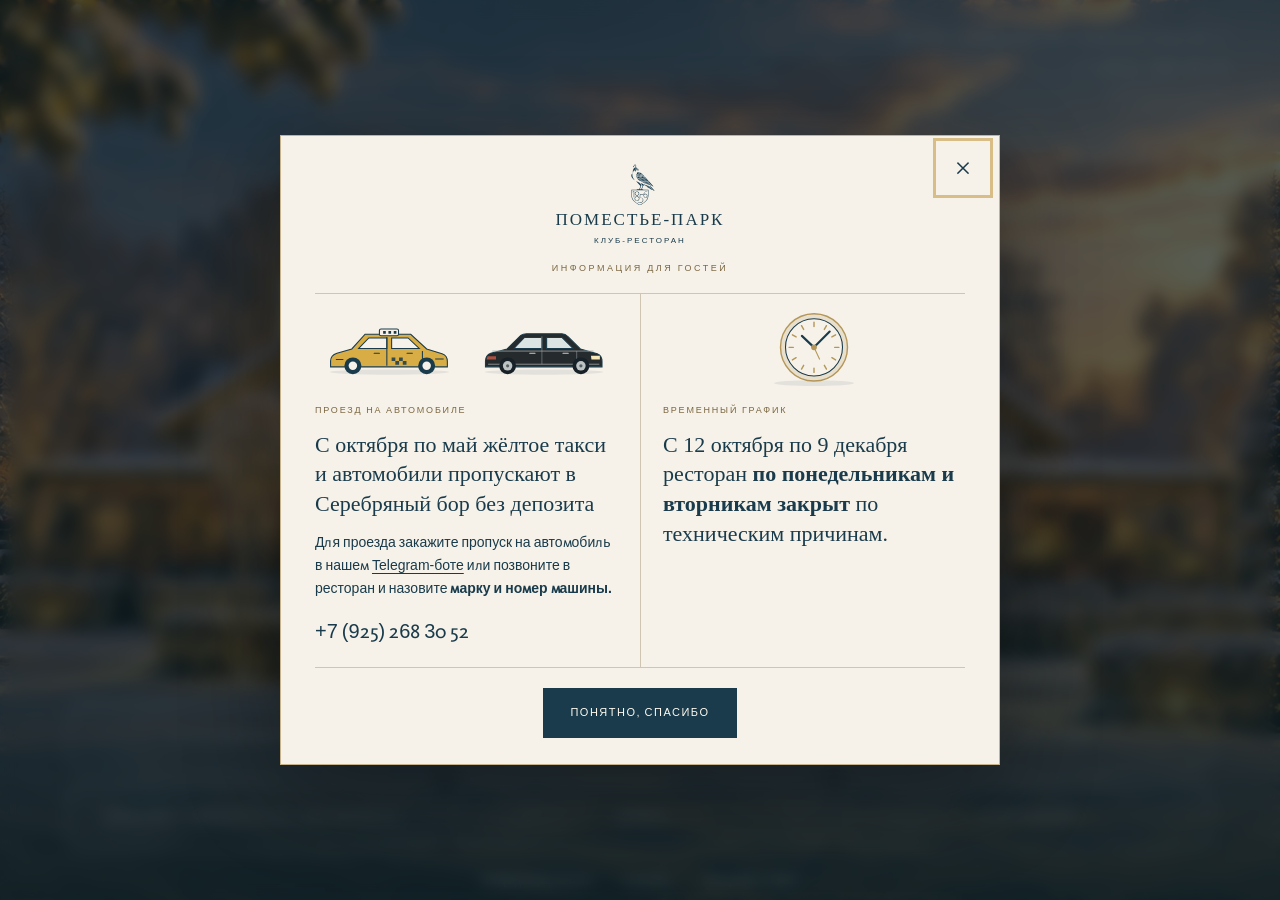
==== commit ce727c96: "Восстановить детализацию праздничных эмблем из оригинала" ====
--- a/index.html
+++ b/index.html
@@ -90,7 +90,7 @@
 .header-contacts .header-contact-link:hover{background:#ffffff18;text-decoration:none}
 .on-map .header-contacts .header-contact-link{border-color:#193b4b40;box-shadow:inset 0 1px 0 #ffffffcc,0 4px 12px #193b4b0d}
 @media(max-width:600px){.header-contacts .header-contact-link{font-size:10px;min-height:32px;padding:7px 16px}.back-home{top:124px}.inner-page .map-scene{padding-top:170px}}
-</style><link rel="stylesheet" href="privacy.css?v=20261104-metrika2"></head><body><main class="experience seasonal-home is-winter" aria-label="Поместье-Парк"><img class="season-photo is-current" src="season-winter.png" alt="Поместье-Парк зимой" aria-hidden="false" fetchpriority="high"><img class="season-photo" src="season-spring.png" alt="Поместье-Парк весной" aria-hidden="true"><img class="season-photo" src="season-summer.png" alt="Поместье-Парк летом" aria-hidden="true"><img class="season-photo" src="season-autumn.png" alt="Поместье-Парк осенью" aria-hidden="true"><div class="shade"></div><div class="winter-snow" aria-hidden="true"><i style="--x:18.26%;--size:4.8px;--fall:20.1s;--delay:-20.07s;--drift:-16px;--alpha:0.33"></i><i style="--x:99.87%;--size:4.7px;--fall:18.5s;--delay:-14.92s;--drift:7px;--alpha:0.61"></i><i style="--x:86.58%;--size:5.1px;--fall:15.3s;--delay:-15.12s;--drift:-36px;--alpha:0.26"></i><i style="--x:84.52%;--size:2.7px;--fall:15.9s;--delay:-10.84s;--drift:62px;--alpha:0.73"></i><i style="--x:84.33%;--size:2.3px;--fall:19.1s;--delay:-3.01s;--drift:18px;--alpha:0.73"></i><i style="--x:66.08%;--size:2.3px;--fall:17.8s;--delay:-0.59s;--drift:-11px;--alpha:0.41"></i><i style="--x:9.69%;--size:5.6px;--fall:10.8s;--delay:-7.18s;--drift:-26px;--alpha:0.66"></i><i style="--x:26.64%;--size:6.0px;--fall:20.3s;--delay:-15.08s;--drift:-15px;--alpha:0.30"></i><i style="--x:14.31%;--size:4.0px;--fall:11.9s;--delay:-5.71s;--drift:-32px;--alpha:0.49"></i><i style="--x:22.57%;--size:3.0px;--fall:16.1s;--delay:-12.82s;--drift:-44px;--alpha:0.57"></i><i style="--x:64.87%;--size:3.0px;--fall:17.7s;--delay:-6.93s;--drift:13px;--alpha:0.45"></i><i style="--x:25.05%;--size:3.9px;--fall:20.0s;--delay:-3.71s;--drift:46px;--alpha:0.42"></i><i style="--x:3.38%;--size:5.5px;--fall:20.9s;--delay:-18.20s;--drift:15px;--alpha:0.47"></i><i style="--x:8.15%;--size:5.1px;--fall:11.1s;--delay:-3.64s;--drift:39px;--alpha:0.66"></i><i style="--x:40.96%;--size:4.2px;--fall:16.9s;--delay:-6.70s;--drift:-9px;--alpha:0.39"></i><i style="--x:74.46%;--size:3.5px;--fall:11.7s;--delay:-0.74s;--drift:-61px;--alpha:0.71"></i><i style="--x:64.57%;--size:5.7px;--fall:10.2s;--delay:-4.08s;--drift:35px;--alpha:0.70"></i><i style="--x:76.02%;--size:3.1px;--fall:14.6s;--delay:-4.65s;--drift:-63px;--alpha:0.45"></i><i style="--x:6.81%;--size:2.1px;--fall:15.6s;--delay:-12.24s;--drift:-33px;--alpha:0.51"></i><i style="--x:44.57%;--size:5.6px;--fall:12.6s;--delay:-2.21s;--drift:-53px;--alpha:0.31"></i><i style="--x:2.37%;--size:2.3px;--fall:12.8s;--delay:-12.39s;--drift:60px;--alpha:0.27"></i><i style="--x:10.38%;--size:5.6px;--fall:19.5s;--delay:-3.57s;--drift:-29px;--alpha:0.64"></i><i style="--x:52.26%;--size:5.1px;--fall:17.2s;--delay:-8.97s;--drift:13px;--alpha:0.38"></i><i style="--x:64.84%;--size:4.6px;--fall:15.4s;--delay:-6.33s;--drift:-26px;--alpha:0.42"></i><i style="--x:13.16%;--size:2.8px;--fall:11.8s;--delay:-11.42s;--drift:7px;--alpha:0.73"></i><i style="--x:13.52%;--size:5.4px;--fall:17.7s;--delay:-1.77s;--drift:-5px;--alpha:0.71"></i><i style="--x:37.65%;--size:3.8px;--fall:12.3s;--delay:-7.68s;--drift:56px;--alpha:0.54"></i><i style="--x:87.22%;--size:6.0px;--fall:15.5s;--delay:-13.37s;--drift:-21px;--alpha:0.33"></i><i style="--x:1.26%;--size:2.8px;--fall:19.9s;--delay:-5.49s;--drift:56px;--alpha:0.59"></i><i style="--x:32.90%;--size:5.0px;--fall:12.9s;--delay:-3.06s;--drift:56px;--alpha:0.53"></i><i style="--x:63.26%;--size:5.8px;--fall:12.9s;--delay:-7.34s;--drift:-9px;--alpha:0.43"></i><i style="--x:95.27%;--size:2.9px;--fall:19.8s;--delay:-10.07s;--drift:20px;--alpha:0.29"></i><i style="--x:45.22%;--size:3.4px;--fall:20.1s;--delay:-19.31s;--drift:55px;--alpha:0.53"></i><i style="--x:51.90%;--size:3.0px;--fall:11.3s;--delay:-10.93s;--drift:12px;--alpha:0.57"></i><i style="--x:65.89%;--size:4.2px;--fall:10.8s;--delay:-10.58s;--drift:-11px;--alpha:0.43"></i><i style="--x:51.99%;--size:5.8px;--fall:17.7s;--delay:-3.78s;--drift:-1px;--alpha:0.56"></i><i style="--x:51.95%;--size:4.8px;--fall:11.9s;--delay:-5.33s;--drift:-24px;--alpha:0.39"></i><i style="--x:1.61%;--size:4.3px;--fall:14.6s;--delay:-12.34s;--drift:-4px;--alpha:0.49"></i><i style="--x:48.57%;--size:2.0px;--fall:16.1s;--delay:-15.45s;--drift:59px;--alpha:0.32"></i><i style="--x:60.15%;--size:4.1px;--fall:12.8s;--delay:-12.13s;--drift:-37px;--alpha:0.42"></i><i style="--x:98.36%;--size:4.9px;--fall:17.9s;--delay:-4.09s;--drift:-14px;--alpha:0.42"></i><i style="--x:75.17%;--size:4.4px;--fall:12.8s;--delay:-12.32s;--drift:32px;--alpha:0.53"></i></div><div class="season-effect petals" aria-hidden="true"><i class="season-particle tone-0" style="--x:48.99%;--y:50.31%;--size:16.8px;--duration:15.74s;--delay:-12.78s;--drift:-75px;--turn:528deg;--flutter:0.39s;--tone:0"><b></b></i><i class="season-particle tone-1" style="--x:3.34%;--y:48.29%;--size:15.7px;--duration:23.16s;--delay:-4.58s;--drift:126px;--turn:610deg;--flutter:0.35s;--tone:1"><b></b></i><i class="season-particle tone-2" style="--x:62.79%;--y:68.57%;--size:15.2px;--duration:19.78s;--delay:-1.72s;--drift:-68px;--turn:608deg;--flutter:0.30s;--tone:2"><b></b></i><i class="season-particle tone-0" style="--x:30.34%;--y:52.33%;--size:13.5px;--duration:18.29s;--delay:-13.08s;--drift:65px;--turn:393deg;--flutter:0.43s;--tone:0"><b></b></i><i class="season-particle tone-1" style="--x:90.66%;--y:59.72%;--size:9.2px;--duration:21.76s;--delay:-6.50s;--drift:-35px;--turn:332deg;--flutter:0.32s;--tone:1"><b></b></i><i class="season-particle tone-2" style="--x:35.62%;--y:60.80%;--size:13.8px;--duration:23.67s;--delay:-16.53s;--drift:12px;--turn:193deg;--flutter:0.44s;--tone:2"><b></b></i><i class="season-particle tone-0" style="--x:41.31%;--y:20.15%;--size:11.8px;--duration:21.94s;--delay:-12.31s;--drift:-60px;--turn:523deg;--flutter:0.58s;--tone:0"><b></b></i><i class="season-particle tone-1" style="--x:87.33%;--y:45.64%;--size:9.2px;--duration:15.12s;--delay:-7.87s;--drift:29px;--turn:439deg;--flutter:0.47s;--tone:1"><b></b></i><i class="season-particle tone-2" style="--x:7.51%;--y:44.86%;--size:12.6px;--duration:24.08s;--delay:-9.08s;--drift:153px;--turn:203deg;--flutter:0.54s;--tone:2"><b></b></i><i class="season-particle tone-0" style="--x:50.52%;--y:41.99%;--size:16.9px;--duration:21.51s;--delay:-17.53s;--drift:98px;--turn:222deg;--flutter:0.32s;--tone:0"><b></b></i><i class="season-particle tone-1" style="--x:34.00%;--y:30.52%;--size:14.4px;--duration:19.32s;--delay:-9.70s;--drift:17px;--turn:634deg;--flutter:0.64s;--tone:1"><b></b></i><i class="season-particle tone-2" style="--x:19.63%;--y:47.62%;--size:15.0px;--duration:22.19s;--delay:-18.68s;--drift:40px;--turn:646deg;--flutter:0.35s;--tone:2"><b></b></i><i class="season-particle tone-0" style="--x:8.70%;--y:68.44%;--size:11.7px;--duration:16.98s;--delay:-8.28s;--drift:-89px;--turn:462deg;--flutter:0.62s;--tone:0"><b></b></i><i class="season-particle tone-1" style="--x:91.41%;--y:68.11%;--size:12.1px;--duration:16.21s;--delay:-7.85s;--drift:-13px;--turn:298deg;--flutter:0.34s;--tone:1"><b></b></i><i class="season-particle tone-2" style="--x:69.37%;--y:61.79%;--size:11.0px;--duration:22.36s;--delay:-11.18s;--drift:-129px;--turn:496deg;--flutter:0.60s;--tone:2"><b></b></i><i class="season-particle tone-0" style="--x:79.28%;--y:28.61%;--size:9.3px;--duration:16.21s;--delay:-11.36s;--drift:-17px;--turn:400deg;--flutter:0.63s;--tone:0"><b></b></i><i class="season-particle tone-1" style="--x:99.61%;--y:45.94%;--size:12.1px;--duration:22.33s;--delay:-0.55s;--drift:-54px;--turn:408deg;--flutter:0.61s;--tone:1"><b></b></i><i class="season-particle tone-2" style="--x:13.72%;--y:64.20%;--size:16.1px;--duration:15.80s;--delay:-15.40s;--drift:-135px;--turn:605deg;--flutter:0.53s;--tone:2"><b></b></i><i class="season-particle tone-0" style="--x:36.27%;--y:26.55%;--size:10.9px;--duration:22.58s;--delay:-0.61s;--drift:58px;--turn:575deg;--flutter:0.48s;--tone:0"><b></b></i><i class="season-particle tone-1" style="--x:39.23%;--y:23.22%;--size:15.7px;--duration:22.32s;--delay:-4.71s;--drift:127px;--turn:442deg;--flutter:0.48s;--tone:1"><b></b></i><i class="season-particle tone-2" style="--x:35.58%;--y:65.92%;--size:10.7px;--duration:25.85s;--delay:-20.58s;--drift:-11px;--turn:606deg;--flutter:0.60s;--tone:2"><b></b></i><i class="season-particle tone-0" style="--x:86.16%;--y:77.24%;--size:10.6px;--duration:19.23s;--delay:-6.49s;--drift:-146px;--turn:406deg;--flutter:0.61s;--tone:0"><b></b></i><i class="season-particle tone-1" style="--x:63.97%;--y:49.88%;--size:16.4px;--duration:23.70s;--delay:-21.70s;--drift:-101px;--turn:228deg;--flutter:0.32s;--tone:1"><b></b></i><i class="season-particle tone-2" style="--x:95.89%;--y:32.74%;--size:15.1px;--duration:16.60s;--delay:-11.94s;--drift:21px;--turn:585deg;--flutter:0.62s;--tone:2"><b></b></i><i class="season-particle tone-0" style="--x:83.70%;--y:78.34%;--size:13.0px;--duration:24.01s;--delay:-0.95s;--drift:-17px;--turn:192deg;--flutter:0.50s;--tone:0"><b></b></i><i class="season-particle tone-1" style="--x:94.16%;--y:37.86%;--size:14.6px;--duration:14.40s;--delay:-1.02s;--drift:120px;--turn:519deg;--flutter:0.59s;--tone:1"><b></b></i><i class="season-particle tone-2" style="--x:67.70%;--y:60.75%;--size:12.6px;--duration:19.97s;--delay:-6.50s;--drift:-62px;--turn:185deg;--flutter:0.33s;--tone:2"><b></b></i></div><div class="season-effect leaves" aria-hidden="true"><i class="season-particle tone-0" style="--x:19.83%;--y:43.42%;--size:10.5px;--duration:18.69s;--delay:-14.57s;--drift:99px;--turn:554deg;--flutter:0.50s;--tone:0"><b></b></i><i class="season-particle tone-1" style="--x:74.75%;--y:21.06%;--size:16.1px;--duration:23.25s;--delay:-19.15s;--drift:54px;--turn:627deg;--flutter:0.43s;--tone:1"><b></b></i><i class="season-particle tone-2" style="--x:46.27%;--y:31.89%;--size:11.8px;--duration:20.51s;--delay:-12.85s;--drift:82px;--turn:521deg;--flutter:0.36s;--tone:2"><b></b></i><i class="season-particle tone-0" style="--x:45.64%;--y:65.78%;--size:16.1px;--duration:18.45s;--delay:-6.40s;--drift:62px;--turn:325deg;--flutter:0.42s;--tone:0"><b></b></i><i class="season-particle tone-1" style="--x:92.77%;--y:78.60%;--size:12.8px;--duration:14.86s;--delay:-6.94s;--drift:20px;--turn:445deg;--flutter:0.59s;--tone:1"><b></b></i><i class="season-particle tone-2" style="--x:45.17%;--y:58.25%;--size:12.8px;--duration:16.97s;--delay:-4.79s;--drift:77px;--turn:236deg;--flutter:0.35s;--tone:2"><b></b></i><i class="season-particle tone-0" style="--x:37.80%;--y:62.30%;--size:14.7px;--duration:25.64s;--delay:-25.57s;--drift:-127px;--turn:288deg;--flutter:0.47s;--tone:0"><b></b></i><i class="season-particle tone-1" style="--x:73.94%;--y:60.78%;--size:14.8px;--duration:20.21s;--delay:-19.75s;--drift:-94px;--turn:477deg;--flutter:0.49s;--tone:1"><b></b></i><i class="season-particle tone-2" style="--x:10.87%;--y:71.32%;--size:13.3px;--duration:14.99s;--delay:-1.76s;--drift:-120px;--turn:182deg;--flutter:0.48s;--tone:2"><b></b></i><i class="season-particle tone-0" style="--x:43.46%;--y:42.30%;--size:10.5px;--duration:23.94s;--delay:-3.77s;--drift:16px;--turn:266deg;--flutter:0.59s;--tone:0"><b></b></i><i class="season-particle tone-1" style="--x:85.35%;--y:70.65%;--size:12.1px;--duration:22.58s;--delay:-9.95s;--drift:-100px;--turn:379deg;--flutter:0.33s;--tone:1"><b></b></i><i class="season-particle tone-2" style="--x:52.10%;--y:36.97%;--size:10.0px;--duration:22.48s;--delay:-4.48s;--drift:-33px;--turn:473deg;--flutter:0.54s;--tone:2"><b></b></i><i class="season-particle tone-0" style="--x:58.40%;--y:30.22%;--size:9.8px;--duration:22.20s;--delay:-1.30s;--drift:127px;--turn:299deg;--flutter:0.63s;--tone:0"><b></b></i><i class="season-particle tone-1" style="--x:65.05%;--y:50.59%;--size:11.8px;--duration:21.52s;--delay:-9.51s;--drift:-130px;--turn:453deg;--flutter:0.57s;--tone:1"><b></b></i><i class="season-particle tone-2" style="--x:36.15%;--y:71.22%;--size:11.4px;--duration:25.15s;--delay:-10.80s;--drift:-127px;--turn:330deg;--flutter:0.45s;--tone:2"><b></b></i><i class="season-particle tone-0" style="--x:61.61%;--y:36.86%;--size:14.7px;--duration:22.43s;--delay:-5.35s;--drift:94px;--turn:650deg;--flutter:0.61s;--tone:0"><b></b></i><i class="season-particle tone-1" style="--x:36.55%;--y:60.11%;--size:14.3px;--duration:23.00s;--delay:-2.94s;--drift:115px;--turn:442deg;--flutter:0.34s;--tone:1"><b></b></i><i class="season-particle tone-2" style="--x:15.97%;--y:55.95%;--size:12.8px;--duration:18.58s;--delay:-11.33s;--drift:117px;--turn:319deg;--flutter:0.35s;--tone:2"><b></b></i><i class="season-particle tone-0" style="--x:37.73%;--y:60.33%;--size:10.3px;--duration:22.83s;--delay:-22.18s;--drift:68px;--turn:238deg;--flutter:0.49s;--tone:0"><b></b></i><i class="season-particle tone-1" style="--x:59.38%;--y:75.63%;--size:10.7px;--duration:22.43s;--delay:-18.00s;--drift:-145px;--turn:629deg;--flutter:0.32s;--tone:1"><b></b></i></div><div class="season-effect fireflies" aria-hidden="true"><i style="--x:34.14%;--y:82.98%;--size:2.0px;--duration:13.88s;--delay:-13.15s;--drift:24.0px;--rise:-21.3px;--glow:3.60s"><b></b></i><i style="--x:9.93%;--y:70.62%;--size:2.0px;--duration:11.84s;--delay:-5.85s;--drift:15.1px;--rise:-12.3px;--glow:4.05s"><b></b></i><i style="--x:20.01%;--y:75.08%;--size:2.1px;--duration:11.54s;--delay:-3.04s;--drift:-16.9px;--rise:-10.0px;--glow:4.31s"><b></b></i><i style="--x:90.15%;--y:93.43%;--size:3.2px;--duration:8.75s;--delay:-2.36s;--drift:-12.2px;--rise:-12.7px;--glow:4.54s"><b></b></i><i style="--x:31.81%;--y:65.51%;--size:2.6px;--duration:9.75s;--delay:-1.11s;--drift:-12.0px;--rise:-20.7px;--glow:4.25s"><b></b></i><i style="--x:49.45%;--y:81.40%;--size:3.5px;--duration:9.06s;--delay:-1.52s;--drift:-9.4px;--rise:-22.1px;--glow:4.73s"><b></b></i><i style="--x:47.86%;--y:74.31%;--size:2.2px;--duration:12.26s;--delay:-9.98s;--drift:5.9px;--rise:-13.3px;--glow:5.56s"><b></b></i><i style="--x:8.16%;--y:70.47%;--size:2.8px;--duration:11.91s;--delay:-8.07s;--drift:0.2px;--rise:-20.5px;--glow:3.73s"><b></b></i><i style="--x:83.66%;--y:93.50%;--size:2.9px;--duration:10.27s;--delay:-2.05s;--drift:4.9px;--rise:-22.2px;--glow:4.88s"><b></b></i><i style="--x:30.06%;--y:78.55%;--size:3.6px;--duration:9.18s;--delay:-8.56s;--drift:-8.7px;--rise:-17.3px;--glow:5.60s"><b></b></i><i style="--x:49.32%;--y:92.97%;--size:2.7px;--duration:10.18s;--delay:-10.32s;--drift:0.1px;--rise:-13.9px;--glow:3.87s"><b></b></i><i style="--x:6.22%;--y:77.25%;--size:2.1px;--duration:8.74s;--delay:-9.57s;--drift:9.1px;--rise:-9.6px;--glow:5.04s"><b></b></i><i style="--x:54.98%;--y:74.99%;--size:2.9px;--duration:9.02s;--delay:-1.64s;--drift:1.7px;--rise:-14.6px;--glow:3.92s"><b></b></i><i style="--x:71.57%;--y:80.37%;--size:2.6px;--duration:12.96s;--delay:-0.35s;--drift:-11.1px;--rise:-20.2px;--glow:5.02s"><b></b></i><i style="--x:27.74%;--y:93.49%;--size:2.2px;--duration:10.15s;--delay:-7.52s;--drift:11.7px;--rise:-21.4px;--glow:3.49s"><b></b></i><i style="--x:71.97%;--y:87.83%;--size:3.0px;--duration:13.32s;--delay:-6.32s;--drift:-2.4px;--rise:-17.0px;--glow:3.38s"><b></b></i><i style="--x:79.51%;--y:66.79%;--size:2.1px;--duration:13.37s;--delay:-7.23s;--drift:-17.0px;--rise:-10.0px;--glow:3.57s"><b></b></i><i style="--x:45.80%;--y:65.42%;--size:2.3px;--duration:10.37s;--delay:-11.21s;--drift:-17.8px;--rise:-12.3px;--glow:4.93s"><b></b></i><i style="--x:65.54%;--y:92.99%;--size:2.9px;--duration:7.03s;--delay:-0.90s;--drift:17.8px;--rise:-24.0px;--glow:3.82s"><b></b></i></div><div class="signature"><img src="festive-bird.svg" alt="" class="bird" style="filter:none"><h1>ПОМЕСТЬЕ-ПАРК</h1><p>КЛУБ-РЕСТОРАН</p></div><nav class="home-actions" aria-label="Разделы сайта"><a href="booking.html">ЗАБРОНИРОВАТЬ СТОЛ</a><a href="events.html">БАНКЕТ</a><a href="menu.html">МЕНЮ / ДОСТАВКА</a><a href="deposit.html">ДЕПОЗИТ — ПРОПУСК НА АВТОМОБИЛЬ</a><a href="venues.html">АФИША</a><a href="about.html">О РЕСТОРАНЕ</a></nav></main><a class="brand" href="index.html" aria-label="На главную"><img src="logo.svg" alt="Поместье-Парк"></a><div class="header-contacts"><a href="contacts.html">Москва, Серебряный бор, Таманская улица 46 с 1</a><a class="header-phone" href="contacts.html">+7 (925) 268 30 52</a><a class="header-contact-link" href="contacts.html">КОНТАКТЫ</a></div><dialog id="guest-notice" class="guest-notice" aria-label="Информация для гостей">
+</style><link rel="stylesheet" href="privacy.css?v=20261104-metrika2"></head><body><main class="experience seasonal-home is-winter" aria-label="Поместье-Парк"><img class="season-photo is-current" src="season-winter.png" alt="Поместье-Парк зимой" aria-hidden="false" fetchpriority="high"><img class="season-photo" src="season-spring.png" alt="Поместье-Парк весной" aria-hidden="true"><img class="season-photo" src="season-summer.png" alt="Поместье-Парк летом" aria-hidden="true"><img class="season-photo" src="season-autumn.png" alt="Поместье-Парк осенью" aria-hidden="true"><div class="shade"></div><div class="winter-snow" aria-hidden="true"><i style="--x:18.26%;--size:4.8px;--fall:20.1s;--delay:-20.07s;--drift:-16px;--alpha:0.33"></i><i style="--x:99.87%;--size:4.7px;--fall:18.5s;--delay:-14.92s;--drift:7px;--alpha:0.61"></i><i style="--x:86.58%;--size:5.1px;--fall:15.3s;--delay:-15.12s;--drift:-36px;--alpha:0.26"></i><i style="--x:84.52%;--size:2.7px;--fall:15.9s;--delay:-10.84s;--drift:62px;--alpha:0.73"></i><i style="--x:84.33%;--size:2.3px;--fall:19.1s;--delay:-3.01s;--drift:18px;--alpha:0.73"></i><i style="--x:66.08%;--size:2.3px;--fall:17.8s;--delay:-0.59s;--drift:-11px;--alpha:0.41"></i><i style="--x:9.69%;--size:5.6px;--fall:10.8s;--delay:-7.18s;--drift:-26px;--alpha:0.66"></i><i style="--x:26.64%;--size:6.0px;--fall:20.3s;--delay:-15.08s;--drift:-15px;--alpha:0.30"></i><i style="--x:14.31%;--size:4.0px;--fall:11.9s;--delay:-5.71s;--drift:-32px;--alpha:0.49"></i><i style="--x:22.57%;--size:3.0px;--fall:16.1s;--delay:-12.82s;--drift:-44px;--alpha:0.57"></i><i style="--x:64.87%;--size:3.0px;--fall:17.7s;--delay:-6.93s;--drift:13px;--alpha:0.45"></i><i style="--x:25.05%;--size:3.9px;--fall:20.0s;--delay:-3.71s;--drift:46px;--alpha:0.42"></i><i style="--x:3.38%;--size:5.5px;--fall:20.9s;--delay:-18.20s;--drift:15px;--alpha:0.47"></i><i style="--x:8.15%;--size:5.1px;--fall:11.1s;--delay:-3.64s;--drift:39px;--alpha:0.66"></i><i style="--x:40.96%;--size:4.2px;--fall:16.9s;--delay:-6.70s;--drift:-9px;--alpha:0.39"></i><i style="--x:74.46%;--size:3.5px;--fall:11.7s;--delay:-0.74s;--drift:-61px;--alpha:0.71"></i><i style="--x:64.57%;--size:5.7px;--fall:10.2s;--delay:-4.08s;--drift:35px;--alpha:0.70"></i><i style="--x:76.02%;--size:3.1px;--fall:14.6s;--delay:-4.65s;--drift:-63px;--alpha:0.45"></i><i style="--x:6.81%;--size:2.1px;--fall:15.6s;--delay:-12.24s;--drift:-33px;--alpha:0.51"></i><i style="--x:44.57%;--size:5.6px;--fall:12.6s;--delay:-2.21s;--drift:-53px;--alpha:0.31"></i><i style="--x:2.37%;--size:2.3px;--fall:12.8s;--delay:-12.39s;--drift:60px;--alpha:0.27"></i><i style="--x:10.38%;--size:5.6px;--fall:19.5s;--delay:-3.57s;--drift:-29px;--alpha:0.64"></i><i style="--x:52.26%;--size:5.1px;--fall:17.2s;--delay:-8.97s;--drift:13px;--alpha:0.38"></i><i style="--x:64.84%;--size:4.6px;--fall:15.4s;--delay:-6.33s;--drift:-26px;--alpha:0.42"></i><i style="--x:13.16%;--size:2.8px;--fall:11.8s;--delay:-11.42s;--drift:7px;--alpha:0.73"></i><i style="--x:13.52%;--size:5.4px;--fall:17.7s;--delay:-1.77s;--drift:-5px;--alpha:0.71"></i><i style="--x:37.65%;--size:3.8px;--fall:12.3s;--delay:-7.68s;--drift:56px;--alpha:0.54"></i><i style="--x:87.22%;--size:6.0px;--fall:15.5s;--delay:-13.37s;--drift:-21px;--alpha:0.33"></i><i style="--x:1.26%;--size:2.8px;--fall:19.9s;--delay:-5.49s;--drift:56px;--alpha:0.59"></i><i style="--x:32.90%;--size:5.0px;--fall:12.9s;--delay:-3.06s;--drift:56px;--alpha:0.53"></i><i style="--x:63.26%;--size:5.8px;--fall:12.9s;--delay:-7.34s;--drift:-9px;--alpha:0.43"></i><i style="--x:95.27%;--size:2.9px;--fall:19.8s;--delay:-10.07s;--drift:20px;--alpha:0.29"></i><i style="--x:45.22%;--size:3.4px;--fall:20.1s;--delay:-19.31s;--drift:55px;--alpha:0.53"></i><i style="--x:51.90%;--size:3.0px;--fall:11.3s;--delay:-10.93s;--drift:12px;--alpha:0.57"></i><i style="--x:65.89%;--size:4.2px;--fall:10.8s;--delay:-10.58s;--drift:-11px;--alpha:0.43"></i><i style="--x:51.99%;--size:5.8px;--fall:17.7s;--delay:-3.78s;--drift:-1px;--alpha:0.56"></i><i style="--x:51.95%;--size:4.8px;--fall:11.9s;--delay:-5.33s;--drift:-24px;--alpha:0.39"></i><i style="--x:1.61%;--size:4.3px;--fall:14.6s;--delay:-12.34s;--drift:-4px;--alpha:0.49"></i><i style="--x:48.57%;--size:2.0px;--fall:16.1s;--delay:-15.45s;--drift:59px;--alpha:0.32"></i><i style="--x:60.15%;--size:4.1px;--fall:12.8s;--delay:-12.13s;--drift:-37px;--alpha:0.42"></i><i style="--x:98.36%;--size:4.9px;--fall:17.9s;--delay:-4.09s;--drift:-14px;--alpha:0.42"></i><i style="--x:75.17%;--size:4.4px;--fall:12.8s;--delay:-12.32s;--drift:32px;--alpha:0.53"></i></div><div class="season-effect petals" aria-hidden="true"><i class="season-particle tone-0" style="--x:48.99%;--y:50.31%;--size:16.8px;--duration:15.74s;--delay:-12.78s;--drift:-75px;--turn:528deg;--flutter:0.39s;--tone:0"><b></b></i><i class="season-particle tone-1" style="--x:3.34%;--y:48.29%;--size:15.7px;--duration:23.16s;--delay:-4.58s;--drift:126px;--turn:610deg;--flutter:0.35s;--tone:1"><b></b></i><i class="season-particle tone-2" style="--x:62.79%;--y:68.57%;--size:15.2px;--duration:19.78s;--delay:-1.72s;--drift:-68px;--turn:608deg;--flutter:0.30s;--tone:2"><b></b></i><i class="season-particle tone-0" style="--x:30.34%;--y:52.33%;--size:13.5px;--duration:18.29s;--delay:-13.08s;--drift:65px;--turn:393deg;--flutter:0.43s;--tone:0"><b></b></i><i class="season-particle tone-1" style="--x:90.66%;--y:59.72%;--size:9.2px;--duration:21.76s;--delay:-6.50s;--drift:-35px;--turn:332deg;--flutter:0.32s;--tone:1"><b></b></i><i class="season-particle tone-2" style="--x:35.62%;--y:60.80%;--size:13.8px;--duration:23.67s;--delay:-16.53s;--drift:12px;--turn:193deg;--flutter:0.44s;--tone:2"><b></b></i><i class="season-particle tone-0" style="--x:41.31%;--y:20.15%;--size:11.8px;--duration:21.94s;--delay:-12.31s;--drift:-60px;--turn:523deg;--flutter:0.58s;--tone:0"><b></b></i><i class="season-particle tone-1" style="--x:87.33%;--y:45.64%;--size:9.2px;--duration:15.12s;--delay:-7.87s;--drift:29px;--turn:439deg;--flutter:0.47s;--tone:1"><b></b></i><i class="season-particle tone-2" style="--x:7.51%;--y:44.86%;--size:12.6px;--duration:24.08s;--delay:-9.08s;--drift:153px;--turn:203deg;--flutter:0.54s;--tone:2"><b></b></i><i class="season-particle tone-0" style="--x:50.52%;--y:41.99%;--size:16.9px;--duration:21.51s;--delay:-17.53s;--drift:98px;--turn:222deg;--flutter:0.32s;--tone:0"><b></b></i><i class="season-particle tone-1" style="--x:34.00%;--y:30.52%;--size:14.4px;--duration:19.32s;--delay:-9.70s;--drift:17px;--turn:634deg;--flutter:0.64s;--tone:1"><b></b></i><i class="season-particle tone-2" style="--x:19.63%;--y:47.62%;--size:15.0px;--duration:22.19s;--delay:-18.68s;--drift:40px;--turn:646deg;--flutter:0.35s;--tone:2"><b></b></i><i class="season-particle tone-0" style="--x:8.70%;--y:68.44%;--size:11.7px;--duration:16.98s;--delay:-8.28s;--drift:-89px;--turn:462deg;--flutter:0.62s;--tone:0"><b></b></i><i class="season-particle tone-1" style="--x:91.41%;--y:68.11%;--size:12.1px;--duration:16.21s;--delay:-7.85s;--drift:-13px;--turn:298deg;--flutter:0.34s;--tone:1"><b></b></i><i class="season-particle tone-2" style="--x:69.37%;--y:61.79%;--size:11.0px;--duration:22.36s;--delay:-11.18s;--drift:-129px;--turn:496deg;--flutter:0.60s;--tone:2"><b></b></i><i class="season-particle tone-0" style="--x:79.28%;--y:28.61%;--size:9.3px;--duration:16.21s;--delay:-11.36s;--drift:-17px;--turn:400deg;--flutter:0.63s;--tone:0"><b></b></i><i class="season-particle tone-1" style="--x:99.61%;--y:45.94%;--size:12.1px;--duration:22.33s;--delay:-0.55s;--drift:-54px;--turn:408deg;--flutter:0.61s;--tone:1"><b></b></i><i class="season-particle tone-2" style="--x:13.72%;--y:64.20%;--size:16.1px;--duration:15.80s;--delay:-15.40s;--drift:-135px;--turn:605deg;--flutter:0.53s;--tone:2"><b></b></i><i class="season-particle tone-0" style="--x:36.27%;--y:26.55%;--size:10.9px;--duration:22.58s;--delay:-0.61s;--drift:58px;--turn:575deg;--flutter:0.48s;--tone:0"><b></b></i><i class="season-particle tone-1" style="--x:39.23%;--y:23.22%;--size:15.7px;--duration:22.32s;--delay:-4.71s;--drift:127px;--turn:442deg;--flutter:0.48s;--tone:1"><b></b></i><i class="season-particle tone-2" style="--x:35.58%;--y:65.92%;--size:10.7px;--duration:25.85s;--delay:-20.58s;--drift:-11px;--turn:606deg;--flutter:0.60s;--tone:2"><b></b></i><i class="season-particle tone-0" style="--x:86.16%;--y:77.24%;--size:10.6px;--duration:19.23s;--delay:-6.49s;--drift:-146px;--turn:406deg;--flutter:0.61s;--tone:0"><b></b></i><i class="season-particle tone-1" style="--x:63.97%;--y:49.88%;--size:16.4px;--duration:23.70s;--delay:-21.70s;--drift:-101px;--turn:228deg;--flutter:0.32s;--tone:1"><b></b></i><i class="season-particle tone-2" style="--x:95.89%;--y:32.74%;--size:15.1px;--duration:16.60s;--delay:-11.94s;--drift:21px;--turn:585deg;--flutter:0.62s;--tone:2"><b></b></i><i class="season-particle tone-0" style="--x:83.70%;--y:78.34%;--size:13.0px;--duration:24.01s;--delay:-0.95s;--drift:-17px;--turn:192deg;--flutter:0.50s;--tone:0"><b></b></i><i class="season-particle tone-1" style="--x:94.16%;--y:37.86%;--size:14.6px;--duration:14.40s;--delay:-1.02s;--drift:120px;--turn:519deg;--flutter:0.59s;--tone:1"><b></b></i><i class="season-particle tone-2" style="--x:67.70%;--y:60.75%;--size:12.6px;--duration:19.97s;--delay:-6.50s;--drift:-62px;--turn:185deg;--flutter:0.33s;--tone:2"><b></b></i></div><div class="season-effect leaves" aria-hidden="true"><i class="season-particle tone-0" style="--x:19.83%;--y:43.42%;--size:10.5px;--duration:18.69s;--delay:-14.57s;--drift:99px;--turn:554deg;--flutter:0.50s;--tone:0"><b></b></i><i class="season-particle tone-1" style="--x:74.75%;--y:21.06%;--size:16.1px;--duration:23.25s;--delay:-19.15s;--drift:54px;--turn:627deg;--flutter:0.43s;--tone:1"><b></b></i><i class="season-particle tone-2" style="--x:46.27%;--y:31.89%;--size:11.8px;--duration:20.51s;--delay:-12.85s;--drift:82px;--turn:521deg;--flutter:0.36s;--tone:2"><b></b></i><i class="season-particle tone-0" style="--x:45.64%;--y:65.78%;--size:16.1px;--duration:18.45s;--delay:-6.40s;--drift:62px;--turn:325deg;--flutter:0.42s;--tone:0"><b></b></i><i class="season-particle tone-1" style="--x:92.77%;--y:78.60%;--size:12.8px;--duration:14.86s;--delay:-6.94s;--drift:20px;--turn:445deg;--flutter:0.59s;--tone:1"><b></b></i><i class="season-particle tone-2" style="--x:45.17%;--y:58.25%;--size:12.8px;--duration:16.97s;--delay:-4.79s;--drift:77px;--turn:236deg;--flutter:0.35s;--tone:2"><b></b></i><i class="season-particle tone-0" style="--x:37.80%;--y:62.30%;--size:14.7px;--duration:25.64s;--delay:-25.57s;--drift:-127px;--turn:288deg;--flutter:0.47s;--tone:0"><b></b></i><i class="season-particle tone-1" style="--x:73.94%;--y:60.78%;--size:14.8px;--duration:20.21s;--delay:-19.75s;--drift:-94px;--turn:477deg;--flutter:0.49s;--tone:1"><b></b></i><i class="season-particle tone-2" style="--x:10.87%;--y:71.32%;--size:13.3px;--duration:14.99s;--delay:-1.76s;--drift:-120px;--turn:182deg;--flutter:0.48s;--tone:2"><b></b></i><i class="season-particle tone-0" style="--x:43.46%;--y:42.30%;--size:10.5px;--duration:23.94s;--delay:-3.77s;--drift:16px;--turn:266deg;--flutter:0.59s;--tone:0"><b></b></i><i class="season-particle tone-1" style="--x:85.35%;--y:70.65%;--size:12.1px;--duration:22.58s;--delay:-9.95s;--drift:-100px;--turn:379deg;--flutter:0.33s;--tone:1"><b></b></i><i class="season-particle tone-2" style="--x:52.10%;--y:36.97%;--size:10.0px;--duration:22.48s;--delay:-4.48s;--drift:-33px;--turn:473deg;--flutter:0.54s;--tone:2"><b></b></i><i class="season-particle tone-0" style="--x:58.40%;--y:30.22%;--size:9.8px;--duration:22.20s;--delay:-1.30s;--drift:127px;--turn:299deg;--flutter:0.63s;--tone:0"><b></b></i><i class="season-particle tone-1" style="--x:65.05%;--y:50.59%;--size:11.8px;--duration:21.52s;--delay:-9.51s;--drift:-130px;--turn:453deg;--flutter:0.57s;--tone:1"><b></b></i><i class="season-particle tone-2" style="--x:36.15%;--y:71.22%;--size:11.4px;--duration:25.15s;--delay:-10.80s;--drift:-127px;--turn:330deg;--flutter:0.45s;--tone:2"><b></b></i><i class="season-particle tone-0" style="--x:61.61%;--y:36.86%;--size:14.7px;--duration:22.43s;--delay:-5.35s;--drift:94px;--turn:650deg;--flutter:0.61s;--tone:0"><b></b></i><i class="season-particle tone-1" style="--x:36.55%;--y:60.11%;--size:14.3px;--duration:23.00s;--delay:-2.94s;--drift:115px;--turn:442deg;--flutter:0.34s;--tone:1"><b></b></i><i class="season-particle tone-2" style="--x:15.97%;--y:55.95%;--size:12.8px;--duration:18.58s;--delay:-11.33s;--drift:117px;--turn:319deg;--flutter:0.35s;--tone:2"><b></b></i><i class="season-particle tone-0" style="--x:37.73%;--y:60.33%;--size:10.3px;--duration:22.83s;--delay:-22.18s;--drift:68px;--turn:238deg;--flutter:0.49s;--tone:0"><b></b></i><i class="season-particle tone-1" style="--x:59.38%;--y:75.63%;--size:10.7px;--duration:22.43s;--delay:-18.00s;--drift:-145px;--turn:629deg;--flutter:0.32s;--tone:1"><b></b></i></div><div class="season-effect fireflies" aria-hidden="true"><i style="--x:34.14%;--y:82.98%;--size:2.0px;--duration:13.88s;--delay:-13.15s;--drift:24.0px;--rise:-21.3px;--glow:3.60s"><b></b></i><i style="--x:9.93%;--y:70.62%;--size:2.0px;--duration:11.84s;--delay:-5.85s;--drift:15.1px;--rise:-12.3px;--glow:4.05s"><b></b></i><i style="--x:20.01%;--y:75.08%;--size:2.1px;--duration:11.54s;--delay:-3.04s;--drift:-16.9px;--rise:-10.0px;--glow:4.31s"><b></b></i><i style="--x:90.15%;--y:93.43%;--size:3.2px;--duration:8.75s;--delay:-2.36s;--drift:-12.2px;--rise:-12.7px;--glow:4.54s"><b></b></i><i style="--x:31.81%;--y:65.51%;--size:2.6px;--duration:9.75s;--delay:-1.11s;--drift:-12.0px;--rise:-20.7px;--glow:4.25s"><b></b></i><i style="--x:49.45%;--y:81.40%;--size:3.5px;--duration:9.06s;--delay:-1.52s;--drift:-9.4px;--rise:-22.1px;--glow:4.73s"><b></b></i><i style="--x:47.86%;--y:74.31%;--size:2.2px;--duration:12.26s;--delay:-9.98s;--drift:5.9px;--rise:-13.3px;--glow:5.56s"><b></b></i><i style="--x:8.16%;--y:70.47%;--size:2.8px;--duration:11.91s;--delay:-8.07s;--drift:0.2px;--rise:-20.5px;--glow:3.73s"><b></b></i><i style="--x:83.66%;--y:93.50%;--size:2.9px;--duration:10.27s;--delay:-2.05s;--drift:4.9px;--rise:-22.2px;--glow:4.88s"><b></b></i><i style="--x:30.06%;--y:78.55%;--size:3.6px;--duration:9.18s;--delay:-8.56s;--drift:-8.7px;--rise:-17.3px;--glow:5.60s"><b></b></i><i style="--x:49.32%;--y:92.97%;--size:2.7px;--duration:10.18s;--delay:-10.32s;--drift:0.1px;--rise:-13.9px;--glow:3.87s"><b></b></i><i style="--x:6.22%;--y:77.25%;--size:2.1px;--duration:8.74s;--delay:-9.57s;--drift:9.1px;--rise:-9.6px;--glow:5.04s"><b></b></i><i style="--x:54.98%;--y:74.99%;--size:2.9px;--duration:9.02s;--delay:-1.64s;--drift:1.7px;--rise:-14.6px;--glow:3.92s"><b></b></i><i style="--x:71.57%;--y:80.37%;--size:2.6px;--duration:12.96s;--delay:-0.35s;--drift:-11.1px;--rise:-20.2px;--glow:5.02s"><b></b></i><i style="--x:27.74%;--y:93.49%;--size:2.2px;--duration:10.15s;--delay:-7.52s;--drift:11.7px;--rise:-21.4px;--glow:3.49s"><b></b></i><i style="--x:71.97%;--y:87.83%;--size:3.0px;--duration:13.32s;--delay:-6.32s;--drift:-2.4px;--rise:-17.0px;--glow:3.38s"><b></b></i><i style="--x:79.51%;--y:66.79%;--size:2.1px;--duration:13.37s;--delay:-7.23s;--drift:-17.0px;--rise:-10.0px;--glow:3.57s"><b></b></i><i style="--x:45.80%;--y:65.42%;--size:2.3px;--duration:10.37s;--delay:-11.21s;--drift:-17.8px;--rise:-12.3px;--glow:4.93s"><b></b></i><i style="--x:65.54%;--y:92.99%;--size:2.9px;--duration:7.03s;--delay:-0.90s;--drift:17.8px;--rise:-24.0px;--glow:3.82s"><b></b></i></div><div class="signature"><img src="festive-detail.webp" alt="" class="bird" style="filter:none"><h1>ПОМЕСТЬЕ-ПАРК</h1><p>КЛУБ-РЕСТОРАН</p></div><nav class="home-actions" aria-label="Разделы сайта"><a href="booking.html">ЗАБРОНИРОВАТЬ СТОЛ</a><a href="events.html">БАНКЕТ</a><a href="menu.html">МЕНЮ / ДОСТАВКА</a><a href="deposit.html">ДЕПОЗИТ — ПРОПУСК НА АВТОМОБИЛЬ</a><a href="venues.html">АФИША</a><a href="about.html">О РЕСТОРАНЕ</a></nav></main><a class="brand" href="index.html" aria-label="На главную"><img src="logo.svg" alt="Поместье-Парк"></a><div class="header-contacts"><a href="contacts.html">Москва, Серебряный бор, Таманская улица 46 с 1</a><a class="header-phone" href="contacts.html">+7 (925) 268 30 52</a><a class="header-contact-link" href="contacts.html">КОНТАКТЫ</a></div><dialog id="guest-notice" class="guest-notice" aria-label="Информация для гостей">
 <button class="guest-close" autofocus aria-label="Закрыть уведомление">×</button>
 <div class="guest-brand"><img src="bird.svg" alt=""><span>ПОМЕСТЬЕ-ПАРК</span><small>КЛУБ-РЕСТОРАН</small></div>
 <p class="guest-eyebrow">ИНФОРМАЦИЯ ДЛЯ ГОСТЕЙ</p>
--- a/style.css
+++ b/style.css
@@ -1,4 +1,4 @@
-@font-face{font-family:Kievit;src:url('kievit.ttf');font-display:swap}*{box-sizing:border-box}html,body{margin:0;width:100%;height:100%;overflow:hidden;overscroll-behavior:none}body{font-family:Kievit,Arial,sans-serif;background:#22291f;color:#fffaf0}button,a{-webkit-tap-highlight-color:transparent}button{font:inherit;cursor:pointer}button:focus-visible,a:focus-visible{outline:3px solid #d9bd86;outline-offset:5px}.experience{position:fixed;inset:0;touch-action:pan-x}.scene{position:absolute;inset:0;opacity:0;visibility:hidden;transition:opacity 1s ease,visibility 1s;pointer-events:none;overflow:hidden}.scene.active{opacity:1;visibility:visible;pointer-events:auto}.photo,.shade{position:absolute;inset:0;width:100%;height:100%}.photo{object-fit:cover;object-position:center 58%;transform:scale(1.07);transition:transform 1.8s ease}.active .photo{transform:scale(1)}.shade{background:linear-gradient(#11201833,transparent 48%,#0c170fcc)}.signature{position:absolute;top:15%;left:15px;right:15px;text-align:center}.bird{width:125px;height:103px;filter:brightness(0) invert(1);object-fit:contain;margin-bottom:17px}.signature h1{font:400 clamp(30px,6.4vw,105px)/1.15 Georgia,serif;letter-spacing:3px;margin:0 0 15px}.signature p{font:clamp(12px,1.45vw,22px) Georgia,serif;letter-spacing:5px;margin:0}.brand{position:fixed;left:4%;top:22px;z-index:10;padding:0;background:none;border:0}.brand img{width:65px;height:74px;filter:brightness(0) invert(1)}.home-actions{position:absolute;bottom:48px;left:5%;right:12%;display:grid;grid-template-columns:1.4fr 1fr 1fr;backdrop-filter:blur(10px)}.home-actions button,.scene-action{border:1px solid #fff8;background:#17231855;color:#fffaf0;padding:24px;font-size:11px;letter-spacing:1.5px;min-height:70px}.home-actions button:first-child,.scene-action{background:#f3f0e8;color:#193b4b}.home-actions button+button{border-left:0}.scene-action{position:absolute;bottom:65px;left:50%;transform:translate(-50%,20px);width:min(420px,74%);opacity:0;display:flex;align-items:center;justify-content:space-between;transition:opacity .7s .25s,transform .7s .25s}.active .scene-action{opacity:1;transform:translate(-50%,0)}.scene-action span{font-size:24px}.scene-nav{position:fixed;right:22px;bottom:32px;z-index:12;display:flex;flex-direction:column;align-items:center;gap:16px}.scene-nav>button{background:#15251955;border:1px solid #fff6;color:#fff;width:36px;height:36px;font-size:20px}.scene-nav>button:disabled{opacity:.3;cursor:default}.dots{display:flex;flex-direction:column;gap:8px}.dots button{border:0;background:none;width:26px;height:24px;padding:8px}.dots button::after{content:'';display:block;width:7px;height:7px;border:1px solid #fff;border-radius:50%}.dots button[aria-current=true]::after{background:#fff}.counter{font-size:9px;letter-spacing:1px}.map-scene{background:#f3f0e8;color:#193b4b;padding:120px 100px 35px 5%;display:flex;flex-direction:column;gap:25px}.map-heading{flex-shrink:0}.map-heading h2{font:400 clamp(26px,3vw,45px) Georgia,serif;margin:0 0 12px}.map-heading p{margin:0 0 13px;font-size:17px}.map-heading a{color:inherit;font-size:10px;letter-spacing:1px}.map-scene iframe{width:100%;min-height:0;flex:1;border:0;background:#dedfd6}.on-map .brand img{filter:none}.on-map .scene-nav{color:#193b4b}.on-map .dots button::after{border-color:#193b4b}.on-map .dots button[aria-current=true]::after{background:#193b4b}.on-map .scene-nav>button{background:#193b4b;color:white}dialog{width:min(440px,90%);background:#f3f0e8;color:#193b4b;border:0;padding:50px 30px;text-align:center}dialog::backdrop{background:#0008;backdrop-filter:blur(5px)}dialog h2{font:28px Georgia,serif}dialog p{font-size:17px}.close{position:absolute;right:10px;top:10px;border:0;background:none;font-size:28px;color:inherit}.ok{padding:16px 25px;border:0;background:#193b4b;color:white;letter-spacing:1px}@media(max-width:600px){.brand{left:20px;top:15px}.brand img{width:55px;height:62px}.signature{top:20%}.bird{width:105px;height:87px}.signature h1{font-size:7.2vw;letter-spacing:1px}.signature p{font-size:12px;letter-spacing:3px}.home-actions{left:20px;right:70px;bottom:30px;grid-template-columns:1fr 1fr}.home-actions button{padding:18px 12px;min-height:58px;font-size:9px;letter-spacing:1px}.home-actions button:first-child{grid-column:1/-1}.home-actions button:nth-child(2){border-left:1px solid #fff8}.scene-nav{right:14px;bottom:30px;gap:10px}.scene-action{left:20px;bottom:40px;width:calc(100% - 90px);transform:translateY(20px);padding:20px;font-size:10px}.active .scene-action{transform:translateY(0)}.map-scene{padding:100px 65px 25px 20px;gap:18px}.map-heading p{font-size:15px;line-height:1.5}.map-heading a{font-size:9px}.map-heading h2{font-size:24px}}@media(prefers-reduced-motion:reduce){*{transition:none!important}.photo{transform:none!important}}
+@font-face{font-family:Kievit;src:url('kievit.ttf');font-display:swap}*{box-sizing:border-box}html,body{margin:0;width:100%;height:100%;overflow:hidden;overscroll-behavior:none}body{font-family:Kievit,Arial,sans-serif;background:#22291f;color:#fffaf0}button,a{-webkit-tap-highlight-color:transparent}button{font:inherit;cursor:pointer}button:focus-visible,a:focus-visible{outline:3px solid #d9bd86;outline-offset:5px}.experience{position:fixed;inset:0;touch-action:pan-x}.scene{position:absolute;inset:0;opacity:0;visibility:hidden;transition:opacity 1s ease,visibility 1s;pointer-events:none;overflow:hidden}.scene.active{opacity:1;visibility:visible;pointer-events:auto}.photo,.shade{position:absolute;inset:0;width:100%;height:100%}.photo{object-fit:cover;object-position:center 58%;transform:scale(1.07);transition:transform 1.8s ease}.active .photo{transform:scale(1)}.shade{background:linear-gradient(#11201833,transparent 48%,#0c170fcc)}.signature{position:absolute;top:15%;left:15px;right:15px;text-align:center}.bird{width:125px;height:103px;filter:brightness(0) invert(1);object-fit:contain;margin-bottom:17px}.signature h1{font:400 clamp(30px,6.4vw,105px)/1.15 Georgia,serif;letter-spacing:3px;margin:0 0 15px}.signature p{font:clamp(12px,1.45vw,22px) Georgia,serif;letter-spacing:5px;margin:0}.brand{position:fixed;left:4%;top:22px;z-index:10;padding:0;background:none;border:0}.brand img{content:url("festive-detail.webp");width:65px;height:74px;object-fit:contain;filter:none}.home-actions{position:absolute;bottom:48px;left:5%;right:12%;display:grid;grid-template-columns:1.4fr 1fr 1fr;backdrop-filter:blur(10px)}.home-actions button,.scene-action{border:1px solid #fff8;background:#17231855;color:#fffaf0;padding:24px;font-size:11px;letter-spacing:1.5px;min-height:70px}.home-actions button:first-child,.scene-action{background:#f3f0e8;color:#193b4b}.home-actions button+button{border-left:0}.scene-action{position:absolute;bottom:65px;left:50%;transform:translate(-50%,20px);width:min(420px,74%);opacity:0;display:flex;align-items:center;justify-content:space-between;transition:opacity .7s .25s,transform .7s .25s}.active .scene-action{opacity:1;transform:translate(-50%,0)}.scene-action span{font-size:24px}.scene-nav{position:fixed;right:22px;bottom:32px;z-index:12;display:flex;flex-direction:column;align-items:center;gap:16px}.scene-nav>button{background:#15251955;border:1px solid #fff6;color:#fff;width:36px;height:36px;font-size:20px}.scene-nav>button:disabled{opacity:.3;cursor:default}.dots{display:flex;flex-direction:column;gap:8px}.dots button{border:0;background:none;width:26px;height:24px;padding:8px}.dots button::after{content:'';display:block;width:7px;height:7px;border:1px solid #fff;border-radius:50%}.dots button[aria-current=true]::after{background:#fff}.counter{font-size:9px;letter-spacing:1px}.map-scene{background:#f3f0e8;color:#193b4b;padding:120px 100px 35px 5%;display:flex;flex-direction:column;gap:25px}.map-heading{flex-shrink:0}.map-heading h2{font:400 clamp(26px,3vw,45px) Georgia,serif;margin:0 0 12px}.map-heading p{margin:0 0 13px;font-size:17px}.map-heading a{color:inherit;font-size:10px;letter-spacing:1px}.map-scene iframe{width:100%;min-height:0;flex:1;border:0;background:#dedfd6}.on-map .brand img{filter:none}.on-map .scene-nav{color:#193b4b}.on-map .dots button::after{border-color:#193b4b}.on-map .dots button[aria-current=true]::after{background:#193b4b}.on-map .scene-nav>button{background:#193b4b;color:white}dialog{width:min(440px,90%);background:#f3f0e8;color:#193b4b;border:0;padding:50px 30px;text-align:center}dialog::backdrop{background:#0008;backdrop-filter:blur(5px)}dialog h2{font:28px Georgia,serif}dialog p{font-size:17px}.close{position:absolute;right:10px;top:10px;border:0;background:none;font-size:28px;color:inherit}.ok{padding:16px 25px;border:0;background:#193b4b;color:white;letter-spacing:1px}@media(max-width:600px){.brand{left:20px;top:15px}.brand img{width:55px;height:62px}.signature{top:20%}.bird{width:105px;height:87px}.signature h1{font-size:7.2vw;letter-spacing:1px}.signature p{font-size:12px;letter-spacing:3px}.home-actions{left:20px;right:70px;bottom:30px;grid-template-columns:1fr 1fr}.home-actions button{padding:18px 12px;min-height:58px;font-size:9px;letter-spacing:1px}.home-actions button:first-child{grid-column:1/-1}.home-actions button:nth-child(2){border-left:1px solid #fff8}.scene-nav{right:14px;bottom:30px;gap:10px}.scene-action{left:20px;bottom:40px;width:calc(100% - 90px);transform:translateY(20px);padding:20px;font-size:10px}.active .scene-action{transform:translateY(0)}.map-scene{padding:100px 65px 25px 20px;gap:18px}.map-heading p{font-size:15px;line-height:1.5}.map-heading a{font-size:9px}.map-heading h2{font-size:24px}}@media(prefers-reduced-motion:reduce){*{transition:none!important}.photo{transform:none!important}}
 
 .home-actions{grid-template-columns:repeat(4,minmax(0,1fr));grid-auto-rows:1fr}.map-heading a.contact-phone{font-size:20px;letter-spacing:.5px;text-decoration:none}.events-scene .photo{object-position:center 53%}@media(max-width:600px){.home-actions{grid-template-columns:1fr 1fr}.home-actions button:first-child{grid-column:auto}.home-actions button:nth-child(3){border-left:1px solid #fff8}.home-actions button{padding:16px 8px;min-height:64px}}
 
